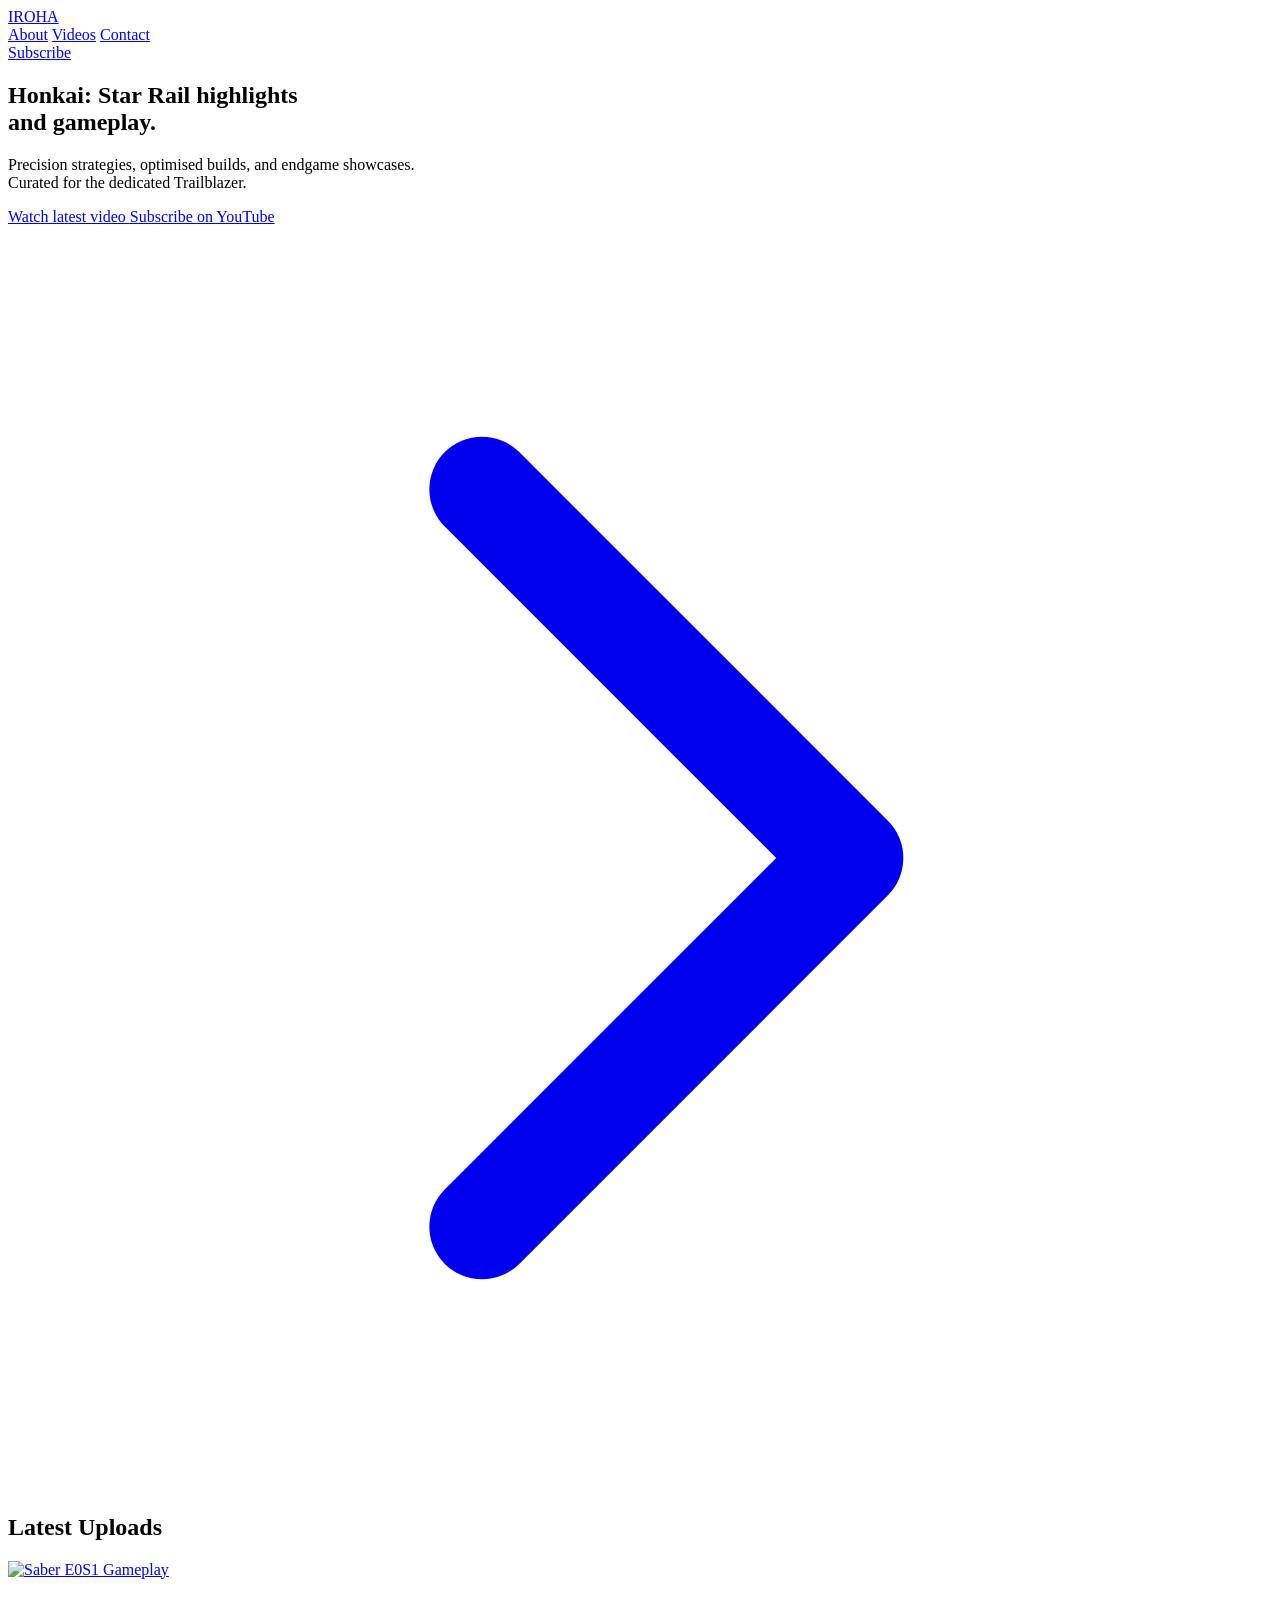
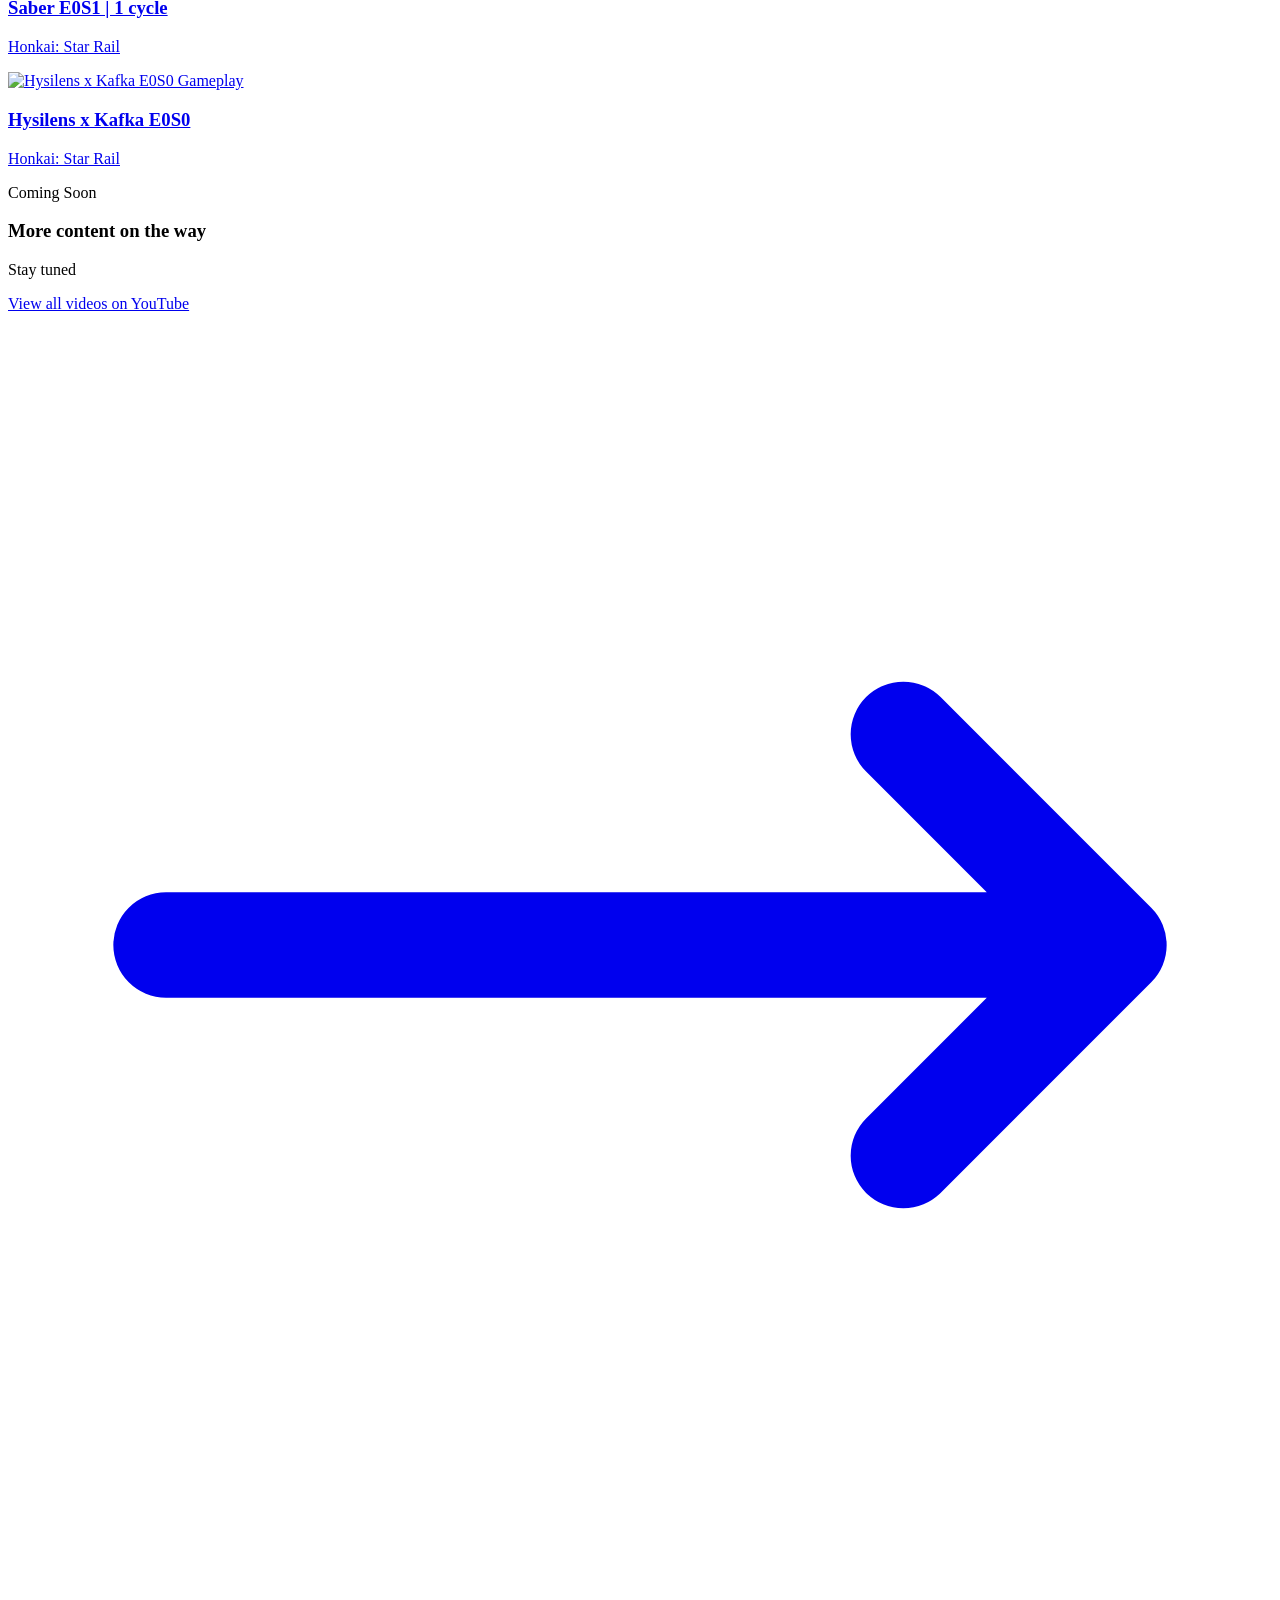
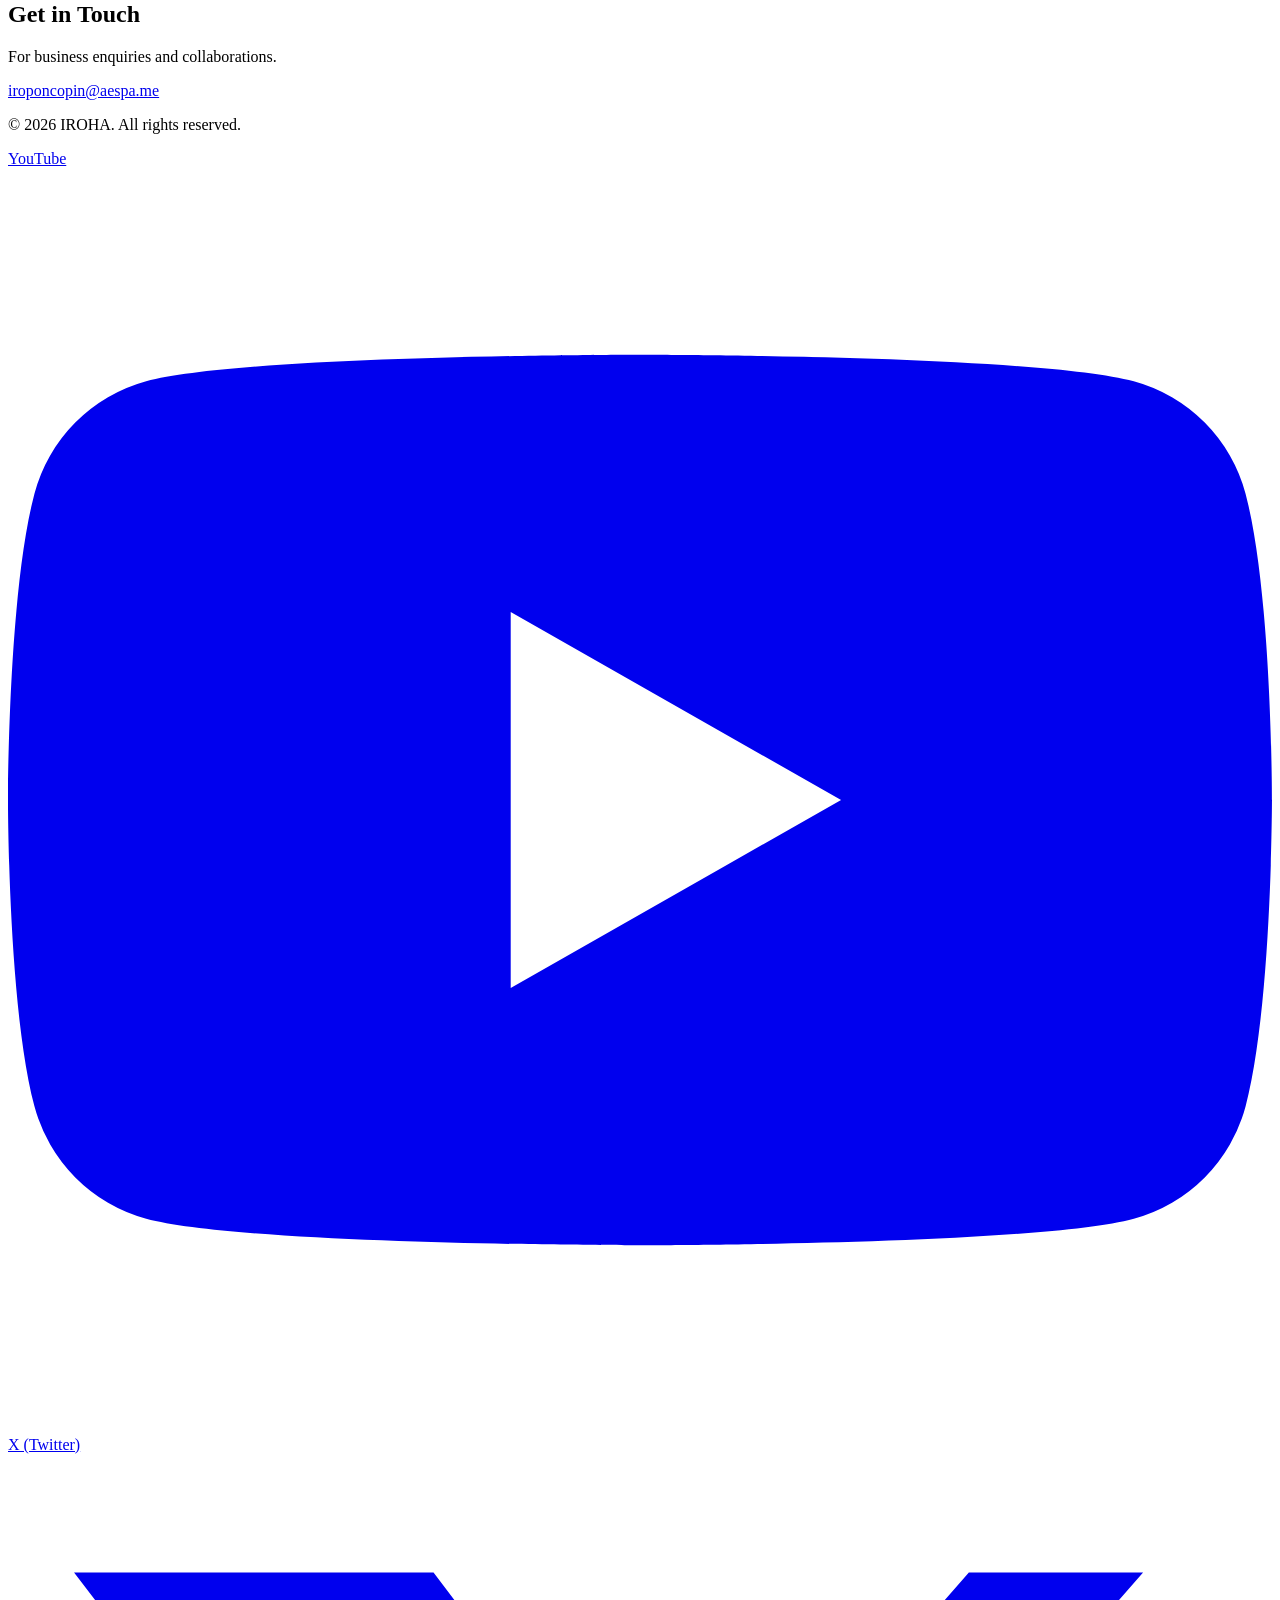
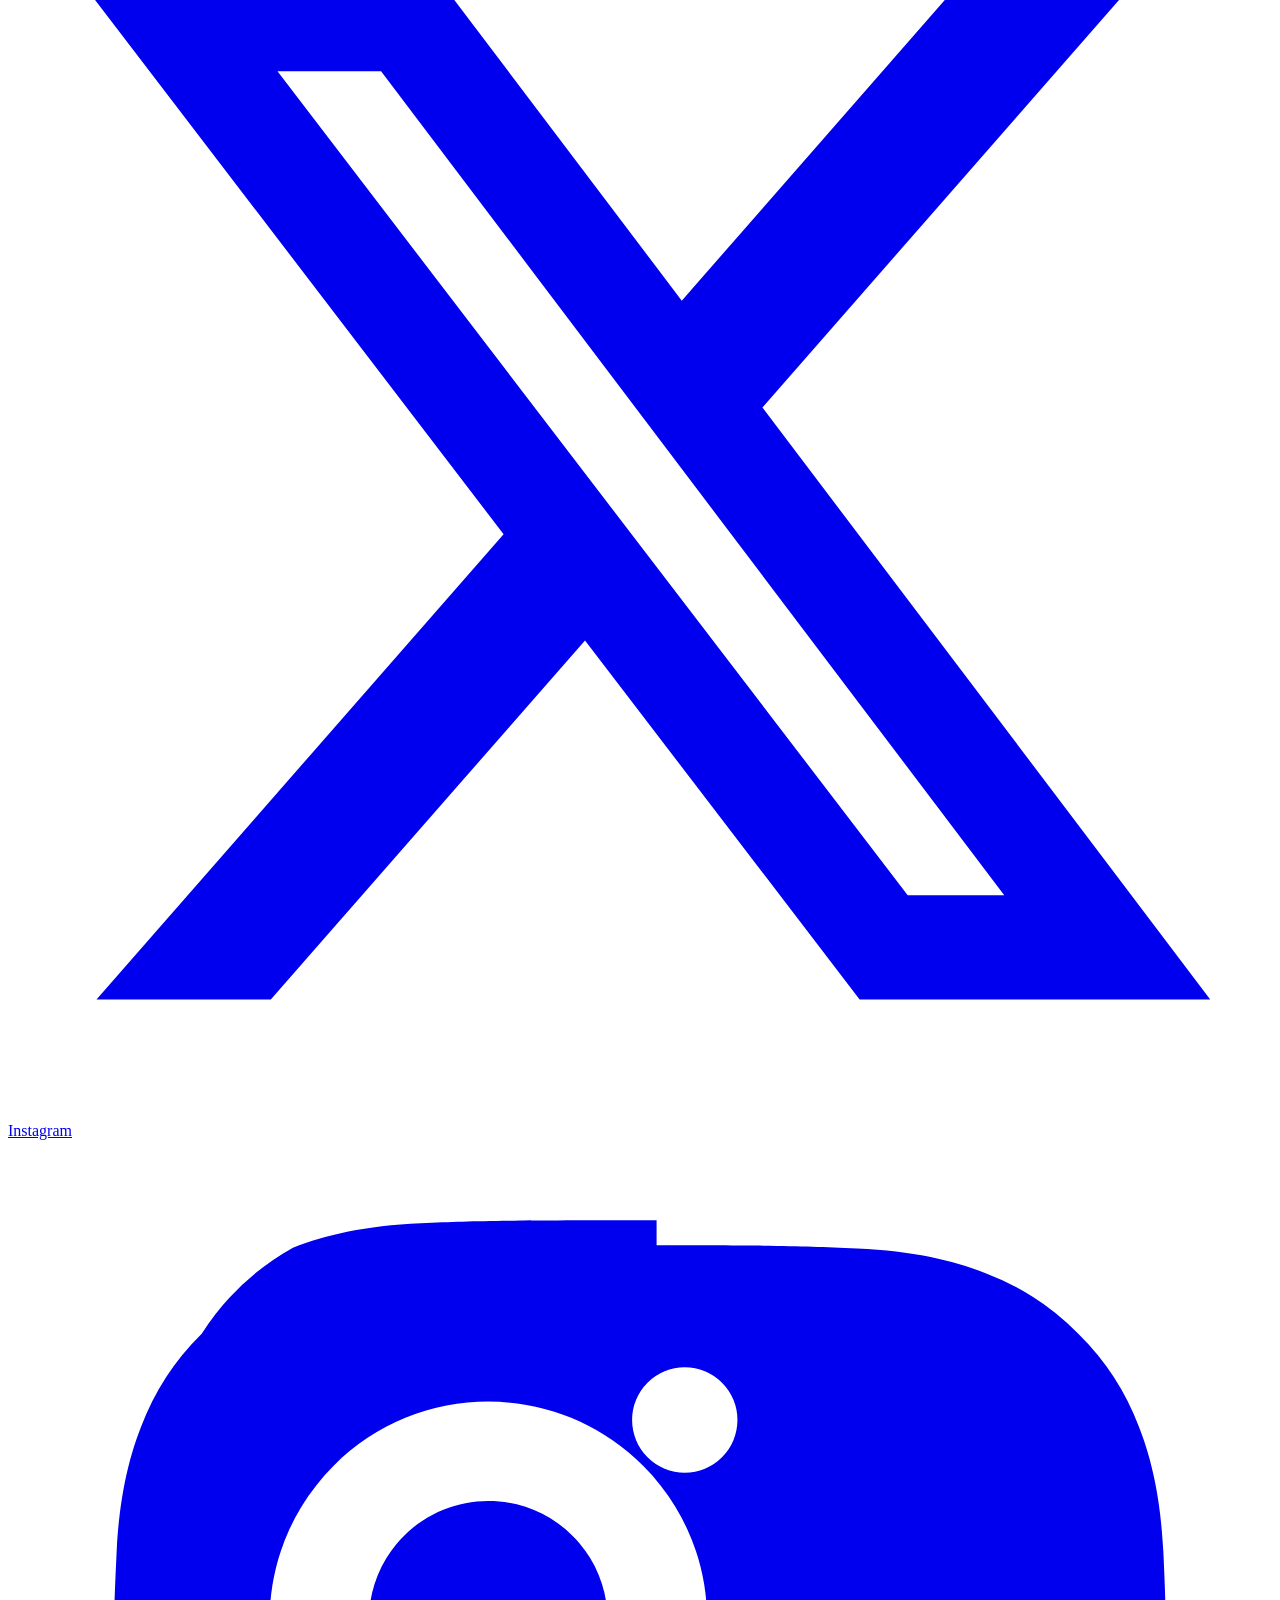
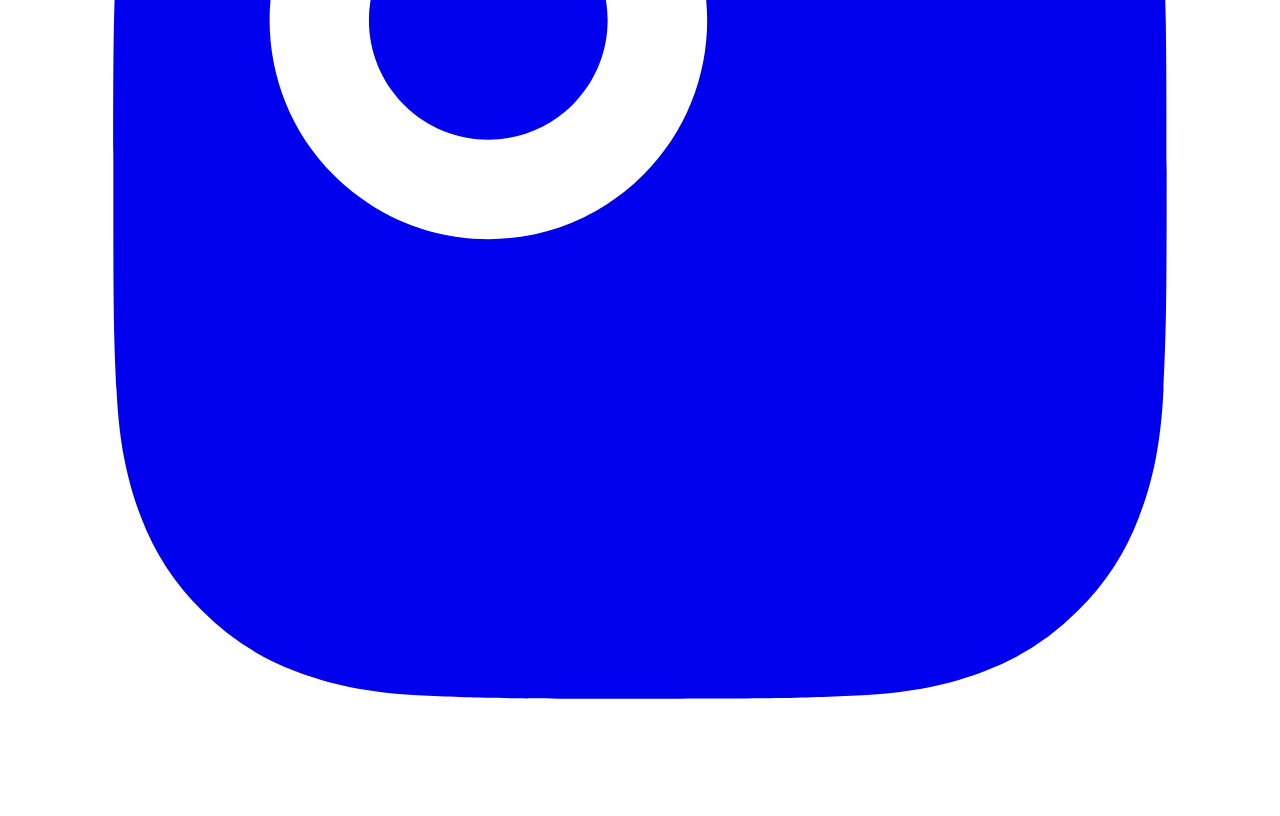
==== index.html @ 8f9efbd9 "Update index.html" ====
<!DOCTYPE html>
<html lang="en-GB">

<head>
    <meta charset="UTF-8">
    <meta name="viewport" content="width=device-width, initial-scale=1.0">
    <title>IROHA | Honkai: Star Rail Highlights</title>
    <meta name="description" content="Strategic Honkai: Star Rail gameplay, highlights, and build showcases by IROHA.">

    <!-- Google Fonts: Inter -->
    <link rel="preconnect" href="https://fonts.googleapis.com">
    <link rel="preconnect" href="https://fonts.gstatic.com" crossorigin>
    <link href="https://fonts.googleapis.com/css2?family=Inter:wght@400;500;600;700&display=swap" rel="stylesheet">

    <!-- Tailwind CSS -->
    <script src="https://cdn.tailwindcss.com"></script>
    <script>
        tailwind.config = {
            theme: {
                extend: {
                    fontFamily: {
                        sans: ['Inter', 'sans-serif'],
                    },
                    colors: {
                        gray: {
                            50: '#F9FAFB',
                            100: '#F3F4F6',
                            200: '#E5E7EB',
                            300: '#D1D5DB',
                            400: '#9CA3AF',
                            500: '#6B7280',
                            600: '#4B5563',
                            700: '#374151',
                            800: '#1F2937',
                            900: '#111827',
                        }
                    }
                }
            }
        }
    </script>

    <style>
        /* Custom tweaks for browser-standard font rendering specifically for the "Apple" feel */
        body {
            -webkit-font-smoothing: antialiased;
            -moz-osx-font-smoothing: grayscale;
        }

        .fade-in-up {
            animation: fadeInUp 0.8s cubic-bezier(0.16, 1, 0.3, 1) forwards;
            opacity: 0;
            transform: translateY(20px);
        }

        .delay-100 {
            animation-delay: 0.1s;
        }

        .delay-200 {
            animation-delay: 0.2s;
        }

        .delay-300 {
            animation-delay: 0.3s;
        }

        @keyframes fadeInUp {
            from {
                opacity: 0;
                transform: translateY(20px);
            }

            to {
                opacity: 1;
                transform: translateY(0);
            }
        }
    </style>
</head>

<body class="bg-white text-gray-900 font-sans selection:bg-gray-900 selection:text-white">

    <!-- Header -->
    <header
        class="fixed w-full top-0 z-50 bg-white/90 backdrop-blur-md border-b border-gray-100 transition-all duration-300">
        <div class="max-w-7xl mx-auto px-6 h-16 flex items-center justify-between">
            <!-- Logo -->
            <a href="#" class="text-xl font-bold tracking-tight text-gray-900 hover:opacity-80 transition-opacity">
                IROHA
            </a>

            <!-- Desktop Nav -->
            <nav class="hidden md:flex items-center space-x-8">
                <a href="#about"
                    class="text-sm font-medium text-gray-500 hover:text-gray-900 transition-colors">About</a>
                <a href="#videos"
                    class="text-sm font-medium text-gray-500 hover:text-gray-900 transition-colors">Videos</a>
                <a href="#contact"
                    class="text-sm font-medium text-gray-500 hover:text-gray-900 transition-colors">Contact</a>
            </nav>

            <!-- CTA -->
            <div class="flex items-center gap-4">
                <a href="https://www.youtube.com/@irooo0975?sub_confirmation=1" target="_blank"
                    class="px-4 py-1.5 text-xs font-semibold bg-gray-900 text-white rounded-full hover:bg-gray-800 transition-colors">
                    Subscribe
                </a>
            </div>
        </div>
    </header>

    <!-- Main Content -->
    <main>
        <!-- Hero Section -->
        <section id="about"
            class="pt-40 pb-24 md:pt-48 md:pb-32 px-6 flex flex-col items-center text-center fade-in-up">
            <h1
                class="text-4xl md:text-6xl lg:text-7xl font-bold tracking-tight text-gray-900 max-w-4xl mb-6 leading-[1.1]">
                Honkai: Star Rail highlights<br class="hidden md:block" /> and gameplay.
            </h1>
            <p
                class="text-lg md:text-xl text-gray-500 max-w-2xl mb-10 leading-relaxed font-normal delay-100 fade-in-up">
                Precision strategies, optimised builds, and endgame showcases.<br class="hidden md:block" /> Curated for
                the dedicated Trailblazer.
            </p>
            <div class="flex flex-col sm:flex-row items-center gap-4 delay-200 fade-in-up">
                <a href="https://www.youtube.com/watch?v=slLQrdFYjb0" target="_blank"
                    class="px-8 py-3.5 text-sm font-semibold bg-gray-900 text-white rounded-full hover:bg-gray-800 transition-all hover:scale-[1.02] active:scale-[0.98]">
                    Watch latest video
                </a>
                <a href="https://www.youtube.com/@irooo0975" target="_blank"
                    class="px-8 py-3.5 text-sm font-semibold text-gray-900 hover:text-red-600 transition-colors flex items-center gap-2 group">
                    Subscribe on YouTube
                    <svg class="w-4 h-4 group-hover:translate-x-0.5 transition-transform" fill="none"
                        stroke="currentColor" viewBox="0 0 24 24">
                        <path stroke-linecap="round" stroke-linejoin="round" stroke-width="2" d="M9 5l7 7-7 7" />
                    </svg>
                </a>
            </div>
        </section>

        <!-- Videos Section -->
        <section id="videos" class="py-24 px-6 max-w-7xl mx-auto delay-300 fade-in-up">
            <h2 class="text-2xl font-bold tracking-tight text-gray-900 mb-12 border-b border-gray-100 pb-4">Latest
                Uploads</h2>

            <div class="grid grid-cols-1 md:grid-cols-2 lg:grid-cols-3 gap-x-8 gap-y-12">
                <!-- Video 1 -->
                <a href="https://www.youtube.com/watch?v=slLQrdFYjb0" target="_blank"
                    class="group block cursor-pointer">
                    <div
                        class="relative aspect-video rounded-xl overflow-hidden bg-gray-100 mb-4 transition-transform duration-300 ease-out group-hover:scale-[1.01]">
                        <img src="https://img.youtube.com/vi/slLQrdFYjb0/maxresdefault.jpg" alt="Saber E0S1 Gameplay"
                            class="w-full h-full object-cover">
                        <div class="absolute inset-0 bg-black/5 opacity-0 group-hover:opacity-100 transition-opacity">
                        </div>
                    </div>
                    <h3
                        class="text-base font-semibold text-gray-900 leading-snug mb-1 group-hover:text-red-600 transition-colors">
                        Saber E0S1 | 1 cycle
                    </h3>
                    <p class="text-sm text-gray-500">Honkai: Star Rail</p>
                </a>

                <!-- Video 2 -->
                <a href="https://www.youtube.com/watch?v=pbeRzWsSVyY" target="_blank"
                    class="group block cursor-pointer">
                    <div
                        class="relative aspect-video rounded-xl overflow-hidden bg-gray-100 mb-4 transition-transform duration-300 ease-out group-hover:scale-[1.01]">
                        <img src="https://img.youtube.com/vi/pbeRzWsSVyY/maxresdefault.jpg"
                            alt="Hysilens x Kafka E0S0 Gameplay" class="w-full h-full object-cover">
                        <div class="absolute inset-0 bg-black/5 opacity-0 group-hover:opacity-100 transition-opacity">
                        </div>
                    </div>
                    <h3
                        class="text-base font-semibold text-gray-900 leading-snug mb-1 group-hover:text-red-600 transition-colors">
                        Hysilens x Kafka E0S0
                    </h3>
                    <p class="text-sm text-gray-500">Honkai: Star Rail</p>
                </a>

                <!-- Video 3 (Placeholder) -->
                <div class="group block cursor-default opacity-60">
                    <div
                        class="relative aspect-video rounded-xl overflow-hidden bg-gray-50 border border-gray-100 mb-4 flex items-center justify-center">
                        <span class="text-gray-400 text-sm font-medium">Coming Soon</span>
                    </div>
                    <h3 class="text-base font-semibold text-gray-400 leading-snug mb-1">
                        More content on the way
                    </h3>
                    <p class="text-sm text-gray-300">Stay tuned</p>
                </div>
            </div>

            <div class="mt-16 text-center">
                <a href="https://www.youtube.com/@irooo0975/videos" target="_blank"
                    class="inline-flex items-center text-sm font-medium text-gray-500 hover:text-gray-900 transition-colors">
                    View all videos on YouTube
                    <svg class="w-4 h-4 ml-1" fill="none" stroke="currentColor" viewBox="0 0 24 24">
                        <path stroke-linecap="round" stroke-linejoin="round" stroke-width="2"
                            d="M17 8l4 4m0 0l-4 4m4-4H3" />
                    </svg>
                </a>
            </div>
        </section>

        <!-- Contact Section -->
        <section id="contact" class="py-24 bg-gray-50 border-t border-gray-100">
            <div class="max-w-2xl mx-auto px-6 text-center">
                <h2 class="text-3xl font-bold tracking-tight text-gray-900 mb-4">Get in Touch</h2>
                <p class="text-lg text-gray-500 mb-8 font-light">
                    For business enquiries and collaborations.
                </p>
                <a href="mailto:iroponcopin@aespa.me"
                    class="text-2xl md:text-3xl font-semibold text-gray-900 hover:text-red-600 transition-colors border-b-2 border-gray-200 hover:border-red-600 pb-1 inline-block">
                    iroponcopin@aespa.me
                </a>
            </div>
        </section>
    </main>

    <!-- Footer -->
    <footer class="bg-white py-12 border-t border-gray-100">
        <div class="max-w-7xl mx-auto px-6 flex flex-col md:flex-row items-center justify-between gap-6">
            <p class="text-sm text-gray-400">
                &copy; 2026 IROHA. All rights reserved.
            </p>

            <div class="flex items-center gap-6">
                <!-- YouTube -->
                <a href="https://www.youtube.com/@irooo0975" target="_blank"
                    class="text-gray-400 hover:text-gray-900 transition-colors">
                    <span class="sr-only">YouTube</span>
                    <svg class="w-5 h-5" fill="currentColor" viewBox="0 0 24 24">
                        <path
                            d="M23.498 6.186a3.016 3.016 0 0 0-2.122-2.136C19.505 3.545 12 3.545 12 3.545s-7.505 0-9.377.505A3.017 3.017 0 0 0 .502 6.186C0 8.07 0 12 0 12s0 3.93.502 5.814a3.016 3.016 0 0 0 2.122 2.136c1.871.505 9.376.505 9.376.505s7.505 0 9.377-.505a3.015 3.015 0 0 0 2.122-2.136C24 15.93 24 12 24 12s0-3.93-.502-5.814zM9.545 15.568V8.432L15.818 12l-6.273 3.568z" />
                    </svg>
                </a>

                <!-- X / Twitter -->
                <a href="https://x.com/irohamai__ru" target="_blank"
                    class="text-gray-400 hover:text-gray-900 transition-colors">
                    <span class="sr-only">X (Twitter)</span>
                    <svg class="w-5 h-5" fill="currentColor" viewBox="0 0 24 24">
                        <path
                            d="M18.244 2.25h3.308l-7.227 8.26 8.502 11.24H16.17l-5.214-6.817L4.99 21.75H1.68l7.73-8.835L1.254 2.25H8.08l4.713 6.231zm-1.161 17.52h1.833L7.084 4.126H5.117z" />
                    </svg>
                </a>

                <!-- Instagram -->
                <a href="https://www.instagram.com/genouiroha/" target="_blank"
                    class="text-gray-400 hover:text-gray-900 transition-colors">
                    <span class="sr-only">Instagram</span>
                    <svg class="w-5 h-5" fill="currentColor" viewBox="0 0 24 24">
                        <path fill-rule="evenodd"
                            d="M12.315 2c2.43 0 2.784.013 3.808.06 1.064.049 1.791.218 2.427.465a4.902 4.902 0 011.772 1.153 4.902 4.902 0 011.153 1.772c.247.636.416 1.363.465 2.427.048 1.067.06 1.407.06 4.123v.08c0 2.643-.012 2.987-.06 4.043-.049 1.064-.218 1.791-.465 2.427a4.902 4.902 0 01-1.153 1.772 4.902 4.902 0 01-1.772 1.153c-.636.247-1.363.416-2.427.465-1.067.048-1.407.06-4.123.06h-.08c-2.643 0-2.987-.012-4.043-.06-1.064-.049-1.791-.218-2.427-.465a4.902 4.902 0 01-1.772-1.153 4.902 4.902 0 01-1.153-1.772c-.247-.636-.416-1.363-.465-2.427-.047-1.024-.06-1.379-.06-3.808v-.63c0-2.43.013-2.784.06-3.808.049-1.064.218-1.791.465-2.427a4.902 4.902 0 011.153-1.772A4.902 4.902 0 015.41 2.045c.636-.247 1.363-.416 2.427-.465C8.901 1.534 9.256 1.524 12.315 1.524V2zM6.184 6.184c-1.622 1.622-1.622 4.253 0 5.875 1.622 1.622 4.253 1.622 5.875 0 1.622-1.622 1.622-4.253 0-5.875-1.622-1.622-4.253-1.622-5.875 0zm1.333 1.333c.885-.885 2.32-.885 3.205 0 .885.885.885 2.32 0 3.205-.885.885-2.32.885-3.205 0-.885-.885-.885-2.32 0-3.205zm5.333-3.2a1 1 0 110 2 1 1 0 010-2z"
                            clip-rule="evenodd" />
                    </svg>
                </a>
            </div>
        </div>
    </footer>
</body>

</html>
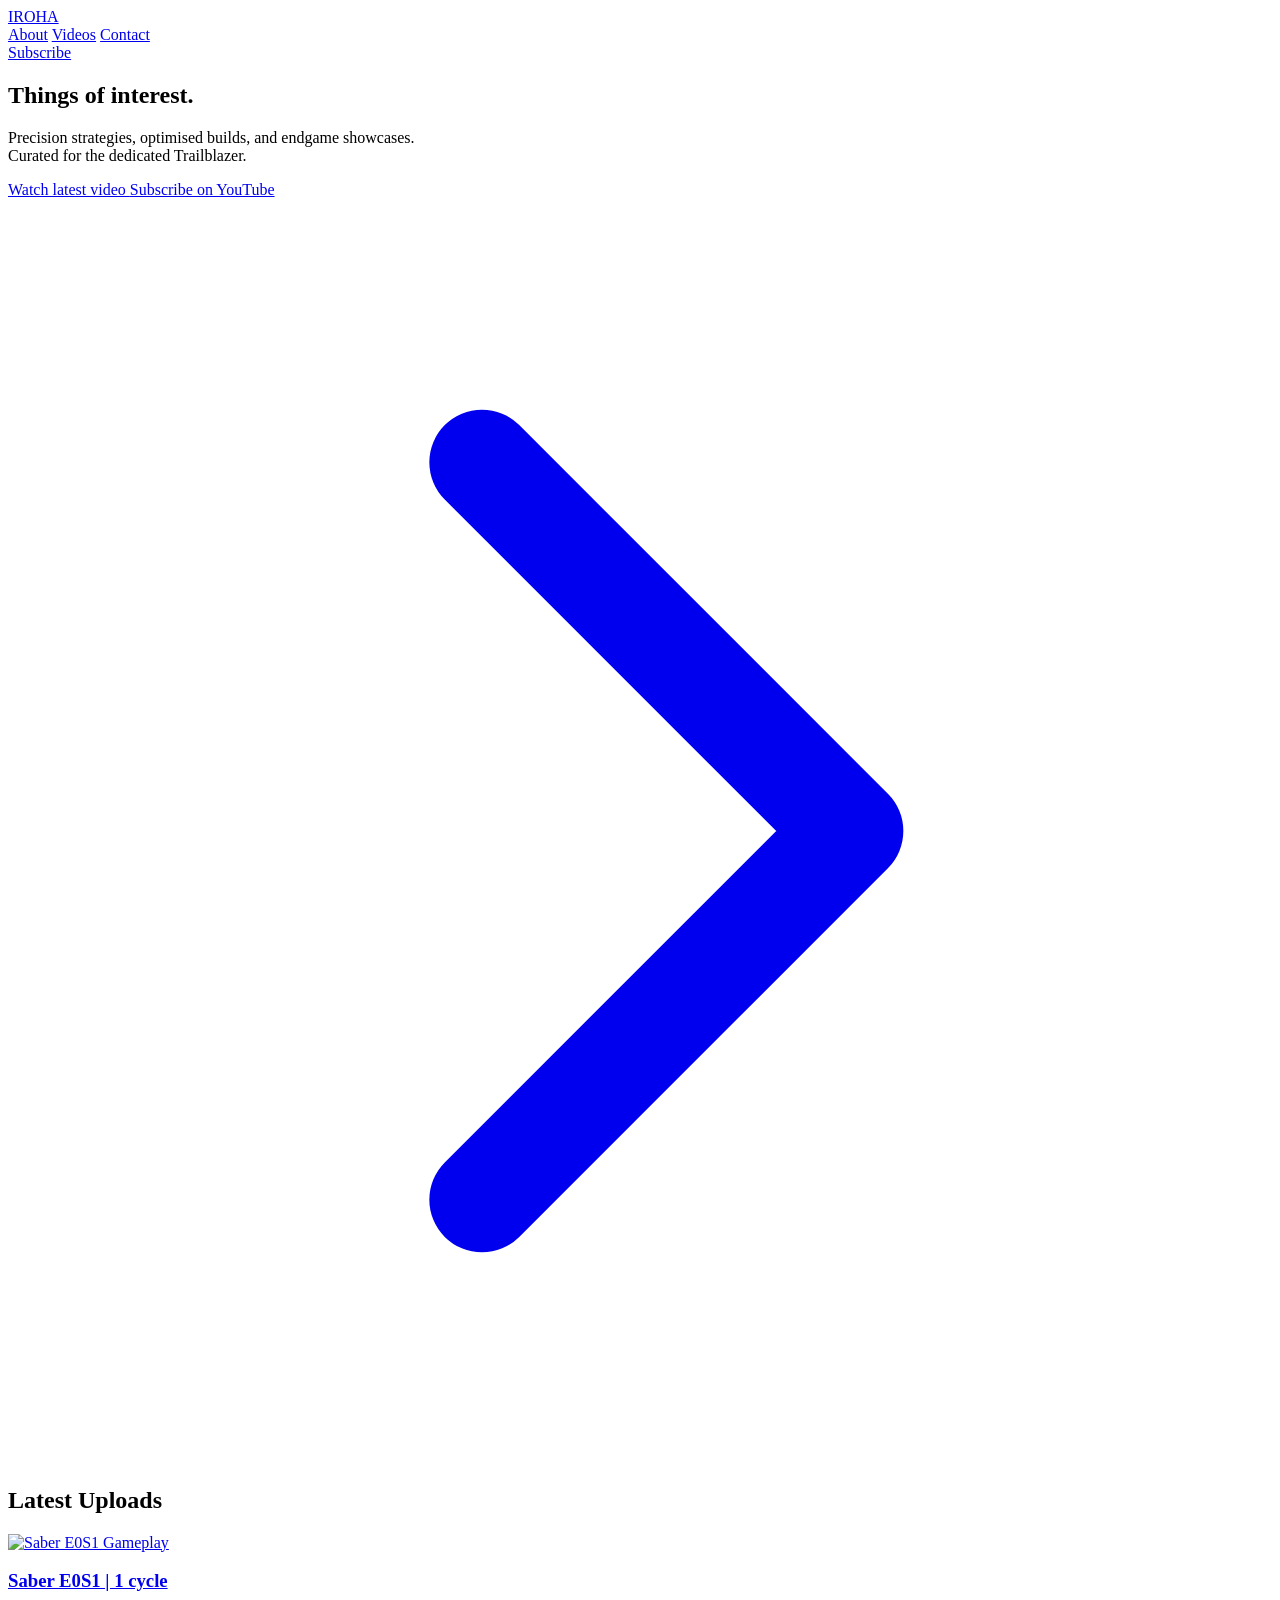
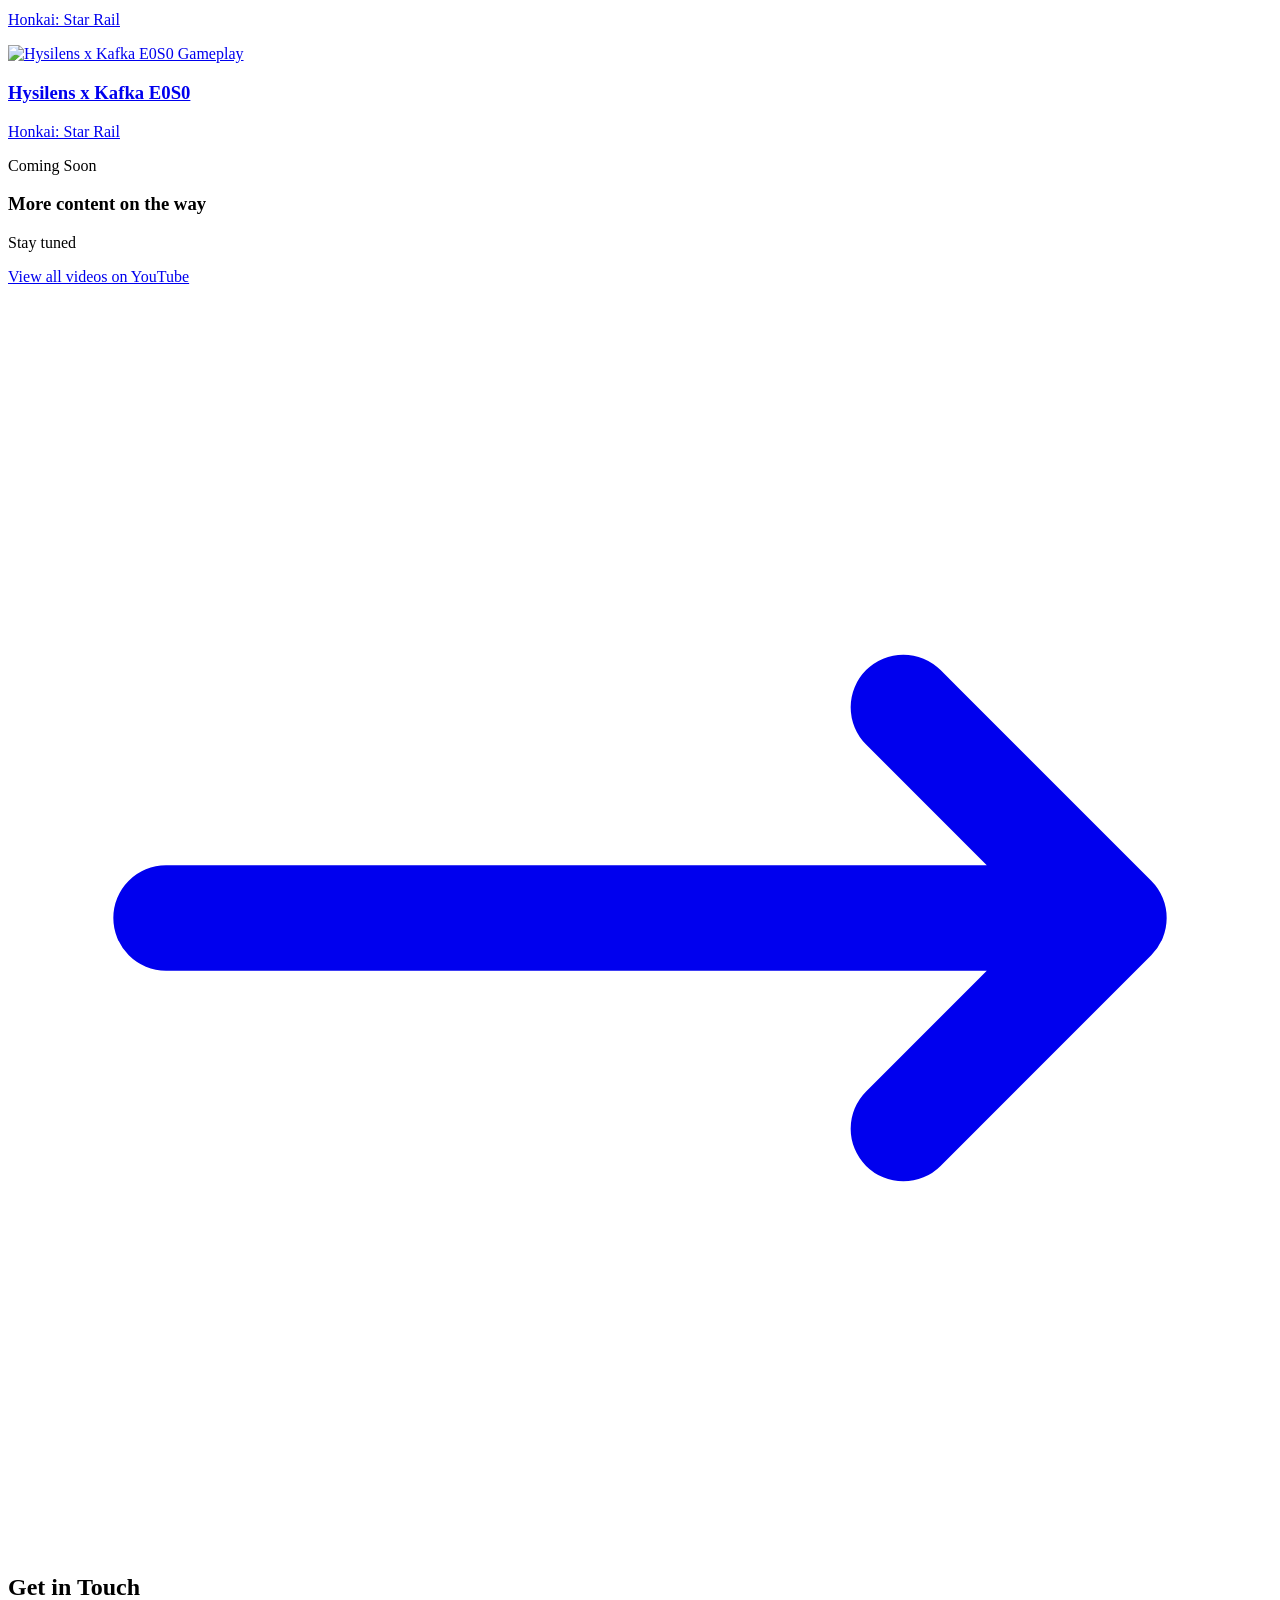
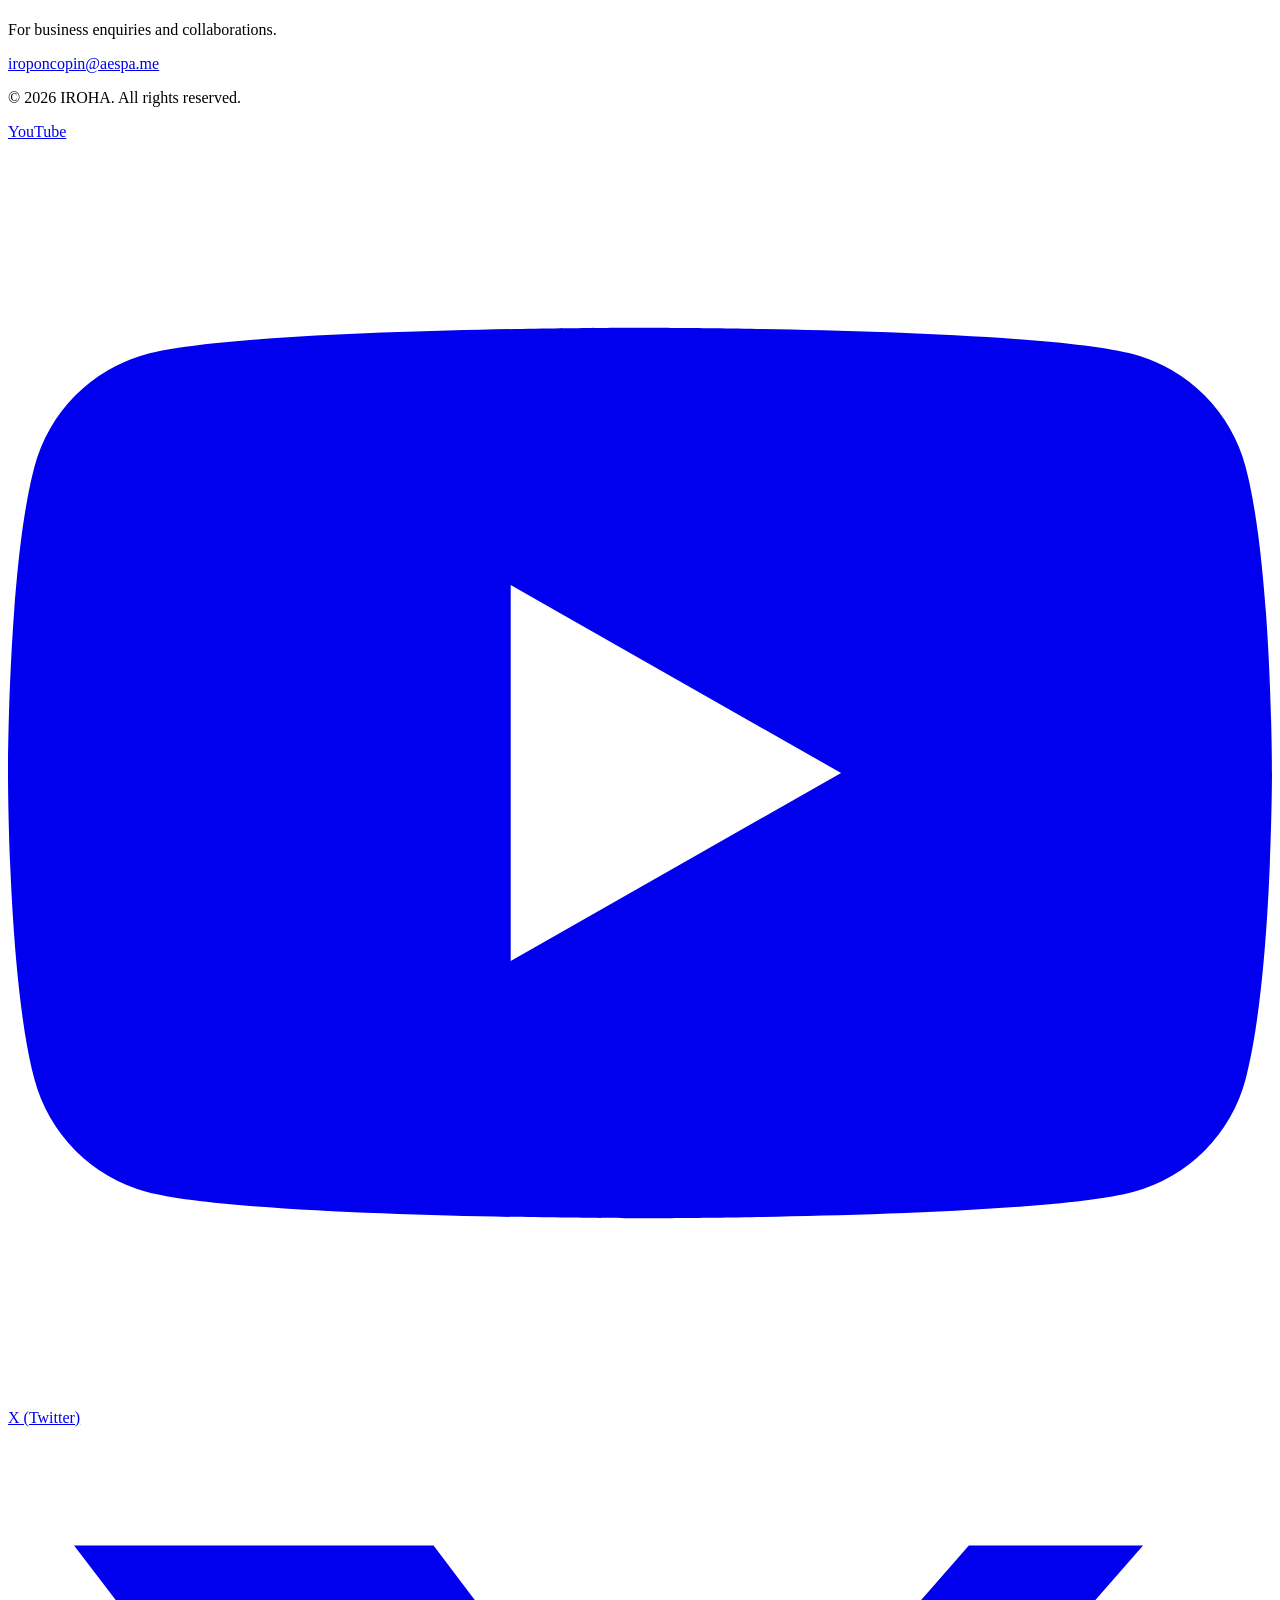
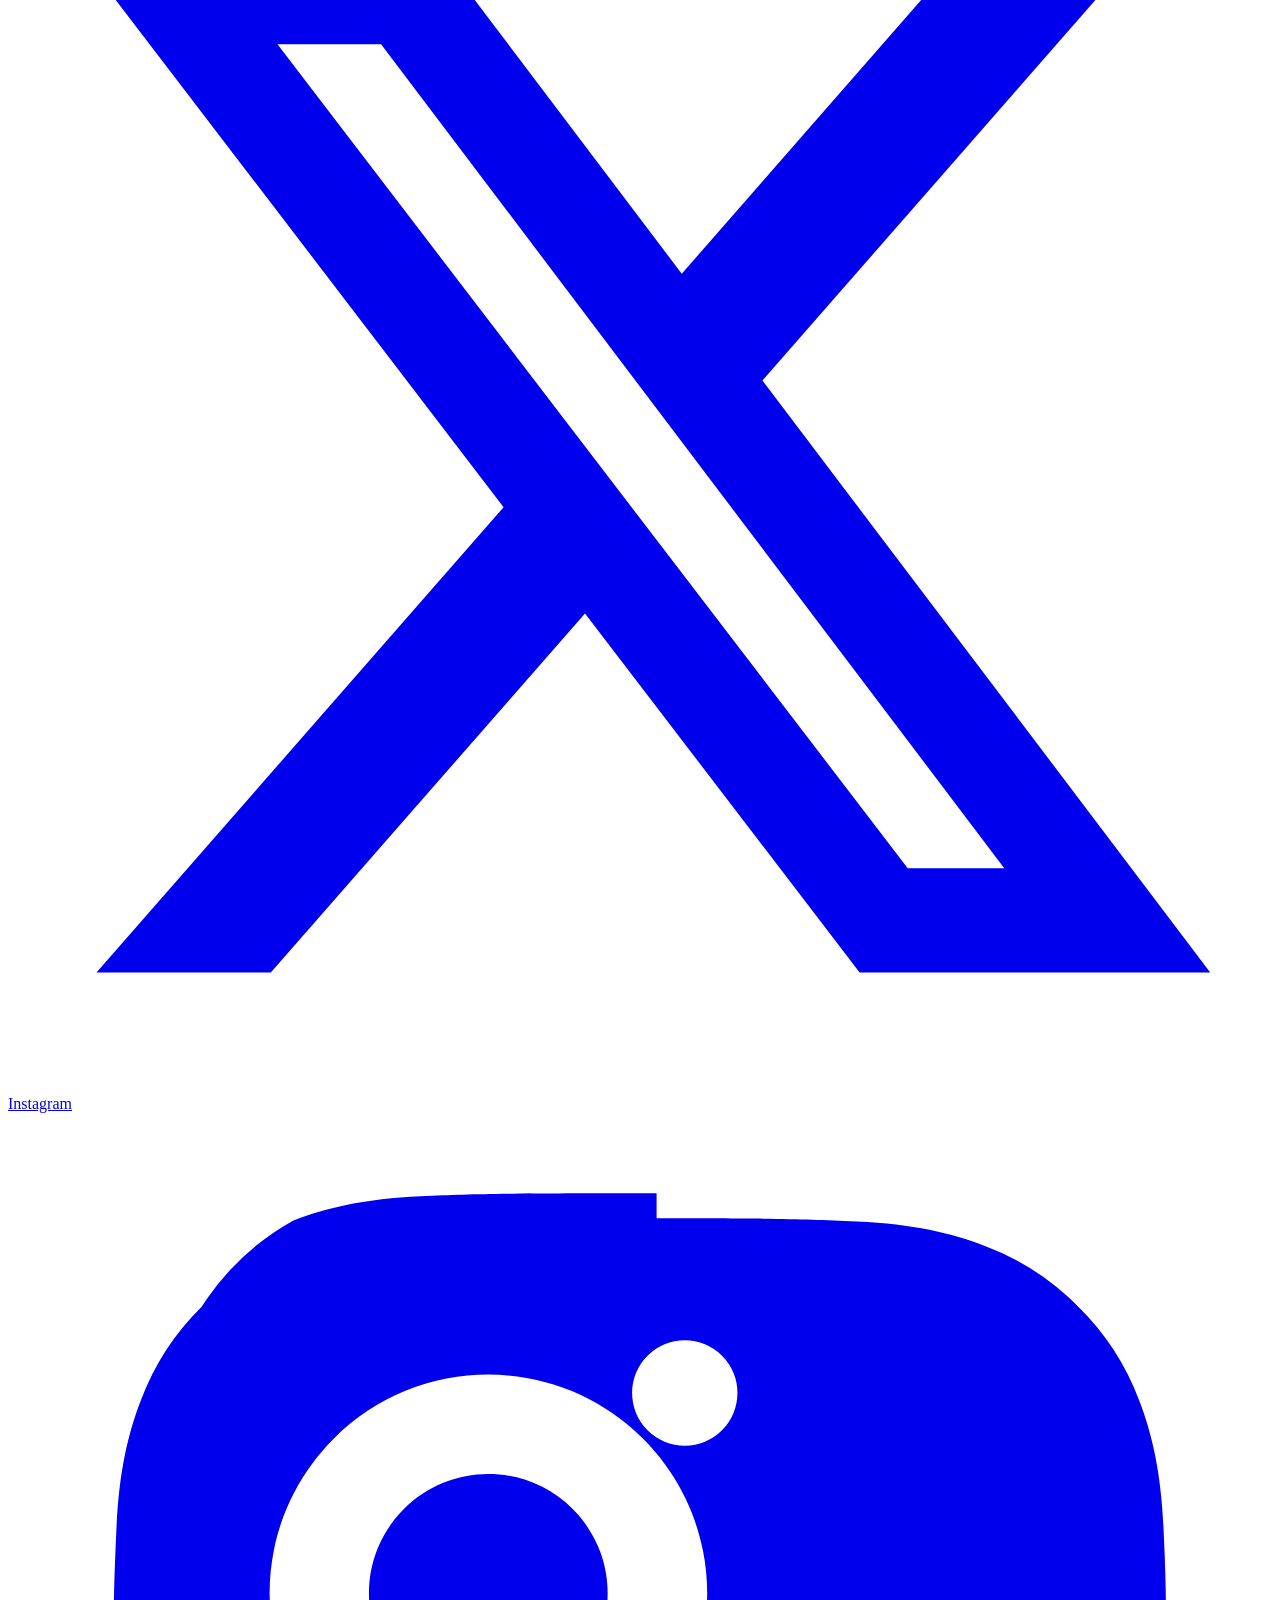
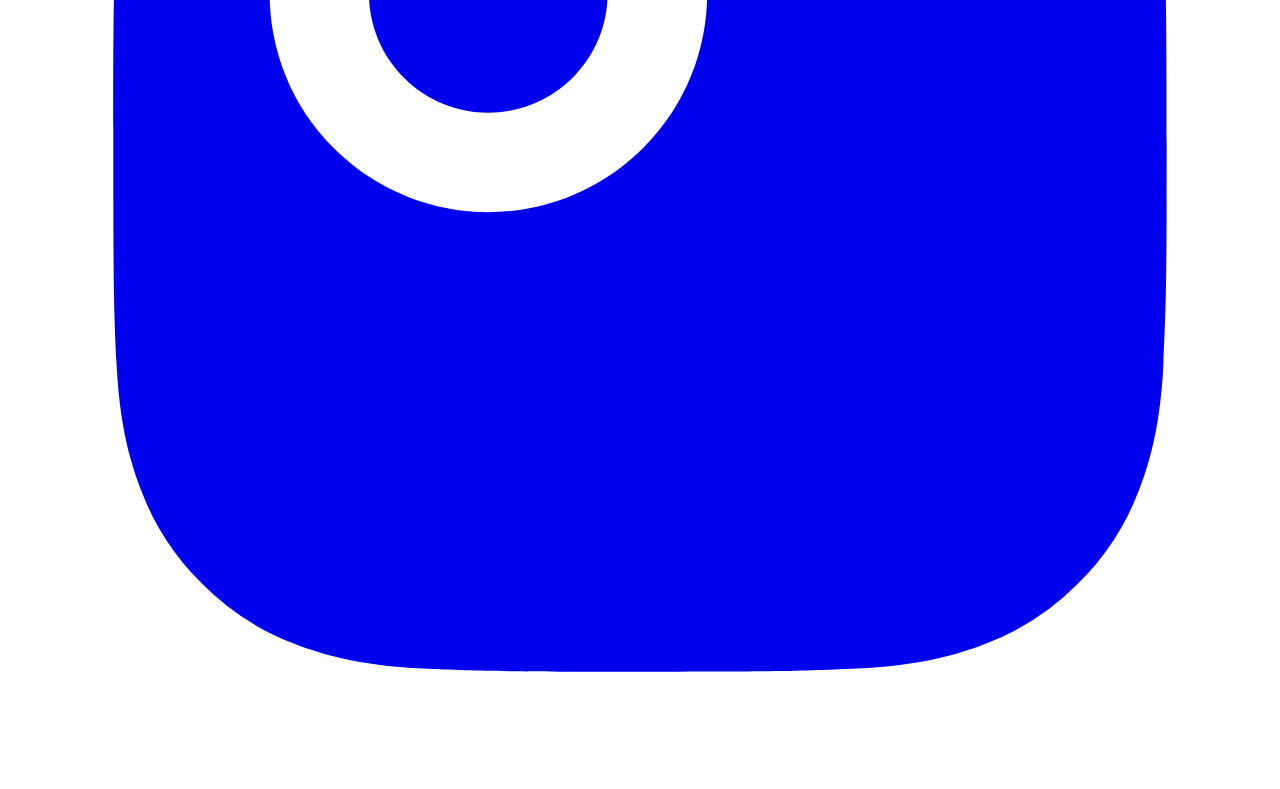
==== commit 1129e407: "Update index.html" ====
--- a/index.html
+++ b/index.html
@@ -4,8 +4,8 @@
 <head>
     <meta charset="UTF-8">
     <meta name="viewport" content="width=device-width, initial-scale=1.0">
-    <title>IROHA | Honkai: Star Rail Highlights</title>
-    <meta name="description" content="Strategic Honkai: Star Rail gameplay, highlights, and build showcases by IROHA.">
+    <title>IROHA | Official Page</title>
+    <meta name="description" content="Things of interest.">
 
     <!-- Google Fonts: Inter -->
     <link rel="preconnect" href="https://fonts.googleapis.com">
@@ -117,7 +117,7 @@
             class="pt-40 pb-24 md:pt-48 md:pb-32 px-6 flex flex-col items-center text-center fade-in-up">
             <h1
                 class="text-4xl md:text-6xl lg:text-7xl font-bold tracking-tight text-gray-900 max-w-4xl mb-6 leading-[1.1]">
-                Honkai: Star Rail highlights<br class="hidden md:block" /> and gameplay.
+                Things of interest.<br class="hidden md:block" /> 
             </h1>
             <p
                 class="text-lg md:text-xl text-gray-500 max-w-2xl mb-10 leading-relaxed font-normal delay-100 fade-in-up">
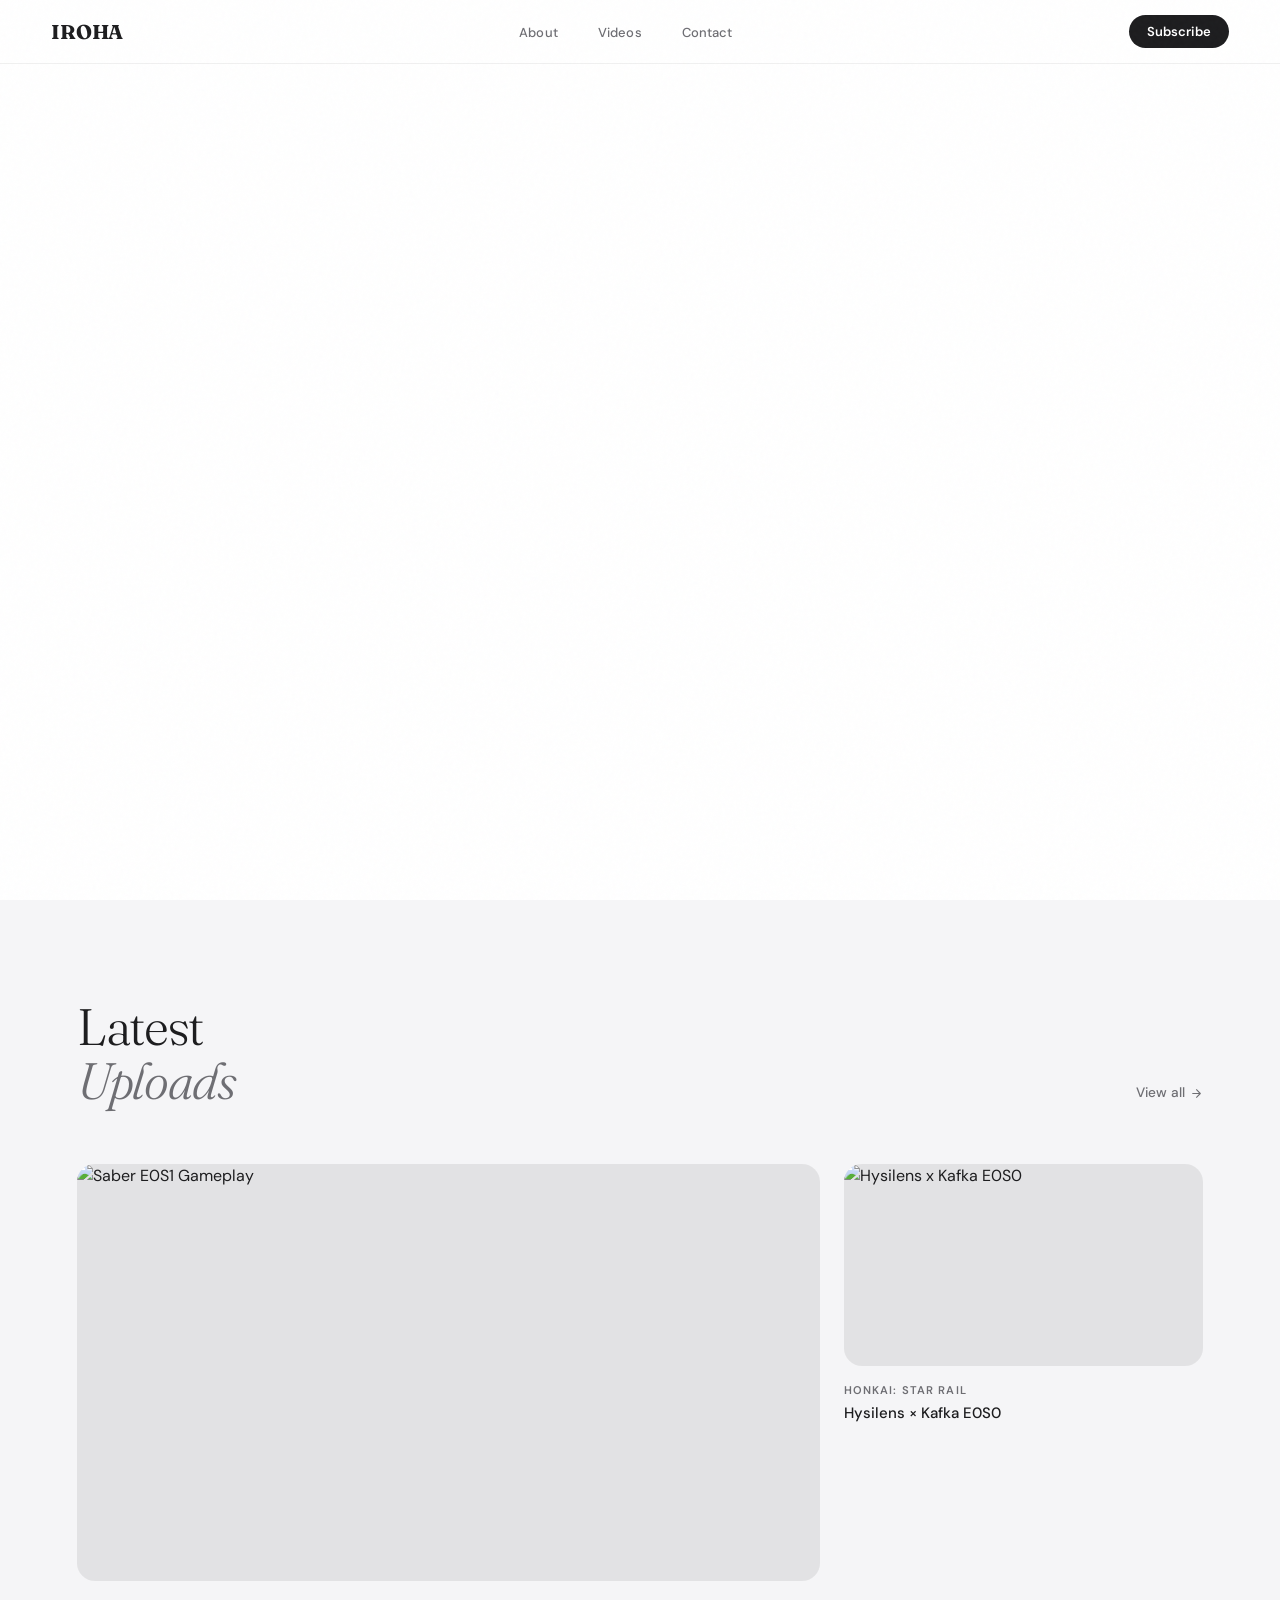
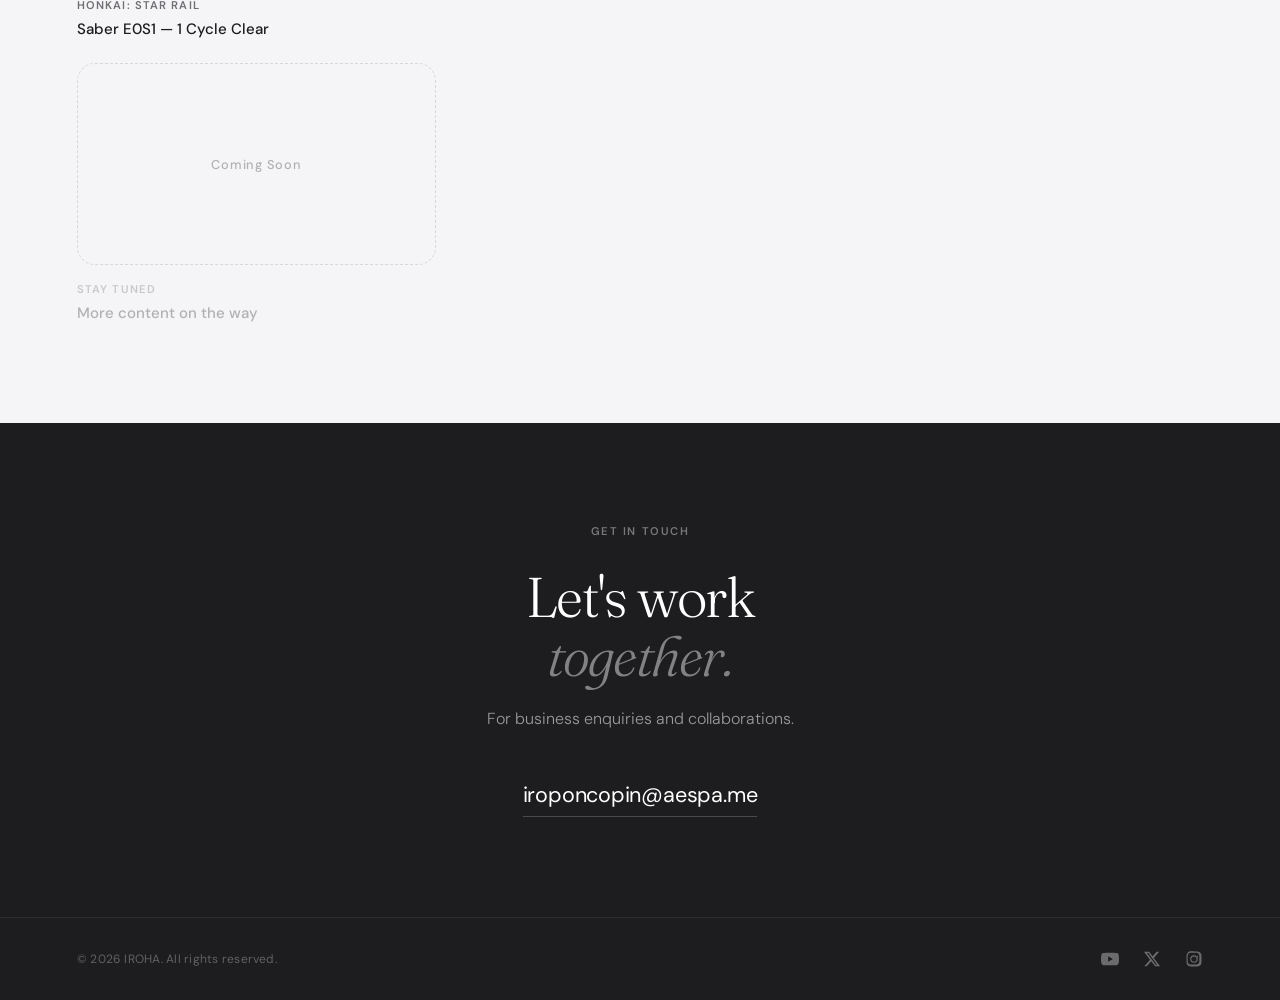
==== commit 1cb9854d: "Update index.html" ====
--- a/index.html
+++ b/index.html
@@ -1,266 +1,692 @@
 <!DOCTYPE html>
 <html lang="en-GB">
-
 <head>
     <meta charset="UTF-8">
     <meta name="viewport" content="width=device-width, initial-scale=1.0">
-    <title>IROHA | Official Page</title>
-    <meta name="description" content="Things of interest.">
-
-    <!-- Google Fonts: Inter -->
+    <title>IROHA</title>
+    <meta name="description" content="Endgame, optimised. Precision strategies, builds, and showcases for the dedicated Trailblazer.">
+
+    <!-- Fonts: Fraunces (display) + DM Sans (body) -->
     <link rel="preconnect" href="https://fonts.googleapis.com">
     <link rel="preconnect" href="https://fonts.gstatic.com" crossorigin>
-    <link href="https://fonts.googleapis.com/css2?family=Inter:wght@400;500;600;700&display=swap" rel="stylesheet">
-
-    <!-- Tailwind CSS -->
-    <script src="https://cdn.tailwindcss.com"></script>
-    <script>
-        tailwind.config = {
-            theme: {
-                extend: {
-                    fontFamily: {
-                        sans: ['Inter', 'sans-serif'],
-                    },
-                    colors: {
-                        gray: {
-                            50: '#F9FAFB',
-                            100: '#F3F4F6',
-                            200: '#E5E7EB',
-                            300: '#D1D5DB',
-                            400: '#9CA3AF',
-                            500: '#6B7280',
-                            600: '#4B5563',
-                            700: '#374151',
-                            800: '#1F2937',
-                            900: '#111827',
-                        }
-                    }
-                }
-            }
-        }
-    </script>
+    <link href="https://fonts.googleapis.com/css2?family=Fraunces:ital,opsz,wght@0,9..144,300;0,9..144,400;0,9..144,700;1,9..144,300&family=DM+Sans:wght@300;400;500;600&display=swap" rel="stylesheet">
 
     <style>
-        /* Custom tweaks for browser-standard font rendering specifically for the "Apple" feel */
+        /* ─── Reset & Base ─── */
+        *, *::before, *::after { box-sizing: border-box; margin: 0; padding: 0; }
+
+        :root {
+            --white:   #FFFFFF;
+            --off:     #F5F5F7;
+            --border:  rgba(0,0,0,0.08);
+            --text:    #1D1D1F;
+            --muted:   #6E6E73;
+            --accent:  #FF3B30;
+
+            --nav-h:   64px;
+            --radius:  18px;
+            --transition: 0.4s cubic-bezier(0.25, 1, 0.5, 1);
+        }
+
+        html { scroll-behavior: smooth; }
+
         body {
+            background: var(--white);
+            color: var(--text);
+            font-family: 'DM Sans', system-ui, sans-serif;
+            font-weight: 400;
+            line-height: 1.5;
             -webkit-font-smoothing: antialiased;
-            -moz-osx-font-smoothing: grayscale;
-        }
-
-        .fade-in-up {
-            animation: fadeInUp 0.8s cubic-bezier(0.16, 1, 0.3, 1) forwards;
+            overflow-x: hidden;
+        }
+
+        ::selection { background: var(--text); color: var(--white); }
+
+        /* ─── Grain Overlay ─── */
+        body::before {
+            content: '';
+            position: fixed;
+            inset: 0;
+            background-image: url("data:image/svg+xml,%3Csvg viewBox='0 0 256 256' xmlns='http://www.w3.org/2000/svg'%3E%3Cfilter id='noise'%3E%3CfeTurbulence type='fractalNoise' baseFrequency='0.9' numOctaves='4' stitchTiles='stitch'/%3E%3C/filter%3E%3Crect width='100%25' height='100%25' filter='url(%23noise)' opacity='1'/%3E%3C/svg%3E");
+            opacity: 0.022;
+            pointer-events: none;
+            z-index: 9999;
+        }
+
+        /* ─── Nav ─── */
+        nav {
+            position: fixed;
+            top: 0; left: 0; right: 0;
+            height: var(--nav-h);
+            display: flex;
+            align-items: center;
+            justify-content: space-between;
+            padding: 0 max(24px, 4vw);
+            background: rgba(255,255,255,0.82);
+            backdrop-filter: saturate(180%) blur(24px);
+            -webkit-backdrop-filter: saturate(180%) blur(24px);
+            border-bottom: 1px solid var(--border);
+            z-index: 100;
+        }
+
+        .nav-logo {
+            font-family: 'Fraunces', serif;
+            font-size: 1.25rem;
+            font-weight: 700;
+            letter-spacing: -0.01em;
+            color: var(--text);
+            text-decoration: none;
+        }
+
+        .nav-links {
+            display: flex;
+            gap: 2.5rem;
+            list-style: none;
+        }
+
+        .nav-links a {
+            font-size: 0.8125rem;
+            font-weight: 500;
+            color: var(--muted);
+            text-decoration: none;
+            letter-spacing: 0.01em;
+            transition: color 0.2s;
+        }
+
+        .nav-links a:hover { color: var(--text); }
+
+        .nav-cta {
+            display: inline-flex;
+            align-items: center;
+            gap: 0.4rem;
+            padding: 7px 18px;
+            background: var(--text);
+            color: var(--white) !important;
+            border-radius: 100px;
+            font-size: 0.8125rem;
+            font-weight: 600;
+            text-decoration: none;
+            letter-spacing: 0.01em;
+            transition: opacity 0.2s, transform 0.2s;
+        }
+
+        .nav-cta:hover { opacity: 0.82; transform: scale(0.98); }
+
+        /* ─── Hero ─── */
+        .hero {
+            min-height: 100svh;
+            display: flex;
+            flex-direction: column;
+            align-items: center;
+            justify-content: center;
+            text-align: center;
+            padding: calc(var(--nav-h) + 48px) max(24px, 6vw) 80px;
+        }
+
+        .hero-eyebrow {
+            font-size: 0.75rem;
+            font-weight: 600;
+            letter-spacing: 0.14em;
+            text-transform: uppercase;
+            color: var(--muted);
+            margin-bottom: 1.75rem;
             opacity: 0;
-            transform: translateY(20px);
-        }
-
-        .delay-100 {
-            animation-delay: 0.1s;
-        }
-
-        .delay-200 {
-            animation-delay: 0.2s;
-        }
-
-        .delay-300 {
-            animation-delay: 0.3s;
-        }
-
-        @keyframes fadeInUp {
-            from {
-                opacity: 0;
-                transform: translateY(20px);
-            }
-
-            to {
-                opacity: 1;
-                transform: translateY(0);
-            }
+            animation: rise 0.9s 0.1s var(--transition) forwards;
+        }
+
+        .hero-title {
+            font-family: 'Fraunces', serif;
+            font-size: clamp(3rem, 8vw, 7rem);
+            font-weight: 300;
+            line-height: 1.0;
+            letter-spacing: -0.03em;
+            color: var(--text);
+            max-width: 14ch;
+            margin-bottom: 0.15em;
+            opacity: 0;
+            animation: rise 1s 0.2s var(--transition) forwards;
+        }
+
+        .hero-title em {
+            font-style: italic;
+            font-weight: 300;
+            color: var(--muted);
+        }
+
+        .hero-sub {
+            font-size: clamp(0.95rem, 1.8vw, 1.125rem);
+            font-weight: 300;
+            color: var(--muted);
+            max-width: 40ch;
+            line-height: 1.65;
+            margin-top: 2rem;
+            opacity: 0;
+            animation: rise 1s 0.35s var(--transition) forwards;
+        }
+
+        .hero-actions {
+            display: flex;
+            flex-wrap: wrap;
+            gap: 0.75rem;
+            justify-content: center;
+            margin-top: 3rem;
+            opacity: 0;
+            animation: rise 1s 0.5s var(--transition) forwards;
+        }
+
+        .btn-primary {
+            padding: 14px 32px;
+            background: var(--text);
+            color: var(--white);
+            border-radius: 100px;
+            font-size: 0.9rem;
+            font-weight: 500;
+            text-decoration: none;
+            transition: var(--transition);
+            transition-property: opacity, transform;
+        }
+
+        .btn-primary:hover { opacity: 0.85; transform: scale(0.985); }
+
+        .btn-ghost {
+            padding: 14px 28px;
+            color: var(--text);
+            border-radius: 100px;
+            font-size: 0.9rem;
+            font-weight: 500;
+            text-decoration: none;
+            display: inline-flex;
+            align-items: center;
+            gap: 0.35rem;
+            transition: color 0.2s;
+        }
+
+        .btn-ghost:hover { color: var(--accent); }
+
+        .btn-ghost svg { transition: transform 0.2s; }
+        .btn-ghost:hover svg { transform: translateX(3px); }
+
+        /* ─── Scroll cue ─── */
+        .scroll-cue {
+            position: absolute;
+            bottom: 2.5rem;
+            left: 50%;
+            transform: translateX(-50%);
+            display: flex;
+            flex-direction: column;
+            align-items: center;
+            gap: 6px;
+            opacity: 0;
+            animation: rise 1s 1s var(--transition) forwards;
+        }
+
+        .scroll-cue span {
+            font-size: 0.7rem;
+            letter-spacing: 0.12em;
+            text-transform: uppercase;
+            color: var(--muted);
+            font-weight: 500;
+        }
+
+        .scroll-line {
+            width: 1px;
+            height: 40px;
+            background: linear-gradient(to bottom, var(--muted) 0%, transparent 100%);
+            animation: scrollPulse 2s 1.5s ease-in-out infinite;
+        }
+
+        @keyframes scrollPulse {
+            0%, 100% { opacity: 0.3; transform: scaleY(1); }
+            50%       { opacity: 1;   transform: scaleY(1.2); transform-origin: top; }
+        }
+
+        /* ─── Section Shared ─── */
+        section {
+            padding: 100px max(24px, 6vw);
+        }
+
+        .section-label {
+            font-size: 0.7rem;
+            font-weight: 600;
+            letter-spacing: 0.14em;
+            text-transform: uppercase;
+            color: var(--muted);
+            margin-bottom: 3.5rem;
+            display: flex;
+            align-items: center;
+            gap: 1rem;
+        }
+
+        .section-label::after {
+            content: '';
+            flex: 1;
+            height: 1px;
+            background: var(--border);
+        }
+
+        /* ─── Videos Section ─── */
+        #videos {
+            background: var(--off);
+        }
+
+        .videos-inner {
+            max-width: 1280px;
+            margin: 0 auto;
+        }
+
+        .videos-header {
+            display: flex;
+            align-items: flex-end;
+            justify-content: space-between;
+            margin-bottom: 3.5rem;
+            gap: 1rem;
+        }
+
+        .videos-heading {
+            font-family: 'Fraunces', serif;
+            font-size: clamp(2rem, 4vw, 3.25rem);
+            font-weight: 300;
+            letter-spacing: -0.025em;
+            line-height: 1.05;
+        }
+
+        .view-all {
+            font-size: 0.85rem;
+            font-weight: 500;
+            color: var(--muted);
+            text-decoration: none;
+            white-space: nowrap;
+            display: inline-flex;
+            align-items: center;
+            gap: 0.3rem;
+            transition: color 0.2s;
+            flex-shrink: 0;
+            padding-bottom: 4px;
+        }
+
+        .view-all:hover { color: var(--accent); }
+        .view-all svg { transition: transform 0.2s; }
+        .view-all:hover svg { transform: translateX(3px); }
+
+        .video-grid {
+            display: grid;
+            grid-template-columns: repeat(3, 1fr);
+            gap: 1.5rem;
+        }
+
+        /* First card spans 2 cols */
+        .video-card:first-child {
+            grid-column: span 2;
+        }
+
+        .video-card {
+            text-decoration: none;
+            color: inherit;
+            display: block;
+        }
+
+        .video-thumb {
+            position: relative;
+            width: 100%;
+            aspect-ratio: 16 / 9;
+            border-radius: var(--radius);
+            overflow: hidden;
+            background: var(--border);
+            margin-bottom: 1rem;
+        }
+
+        .video-thumb img {
+            width: 100%; height: 100%;
+            object-fit: cover;
+            display: block;
+            transition: transform 0.65s cubic-bezier(0.25, 1, 0.5, 1);
+        }
+
+        .video-card:hover .video-thumb img { transform: scale(1.035); }
+
+        /* Play overlay */
+        .play-btn {
+            position: absolute;
+            inset: 0;
+            display: flex;
+            align-items: center;
+            justify-content: center;
+            opacity: 0;
+            transition: opacity 0.3s;
+        }
+
+        .video-card:hover .play-btn { opacity: 1; }
+
+        .play-btn-inner {
+            width: 52px; height: 52px;
+            border-radius: 50%;
+            background: rgba(255,255,255,0.9);
+            backdrop-filter: blur(8px);
+            display: flex;
+            align-items: center;
+            justify-content: center;
+            box-shadow: 0 4px 24px rgba(0,0,0,0.18);
+        }
+
+        .play-btn-inner svg {
+            width: 18px; height: 18px;
+            fill: var(--text);
+            margin-left: 2px;
+        }
+
+        .video-tag {
+            font-size: 0.7rem;
+            font-weight: 600;
+            letter-spacing: 0.1em;
+            text-transform: uppercase;
+            color: var(--muted);
+            margin-bottom: 0.3rem;
+        }
+
+        .video-title {
+            font-size: 0.9375rem;
+            font-weight: 500;
+            line-height: 1.35;
+            color: var(--text);
+            transition: color 0.2s;
+        }
+
+        .video-card:hover .video-title { color: var(--accent); }
+
+        /* Placeholder card */
+        .video-placeholder {
+            display: flex;
+            flex-direction: column;
+        }
+
+        .video-placeholder .video-thumb {
+            background: transparent;
+            border: 1.5px dashed rgba(0,0,0,0.12);
+            display: flex;
+            align-items: center;
+            justify-content: center;
+        }
+
+        .coming-soon-label {
+            font-size: 0.8rem;
+            font-weight: 500;
+            letter-spacing: 0.06em;
+            color: rgba(0,0,0,0.28);
+        }
+
+        .video-placeholder .video-title { color: rgba(0,0,0,0.28); }
+
+        /* ─── Contact Section ─── */
+        #contact {
+            background: var(--text);
+            color: var(--white);
+            text-align: center;
+        }
+
+        .contact-inner {
+            max-width: 640px;
+            margin: 0 auto;
+        }
+
+        .contact-eyebrow {
+            font-size: 0.7rem;
+            font-weight: 600;
+            letter-spacing: 0.14em;
+            text-transform: uppercase;
+            color: rgba(255,255,255,0.4);
+            margin-bottom: 1.75rem;
+        }
+
+        .contact-heading {
+            font-family: 'Fraunces', serif;
+            font-size: clamp(2rem, 5vw, 3.5rem);
+            font-weight: 300;
+            letter-spacing: -0.025em;
+            line-height: 1.05;
+            margin-bottom: 1.25rem;
+        }
+
+        .contact-sub {
+            font-size: 1rem;
+            font-weight: 300;
+            color: rgba(255,255,255,0.55);
+            margin-bottom: 3rem;
+            line-height: 1.6;
+        }
+
+        .contact-email {
+            display: inline-block;
+            font-size: clamp(1rem, 2.5vw, 1.35rem);
+            font-weight: 400;
+            color: var(--white);
+            text-decoration: none;
+            border-bottom: 1px solid rgba(255,255,255,0.2);
+            padding-bottom: 4px;
+            transition: border-color 0.2s, color 0.2s;
+            letter-spacing: -0.01em;
+        }
+
+        .contact-email:hover {
+            color: var(--accent);
+            border-color: var(--accent);
+        }
+
+        /* ─── Footer ─── */
+        footer {
+            background: var(--text);
+            padding: 32px max(24px, 6vw);
+            border-top: 1px solid rgba(255,255,255,0.07);
+            display: flex;
+            align-items: center;
+            justify-content: space-between;
+            flex-wrap: wrap;
+            gap: 1rem;
+        }
+
+        .footer-copy {
+            font-size: 0.75rem;
+            color: rgba(255,255,255,0.3);
+            letter-spacing: 0.02em;
+        }
+
+        .footer-socials {
+            display: flex;
+            align-items: center;
+            gap: 1.5rem;
+        }
+
+        .footer-socials a {
+            color: rgba(255,255,255,0.35);
+            text-decoration: none;
+            transition: color 0.2s;
+            display: flex;
+        }
+
+        .footer-socials a:hover { color: var(--white); }
+        .footer-socials svg { width: 18px; height: 18px; }
+
+        /* ─── Animations ─── */
+        @keyframes rise {
+            from { opacity: 0; transform: translateY(22px); }
+            to   { opacity: 1; transform: translateY(0);    }
+        }
+
+        /* Scroll-reveal utility */
+        .reveal {
+            opacity: 0;
+            transform: translateY(28px);
+            transition: opacity 0.85s var(--transition), transform 0.85s var(--transition);
+        }
+
+        .reveal.in-view {
+            opacity: 1;
+            transform: translateY(0);
+        }
+
+        /* ─── Responsive ─── */
+        @media (max-width: 900px) {
+            .video-grid { grid-template-columns: 1fr 1fr; }
+            .video-card:first-child { grid-column: span 2; }
+        }
+
+        @media (max-width: 600px) {
+            .nav-links { display: none; }
+
+            .video-grid { grid-template-columns: 1fr; }
+            .video-card:first-child { grid-column: span 1; }
+
+            .videos-header { flex-direction: column; align-items: flex-start; }
+
+            .hero-title { letter-spacing: -0.025em; }
+
+            footer { justify-content: center; text-align: center; flex-direction: column-reverse; }
         }
     </style>
 </head>
 
-<body class="bg-white text-gray-900 font-sans selection:bg-gray-900 selection:text-white">
-
-    <!-- Header -->
-    <header
-        class="fixed w-full top-0 z-50 bg-white/90 backdrop-blur-md border-b border-gray-100 transition-all duration-300">
-        <div class="max-w-7xl mx-auto px-6 h-16 flex items-center justify-between">
-            <!-- Logo -->
-            <a href="#" class="text-xl font-bold tracking-tight text-gray-900 hover:opacity-80 transition-opacity">
-                IROHA
+<body>
+
+    <!-- Nav -->
+    <nav>
+        <a href="#" class="nav-logo">IROHA</a>
+        <ul class="nav-links">
+            <li><a href="#about">About</a></li>
+            <li><a href="#videos">Videos</a></li>
+            <li><a href="#contact">Contact</a></li>
+        </ul>
+        <a href="https://www.youtube.com/@irooo0975?sub_confirmation=1" target="_blank" class="nav-cta">
+            Subscribe
+        </a>
+    </nav>
+
+    <!-- Hero -->
+    <section id="about" class="hero" style="position:relative;">
+        <p class="hero-eyebrow">Honkai: Star Rail · Content Creator</p>
+        <h1 class="hero-title">
+            Endgame,<br><em>optimised.</em>
+        </h1>
+        <p class="hero-sub">
+            Precision strategies, optimised builds,<br>and endgame showcases.<br>Curated for the dedicated Trailblazer.
+        </p>
+        <div class="hero-actions">
+            <a href="https://www.youtube.com/watch?v=slLQrdFYjb0" target="_blank" class="btn-primary">
+                Watch Latest
             </a>
-
-            <!-- Desktop Nav -->
-            <nav class="hidden md:flex items-center space-x-8">
-                <a href="#about"
-                    class="text-sm font-medium text-gray-500 hover:text-gray-900 transition-colors">About</a>
-                <a href="#videos"
-                    class="text-sm font-medium text-gray-500 hover:text-gray-900 transition-colors">Videos</a>
-                <a href="#contact"
-                    class="text-sm font-medium text-gray-500 hover:text-gray-900 transition-colors">Contact</a>
-            </nav>
-
-            <!-- CTA -->
-            <div class="flex items-center gap-4">
-                <a href="https://www.youtube.com/@irooo0975?sub_confirmation=1" target="_blank"
-                    class="px-4 py-1.5 text-xs font-semibold bg-gray-900 text-white rounded-full hover:bg-gray-800 transition-colors">
-                    Subscribe
+            <a href="https://www.youtube.com/@irooo0975" target="_blank" class="btn-ghost">
+                YouTube Channel
+                <svg width="14" height="14" viewBox="0 0 24 24" fill="none" stroke="currentColor" stroke-width="2" stroke-linecap="round" stroke-linejoin="round"><path d="M9 18l6-6-6-6"/></svg>
+            </a>
+        </div>
+
+        <!-- Scroll cue -->
+        <div class="scroll-cue">
+            <span>Scroll</span>
+            <div class="scroll-line"></div>
+        </div>
+    </section>
+
+    <!-- Videos -->
+    <section id="videos">
+        <div class="videos-inner">
+            <div class="videos-header reveal">
+                <h2 class="videos-heading">Latest<br><em style="font-family:'Fraunces',serif; font-style:italic; font-weight:300; color:var(--muted);">Uploads</em></h2>
+                <a href="https://www.youtube.com/@irooo0975/videos" target="_blank" class="view-all">
+                    View all
+                    <svg width="13" height="13" viewBox="0 0 24 24" fill="none" stroke="currentColor" stroke-width="2" stroke-linecap="round" stroke-linejoin="round"><path d="M5 12h14M12 5l7 7-7 7"/></svg>
                 </a>
             </div>
-        </div>
-    </header>
-
-    <!-- Main Content -->
-    <main>
-        <!-- Hero Section -->
-        <section id="about"
-            class="pt-40 pb-24 md:pt-48 md:pb-32 px-6 flex flex-col items-center text-center fade-in-up">
-            <h1
-                class="text-4xl md:text-6xl lg:text-7xl font-bold tracking-tight text-gray-900 max-w-4xl mb-6 leading-[1.1]">
-                Things of interest.<br class="hidden md:block" /> 
-            </h1>
-            <p
-                class="text-lg md:text-xl text-gray-500 max-w-2xl mb-10 leading-relaxed font-normal delay-100 fade-in-up">
-                Precision strategies, optimised builds, and endgame showcases.<br class="hidden md:block" /> Curated for
-                the dedicated Trailblazer.
-            </p>
-            <div class="flex flex-col sm:flex-row items-center gap-4 delay-200 fade-in-up">
-                <a href="https://www.youtube.com/watch?v=slLQrdFYjb0" target="_blank"
-                    class="px-8 py-3.5 text-sm font-semibold bg-gray-900 text-white rounded-full hover:bg-gray-800 transition-all hover:scale-[1.02] active:scale-[0.98]">
-                    Watch latest video
-                </a>
-                <a href="https://www.youtube.com/@irooo0975" target="_blank"
-                    class="px-8 py-3.5 text-sm font-semibold text-gray-900 hover:text-red-600 transition-colors flex items-center gap-2 group">
-                    Subscribe on YouTube
-                    <svg class="w-4 h-4 group-hover:translate-x-0.5 transition-transform" fill="none"
-                        stroke="currentColor" viewBox="0 0 24 24">
-                        <path stroke-linecap="round" stroke-linejoin="round" stroke-width="2" d="M9 5l7 7-7 7" />
-                    </svg>
-                </a>
-            </div>
-        </section>
-
-        <!-- Videos Section -->
-        <section id="videos" class="py-24 px-6 max-w-7xl mx-auto delay-300 fade-in-up">
-            <h2 class="text-2xl font-bold tracking-tight text-gray-900 mb-12 border-b border-gray-100 pb-4">Latest
-                Uploads</h2>
-
-            <div class="grid grid-cols-1 md:grid-cols-2 lg:grid-cols-3 gap-x-8 gap-y-12">
-                <!-- Video 1 -->
-                <a href="https://www.youtube.com/watch?v=slLQrdFYjb0" target="_blank"
-                    class="group block cursor-pointer">
-                    <div
-                        class="relative aspect-video rounded-xl overflow-hidden bg-gray-100 mb-4 transition-transform duration-300 ease-out group-hover:scale-[1.01]">
-                        <img src="https://img.youtube.com/vi/slLQrdFYjb0/maxresdefault.jpg" alt="Saber E0S1 Gameplay"
-                            class="w-full h-full object-cover">
-                        <div class="absolute inset-0 bg-black/5 opacity-0 group-hover:opacity-100 transition-opacity">
+
+            <div class="video-grid">
+
+                <!-- Card 1 (featured) -->
+                <a href="https://www.youtube.com/watch?v=slLQrdFYjb0" target="_blank" class="video-card reveal">
+                    <div class="video-thumb">
+                        <img src="https://img.youtube.com/vi/slLQrdFYjb0/maxresdefault.jpg" alt="Saber E0S1 Gameplay" loading="lazy">
+                        <div class="play-btn">
+                            <div class="play-btn-inner">
+                                <svg viewBox="0 0 24 24"><path d="M8 5v14l11-7z"/></svg>
+                            </div>
                         </div>
                     </div>
-                    <h3
-                        class="text-base font-semibold text-gray-900 leading-snug mb-1 group-hover:text-red-600 transition-colors">
-                        Saber E0S1 | 1 cycle
-                    </h3>
-                    <p class="text-sm text-gray-500">Honkai: Star Rail</p>
+                    <p class="video-tag">Honkai: Star Rail</p>
+                    <h3 class="video-title">Saber E0S1 — 1 Cycle Clear</h3>
                 </a>
 
-                <!-- Video 2 -->
-                <a href="https://www.youtube.com/watch?v=pbeRzWsSVyY" target="_blank"
-                    class="group block cursor-pointer">
-                    <div
-                        class="relative aspect-video rounded-xl overflow-hidden bg-gray-100 mb-4 transition-transform duration-300 ease-out group-hover:scale-[1.01]">
-                        <img src="https://img.youtube.com/vi/pbeRzWsSVyY/maxresdefault.jpg"
-                            alt="Hysilens x Kafka E0S0 Gameplay" class="w-full h-full object-cover">
-                        <div class="absolute inset-0 bg-black/5 opacity-0 group-hover:opacity-100 transition-opacity">
+                <!-- Card 2 -->
+                <a href="https://www.youtube.com/watch?v=pbeRzWsSVyY" target="_blank" class="video-card reveal" style="transition-delay:0.1s">
+                    <div class="video-thumb">
+                        <img src="https://img.youtube.com/vi/pbeRzWsSVyY/maxresdefault.jpg" alt="Hysilens x Kafka E0S0" loading="lazy">
+                        <div class="play-btn">
+                            <div class="play-btn-inner">
+                                <svg viewBox="0 0 24 24"><path d="M8 5v14l11-7z"/></svg>
+                            </div>
                         </div>
                     </div>
-                    <h3
-                        class="text-base font-semibold text-gray-900 leading-snug mb-1 group-hover:text-red-600 transition-colors">
-                        Hysilens x Kafka E0S0
-                    </h3>
-                    <p class="text-sm text-gray-500">Honkai: Star Rail</p>
+                    <p class="video-tag">Honkai: Star Rail</p>
+                    <h3 class="video-title">Hysilens × Kafka E0S0</h3>
                 </a>
 
-                <!-- Video 3 (Placeholder) -->
-                <div class="group block cursor-default opacity-60">
-                    <div
-                        class="relative aspect-video rounded-xl overflow-hidden bg-gray-50 border border-gray-100 mb-4 flex items-center justify-center">
-                        <span class="text-gray-400 text-sm font-medium">Coming Soon</span>
+                <!-- Placeholder -->
+                <div class="video-card video-placeholder reveal" style="transition-delay:0.2s">
+                    <div class="video-thumb">
+                        <span class="coming-soon-label">Coming Soon</span>
                     </div>
-                    <h3 class="text-base font-semibold text-gray-400 leading-snug mb-1">
-                        More content on the way
-                    </h3>
-                    <p class="text-sm text-gray-300">Stay tuned</p>
+                    <p class="video-tag" style="color:rgba(0,0,0,0.18);">Stay tuned</p>
+                    <h3 class="video-title">More content on the way</h3>
                 </div>
-            </div>
-
-            <div class="mt-16 text-center">
-                <a href="https://www.youtube.com/@irooo0975/videos" target="_blank"
-                    class="inline-flex items-center text-sm font-medium text-gray-500 hover:text-gray-900 transition-colors">
-                    View all videos on YouTube
-                    <svg class="w-4 h-4 ml-1" fill="none" stroke="currentColor" viewBox="0 0 24 24">
-                        <path stroke-linecap="round" stroke-linejoin="round" stroke-width="2"
-                            d="M17 8l4 4m0 0l-4 4m4-4H3" />
-                    </svg>
-                </a>
-            </div>
-        </section>
-
-        <!-- Contact Section -->
-        <section id="contact" class="py-24 bg-gray-50 border-t border-gray-100">
-            <div class="max-w-2xl mx-auto px-6 text-center">
-                <h2 class="text-3xl font-bold tracking-tight text-gray-900 mb-4">Get in Touch</h2>
-                <p class="text-lg text-gray-500 mb-8 font-light">
-                    For business enquiries and collaborations.
-                </p>
-                <a href="mailto:iroponcopin@aespa.me"
-                    class="text-2xl md:text-3xl font-semibold text-gray-900 hover:text-red-600 transition-colors border-b-2 border-gray-200 hover:border-red-600 pb-1 inline-block">
-                    iroponcopin@aespa.me
-                </a>
-            </div>
-        </section>
-    </main>
-
-    <!-- Footer -->
-    <footer class="bg-white py-12 border-t border-gray-100">
-        <div class="max-w-7xl mx-auto px-6 flex flex-col md:flex-row items-center justify-between gap-6">
-            <p class="text-sm text-gray-400">
-                &copy; 2026 IROHA. All rights reserved.
-            </p>
-
-            <div class="flex items-center gap-6">
-                <!-- YouTube -->
-                <a href="https://www.youtube.com/@irooo0975" target="_blank"
-                    class="text-gray-400 hover:text-gray-900 transition-colors">
-                    <span class="sr-only">YouTube</span>
-                    <svg class="w-5 h-5" fill="currentColor" viewBox="0 0 24 24">
-                        <path
-                            d="M23.498 6.186a3.016 3.016 0 0 0-2.122-2.136C19.505 3.545 12 3.545 12 3.545s-7.505 0-9.377.505A3.017 3.017 0 0 0 .502 6.186C0 8.07 0 12 0 12s0 3.93.502 5.814a3.016 3.016 0 0 0 2.122 2.136c1.871.505 9.376.505 9.376.505s7.505 0 9.377-.505a3.015 3.015 0 0 0 2.122-2.136C24 15.93 24 12 24 12s0-3.93-.502-5.814zM9.545 15.568V8.432L15.818 12l-6.273 3.568z" />
-                    </svg>
-                </a>
-
-                <!-- X / Twitter -->
-                <a href="https://x.com/irohamai__ru" target="_blank"
-                    class="text-gray-400 hover:text-gray-900 transition-colors">
-                    <span class="sr-only">X (Twitter)</span>
-                    <svg class="w-5 h-5" fill="currentColor" viewBox="0 0 24 24">
-                        <path
-                            d="M18.244 2.25h3.308l-7.227 8.26 8.502 11.24H16.17l-5.214-6.817L4.99 21.75H1.68l7.73-8.835L1.254 2.25H8.08l4.713 6.231zm-1.161 17.52h1.833L7.084 4.126H5.117z" />
-                    </svg>
-                </a>
-
-                <!-- Instagram -->
-                <a href="https://www.instagram.com/genouiroha/" target="_blank"
-                    class="text-gray-400 hover:text-gray-900 transition-colors">
-                    <span class="sr-only">Instagram</span>
-                    <svg class="w-5 h-5" fill="currentColor" viewBox="0 0 24 24">
-                        <path fill-rule="evenodd"
-                            d="M12.315 2c2.43 0 2.784.013 3.808.06 1.064.049 1.791.218 2.427.465a4.902 4.902 0 011.772 1.153 4.902 4.902 0 011.153 1.772c.247.636.416 1.363.465 2.427.048 1.067.06 1.407.06 4.123v.08c0 2.643-.012 2.987-.06 4.043-.049 1.064-.218 1.791-.465 2.427a4.902 4.902 0 01-1.153 1.772 4.902 4.902 0 01-1.772 1.153c-.636.247-1.363.416-2.427.465-1.067.048-1.407.06-4.123.06h-.08c-2.643 0-2.987-.012-4.043-.06-1.064-.049-1.791-.218-2.427-.465a4.902 4.902 0 01-1.772-1.153 4.902 4.902 0 01-1.153-1.772c-.247-.636-.416-1.363-.465-2.427-.047-1.024-.06-1.379-.06-3.808v-.63c0-2.43.013-2.784.06-3.808.049-1.064.218-1.791.465-2.427a4.902 4.902 0 011.153-1.772A4.902 4.902 0 015.41 2.045c.636-.247 1.363-.416 2.427-.465C8.901 1.534 9.256 1.524 12.315 1.524V2zM6.184 6.184c-1.622 1.622-1.622 4.253 0 5.875 1.622 1.622 4.253 1.622 5.875 0 1.622-1.622 1.622-4.253 0-5.875-1.622-1.622-4.253-1.622-5.875 0zm1.333 1.333c.885-.885 2.32-.885 3.205 0 .885.885.885 2.32 0 3.205-.885.885-2.32.885-3.205 0-.885-.885-.885-2.32 0-3.205zm5.333-3.2a1 1 0 110 2 1 1 0 010-2z"
-                            clip-rule="evenodd" />
-                    </svg>
-                </a>
+
             </div>
         </div>
+    </section>
+
+    <!-- Contact -->
+    <section id="contact">
+        <div class="contact-inner reveal">
+            <p class="contact-eyebrow">Get in Touch</p>
+            <h2 class="contact-heading">Let's work<br><em style="font-style:italic; font-weight:300; color:rgba(255,255,255,0.45);">together.</em></h2>
+            <p class="contact-sub">For business enquiries and collaborations.</p>
+            <a href="mailto:iroponcopin@aespa.me" class="contact-email">iroponcopin@aespa.me</a>
+        </div>
+    </section>
+
+    <!-- Footer -->
+    <footer>
+        <p class="footer-copy">© 2026 IROHA. All rights reserved.</p>
+        <div class="footer-socials">
+            <!-- YouTube -->
+            <a href="https://www.youtube.com/@irooo0975" target="_blank" aria-label="YouTube">
+                <svg fill="currentColor" viewBox="0 0 24 24"><path d="M23.498 6.186a3.016 3.016 0 0 0-2.122-2.136C19.505 3.545 12 3.545 12 3.545s-7.505 0-9.377.505A3.017 3.017 0 0 0 .502 6.186C0 8.07 0 12 0 12s0 3.93.502 5.814a3.016 3.016 0 0 0 2.122 2.136c1.871.505 9.376.505 9.376.505s7.505 0 9.377-.505a3.015 3.015 0 0 0 2.122-2.136C24 15.93 24 12 24 12s0-3.93-.502-5.814zM9.545 15.568V8.432L15.818 12l-6.273 3.568z"/></svg>
+            </a>
+            <!-- X -->
+            <a href="https://x.com/irohamai__ru" target="_blank" aria-label="X (Twitter)">
+                <svg fill="currentColor" viewBox="0 0 24 24"><path d="M18.244 2.25h3.308l-7.227 8.26 8.502 11.24H16.17l-5.214-6.817L4.99 21.75H1.68l7.73-8.835L1.254 2.25H8.08l4.713 6.231zm-1.161 17.52h1.833L7.084 4.126H5.117z"/></svg>
+            </a>
+            <!-- Instagram -->
+            <a href="https://www.instagram.com/genouiroha/" target="_blank" aria-label="Instagram">
+                <svg fill="currentColor" viewBox="0 0 24 24"><path fill-rule="evenodd" d="M12.315 2c2.43 0 2.784.013 3.808.06 1.064.049 1.791.218 2.427.465a4.902 4.902 0 011.772 1.153 4.902 4.902 0 011.153 1.772c.247.636.416 1.363.465 2.427.048 1.067.06 1.407.06 4.123v.08c0 2.643-.012 2.987-.06 4.043-.049 1.064-.218 1.791-.465 2.427a4.902 4.902 0 01-1.153 1.772 4.902 4.902 0 01-1.772 1.153c-.636.247-1.363.416-2.427.465-1.067.048-1.407.06-4.123.06h-.08c-2.643 0-2.987-.012-4.043-.06-1.064-.049-1.791-.218-2.427-.465a4.902 4.902 0 01-1.772-1.153 4.902 4.902 0 01-1.153-1.772c-.247-.636-.416-1.363-.465-2.427-.047-1.024-.06-1.379-.06-3.808v-.63c0-2.43.013-2.784.06-3.808.049-1.064.218-1.791.465-2.427a4.902 4.902 0 011.153-1.772A4.902 4.902 0 015.41 2.045c.636-.247 1.363-.416 2.427-.465C8.901 1.534 9.256 1.524 12.315 1.524V2zm-1.083 1.5h-.08C9.31 3.5 8.98 3.512 7.97 3.558c-.966.044-1.49.206-1.84.343a3.4 3.4 0 00-1.257.818 3.4 3.4 0 00-.818 1.257c-.137.35-.299.874-.343 1.84C3.512 8.98 3.5 9.31 3.5 11.232v.536c0 1.922.012 2.252.058 3.242.044.966.206 1.49.343 1.84.18.46.395.786.818 1.257.47.423.797.638 1.257.818.35.137.874.299 1.84.343.99.046 1.32.058 3.242.058h.536c1.922 0 2.252-.012 3.242-.058.966-.044 1.49-.206 1.84-.343a3.4 3.4 0 001.257-.818 3.4 3.4 0 00.818-1.257c.137-.35.299-.874.343-1.84.046-.99.058-1.32.058-3.242v-.536c0-1.922-.012-2.252-.058-3.242-.044-.966-.206-1.49-.343-1.84a3.4 3.4 0 00-.818-1.257 3.4 3.4 0 00-1.257-.818c-.35-.137-.874-.299-1.84-.343C14.768 3.512 14.438 3.5 12.516 3.5h-.284zM12 7a5 5 0 110 10A5 5 0 0112 7zm0 1.5a3.5 3.5 0 100 7 3.5 3.5 0 000-7zm4.5-.75a1 1 0 110 2 1 1 0 010-2z" clip-rule="evenodd"/></svg>
+            </a>
+        </div>
     </footer>
+
+    <script>
+        // Scroll-reveal
+        const reveals = document.querySelectorAll('.reveal');
+        const io = new IntersectionObserver((entries) => {
+            entries.forEach(e => {
+                if (e.isIntersecting) {
+                    e.target.classList.add('in-view');
+                    io.unobserve(e.target);
+                }
+            });
+        }, { threshold: 0.12 });
+        reveals.forEach(el => io.observe(el));
+
+        // Nav shrink on scroll
+        const navEl = document.querySelector('nav');
+        window.addEventListener('scroll', () => {
+            navEl.style.borderBottomColor = window.scrollY > 10 ? 'rgba(0,0,0,0.1)' : 'rgba(0,0,0,0.06)';
+        }, { passive: true });
+    </script>
+
 </body>
-
 </html>
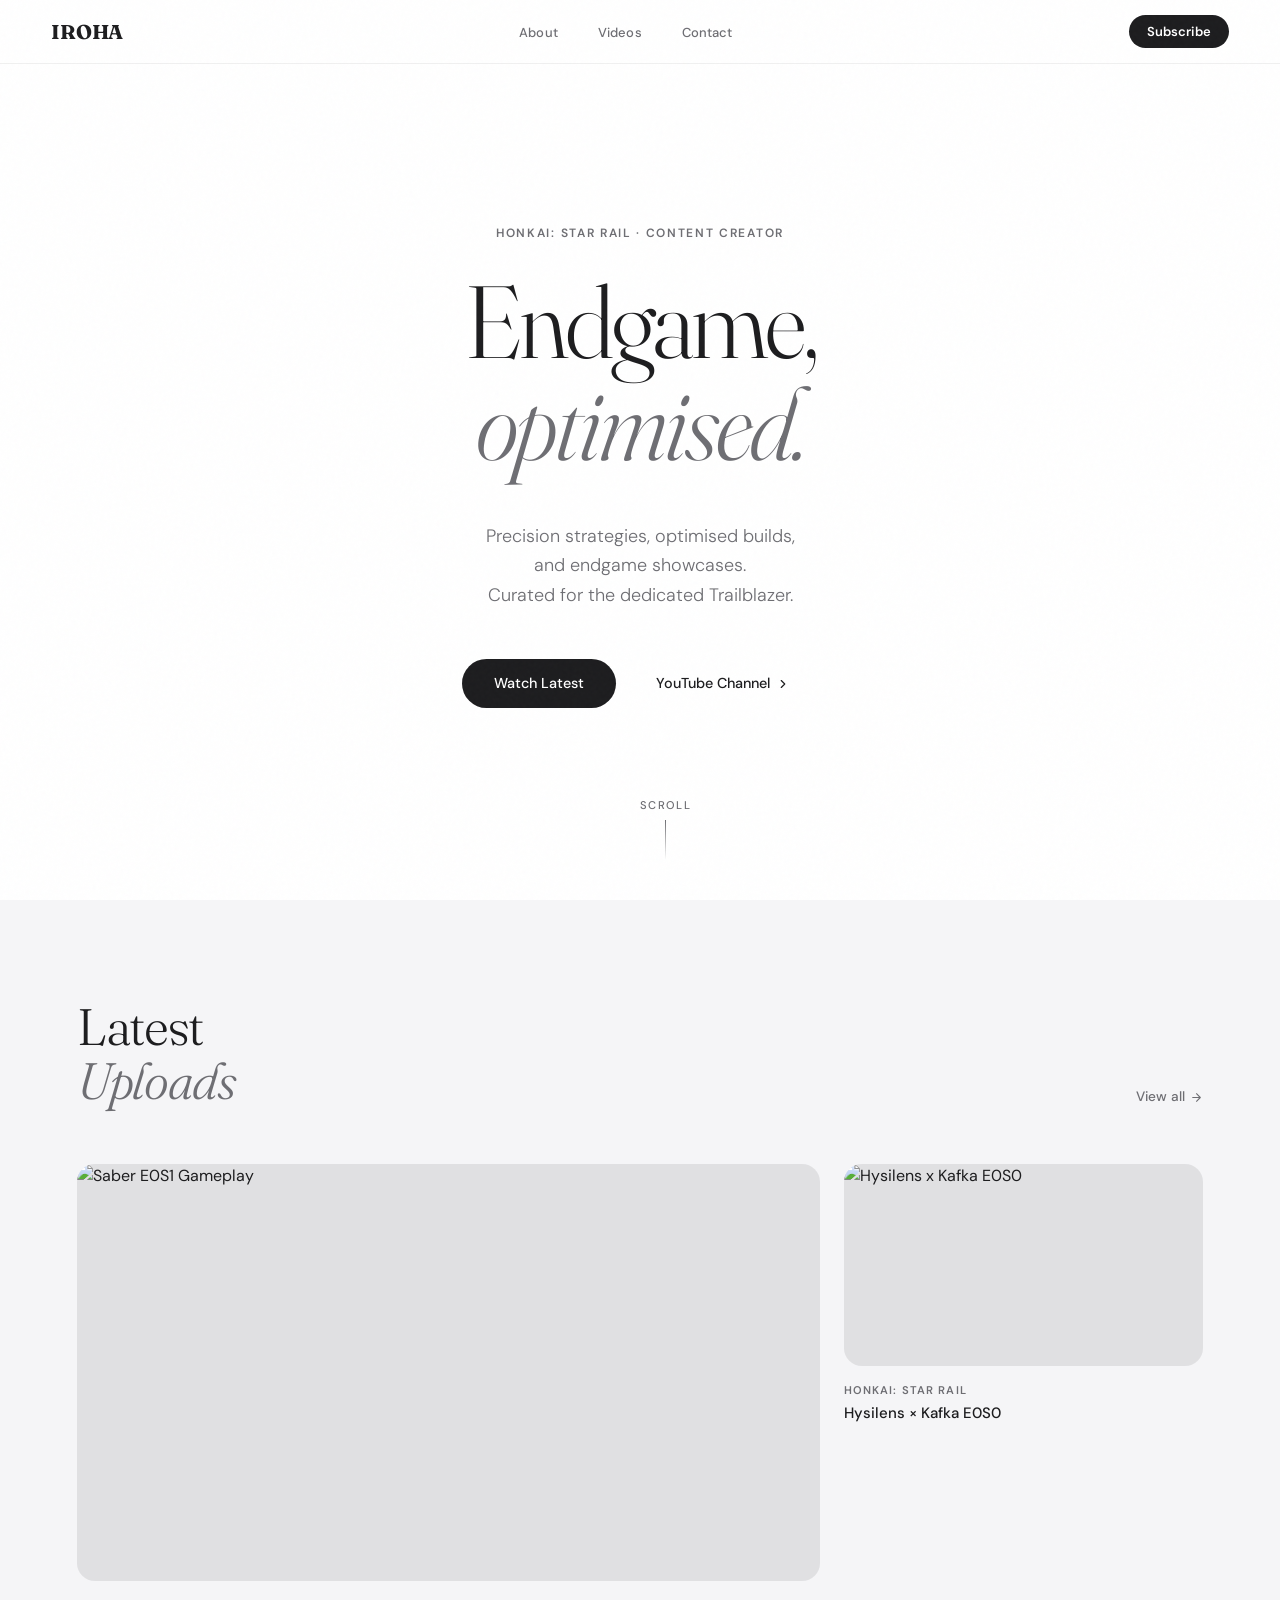
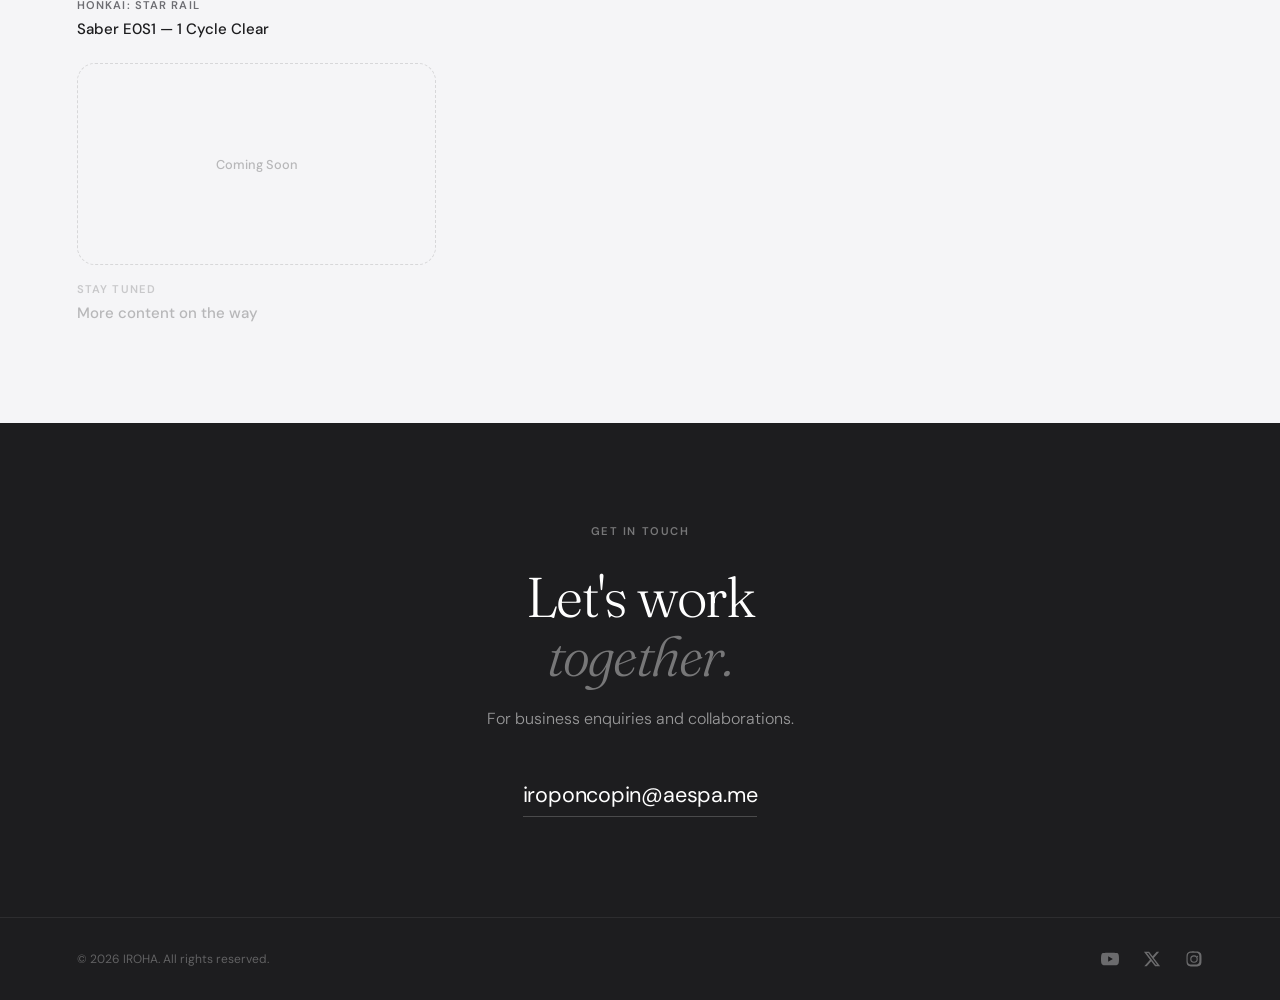
==== commit 0636e3bb: "Update index.html" ====
--- a/index.html
+++ b/index.html
@@ -6,26 +6,23 @@
     <title>IROHA</title>
     <meta name="description" content="Endgame, optimised. Precision strategies, builds, and showcases for the dedicated Trailblazer.">
 
-    <!-- Fonts: Fraunces (display) + DM Sans (body) -->
     <link rel="preconnect" href="https://fonts.googleapis.com">
     <link rel="preconnect" href="https://fonts.gstatic.com" crossorigin>
     <link href="https://fonts.googleapis.com/css2?family=Fraunces:ital,opsz,wght@0,9..144,300;0,9..144,400;0,9..144,700;1,9..144,300&family=DM+Sans:wght@300;400;500;600&display=swap" rel="stylesheet">
 
     <style>
-        /* ─── Reset & Base ─── */
         *, *::before, *::after { box-sizing: border-box; margin: 0; padding: 0; }
 
         :root {
-            --white:   #FFFFFF;
-            --off:     #F5F5F7;
-            --border:  rgba(0,0,0,0.08);
-            --text:    #1D1D1F;
-            --muted:   #6E6E73;
-            --accent:  #FF3B30;
-
-            --nav-h:   64px;
-            --radius:  18px;
-            --transition: 0.4s cubic-bezier(0.25, 1, 0.5, 1);
+            --white:  #FFFFFF;
+            --off:    #F5F5F7;
+            --border: rgba(0,0,0,0.08);
+            --text:   #1D1D1F;
+            --muted:  #6E6E73;
+            --accent: #FF3B30;
+            --nav-h:  64px;
+            --radius: 18px;
+            --ease:   cubic-bezier(0.25, 1, 0.5, 1);
         }
 
         html { scroll-behavior: smooth; }
@@ -42,18 +39,16 @@
 
         ::selection { background: var(--text); color: var(--white); }
 
-        /* ─── Grain Overlay ─── */
         body::before {
             content: '';
             position: fixed;
             inset: 0;
-            background-image: url("data:image/svg+xml,%3Csvg viewBox='0 0 256 256' xmlns='http://www.w3.org/2000/svg'%3E%3Cfilter id='noise'%3E%3CfeTurbulence type='fractalNoise' baseFrequency='0.9' numOctaves='4' stitchTiles='stitch'/%3E%3C/filter%3E%3Crect width='100%25' height='100%25' filter='url(%23noise)' opacity='1'/%3E%3C/svg%3E");
+            background-image: url("data:image/svg+xml,%3Csvg viewBox='0 0 256 256' xmlns='http://www.w3.org/2000/svg'%3E%3Cfilter id='n'%3E%3CfeTurbulence type='fractalNoise' baseFrequency='0.9' numOctaves='4' stitchTiles='stitch'/%3E%3C/filter%3E%3Crect width='100%25' height='100%25' filter='url(%23n)'/%3E%3C/svg%3E");
             opacity: 0.022;
             pointer-events: none;
             z-index: 9999;
         }
 
-        /* ─── Nav ─── */
         nav {
             position: fixed;
             top: 0; left: 0; right: 0;
@@ -67,6 +62,7 @@
             -webkit-backdrop-filter: saturate(180%) blur(24px);
             border-bottom: 1px solid var(--border);
             z-index: 100;
+            transition: border-color 0.3s;
         }
 
         .nav-logo {
@@ -78,11 +74,7 @@
             text-decoration: none;
         }
 
-        .nav-links {
-            display: flex;
-            gap: 2.5rem;
-            list-style: none;
-        }
+        .nav-links { display: flex; gap: 2.5rem; list-style: none; }
 
         .nav-links a {
             font-size: 0.8125rem;
@@ -92,16 +84,12 @@
             letter-spacing: 0.01em;
             transition: color 0.2s;
         }
-
         .nav-links a:hover { color: var(--text); }
 
         .nav-cta {
-            display: inline-flex;
-            align-items: center;
-            gap: 0.4rem;
             padding: 7px 18px;
             background: var(--text);
-            color: var(--white) !important;
+            color: var(--white);
             border-radius: 100px;
             font-size: 0.8125rem;
             font-weight: 600;
@@ -109,10 +97,8 @@
             letter-spacing: 0.01em;
             transition: opacity 0.2s, transform 0.2s;
         }
-
         .nav-cta:hover { opacity: 0.82; transform: scale(0.98); }
 
-        /* ─── Hero ─── */
         .hero {
             min-height: 100svh;
             display: flex;
@@ -121,6 +107,7 @@
             justify-content: center;
             text-align: center;
             padding: calc(var(--nav-h) + 48px) max(24px, 6vw) 80px;
+            position: relative;
         }
 
         .hero-eyebrow {
@@ -131,7 +118,7 @@
             color: var(--muted);
             margin-bottom: 1.75rem;
             opacity: 0;
-            animation: rise 0.9s 0.1s var(--transition) forwards;
+            animation: rise 0.9s 0.1s var(--ease) forwards;
         }
 
         .hero-title {
@@ -144,14 +131,10 @@
             max-width: 14ch;
             margin-bottom: 0.15em;
             opacity: 0;
-            animation: rise 1s 0.2s var(--transition) forwards;
-        }
-
-        .hero-title em {
-            font-style: italic;
-            font-weight: 300;
-            color: var(--muted);
-        }
+            animation: rise 1s 0.2s var(--ease) forwards;
+        }
+
+        .hero-title em { font-style: italic; font-weight: 300; color: var(--muted); }
 
         .hero-sub {
             font-size: clamp(0.95rem, 1.8vw, 1.125rem);
@@ -161,7 +144,7 @@
             line-height: 1.65;
             margin-top: 2rem;
             opacity: 0;
-            animation: rise 1s 0.35s var(--transition) forwards;
+            animation: rise 1s 0.35s var(--ease) forwards;
         }
 
         .hero-actions {
@@ -171,7 +154,7 @@
             justify-content: center;
             margin-top: 3rem;
             opacity: 0;
-            animation: rise 1s 0.5s var(--transition) forwards;
+            animation: rise 1s 0.5s var(--ease) forwards;
         }
 
         .btn-primary {
@@ -182,10 +165,8 @@
             font-size: 0.9rem;
             font-weight: 500;
             text-decoration: none;
-            transition: var(--transition);
-            transition-property: opacity, transform;
-        }
-
+            transition: opacity 0.2s, transform 0.2s;
+        }
         .btn-primary:hover { opacity: 0.85; transform: scale(0.985); }
 
         .btn-ghost {
@@ -200,13 +181,10 @@
             gap: 0.35rem;
             transition: color 0.2s;
         }
-
         .btn-ghost:hover { color: var(--accent); }
-
         .btn-ghost svg { transition: transform 0.2s; }
         .btn-ghost:hover svg { transform: translateX(3px); }
 
-        /* ─── Scroll cue ─── */
         .scroll-cue {
             position: absolute;
             bottom: 2.5rem;
@@ -217,7 +195,7 @@
             align-items: center;
             gap: 6px;
             opacity: 0;
-            animation: rise 1s 1s var(--transition) forwards;
+            animation: rise 1s 1s var(--ease) forwards;
         }
 
         .scroll-cue span {
@@ -231,48 +209,21 @@
         .scroll-line {
             width: 1px;
             height: 40px;
-            background: linear-gradient(to bottom, var(--muted) 0%, transparent 100%);
+            background: linear-gradient(to bottom, var(--muted), transparent);
             animation: scrollPulse 2s 1.5s ease-in-out infinite;
         }
 
         @keyframes scrollPulse {
-            0%, 100% { opacity: 0.3; transform: scaleY(1); }
-            50%       { opacity: 1;   transform: scaleY(1.2); transform-origin: top; }
-        }
-
-        /* ─── Section Shared ─── */
-        section {
-            padding: 100px max(24px, 6vw);
-        }
-
-        .section-label {
-            font-size: 0.7rem;
-            font-weight: 600;
-            letter-spacing: 0.14em;
-            text-transform: uppercase;
-            color: var(--muted);
-            margin-bottom: 3.5rem;
-            display: flex;
-            align-items: center;
-            gap: 1rem;
-        }
-
-        .section-label::after {
-            content: '';
-            flex: 1;
-            height: 1px;
-            background: var(--border);
-        }
-
-        /* ─── Videos Section ─── */
+            0%, 100% { opacity: 0.3; }
+            50%       { opacity: 1; }
+        }
+
         #videos {
             background: var(--off);
-        }
-
-        .videos-inner {
-            max-width: 1280px;
-            margin: 0 auto;
-        }
+            padding: 100px max(24px, 6vw);
+        }
+
+        .videos-inner { max-width: 1280px; margin: 0 auto; }
 
         .videos-header {
             display: flex;
@@ -289,6 +240,7 @@
             letter-spacing: -0.025em;
             line-height: 1.05;
         }
+        .videos-heading em { font-style: italic; color: var(--muted); }
 
         .view-all {
             font-size: 0.85rem;
@@ -301,9 +253,7 @@
             gap: 0.3rem;
             transition: color 0.2s;
             flex-shrink: 0;
-            padding-bottom: 4px;
-        }
-
+        }
         .view-all:hover { color: var(--accent); }
         .view-all svg { transition: transform 0.2s; }
         .view-all:hover svg { transform: translateX(3px); }
@@ -314,16 +264,8 @@
             gap: 1.5rem;
         }
 
-        /* First card spans 2 cols */
-        .video-card:first-child {
-            grid-column: span 2;
-        }
-
-        .video-card {
-            text-decoration: none;
-            color: inherit;
-            display: block;
-        }
+        .video-card { text-decoration: none; color: inherit; display: block; }
+        .video-card:first-child { grid-column: span 2; }
 
         .video-thumb {
             position: relative;
@@ -331,7 +273,7 @@
             aspect-ratio: 16 / 9;
             border-radius: var(--radius);
             overflow: hidden;
-            background: var(--border);
+            background: #E0E0E2;
             margin-bottom: 1rem;
         }
 
@@ -339,12 +281,10 @@
             width: 100%; height: 100%;
             object-fit: cover;
             display: block;
-            transition: transform 0.65s cubic-bezier(0.25, 1, 0.5, 1);
-        }
-
+            transition: transform 0.65s var(--ease);
+        }
         .video-card:hover .video-thumb img { transform: scale(1.035); }
 
-        /* Play overlay */
         .play-btn {
             position: absolute;
             inset: 0;
@@ -354,7 +294,6 @@
             opacity: 0;
             transition: opacity 0.3s;
         }
-
         .video-card:hover .play-btn { opacity: 1; }
 
         .play-btn-inner {
@@ -367,12 +306,7 @@
             justify-content: center;
             box-shadow: 0 4px 24px rgba(0,0,0,0.18);
         }
-
-        .play-btn-inner svg {
-            width: 18px; height: 18px;
-            fill: var(--text);
-            margin-left: 2px;
-        }
+        .play-btn-inner svg { width: 18px; height: 18px; fill: var(--text); margin-left: 2px; }
 
         .video-tag {
             font-size: 0.7rem;
@@ -390,14 +324,7 @@
             color: var(--text);
             transition: color 0.2s;
         }
-
         .video-card:hover .video-title { color: var(--accent); }
-
-        /* Placeholder card */
-        .video-placeholder {
-            display: flex;
-            flex-direction: column;
-        }
 
         .video-placeholder .video-thumb {
             background: transparent;
@@ -406,27 +333,18 @@
             align-items: center;
             justify-content: center;
         }
-
-        .coming-soon-label {
-            font-size: 0.8rem;
-            font-weight: 500;
-            letter-spacing: 0.06em;
-            color: rgba(0,0,0,0.28);
-        }
-
-        .video-placeholder .video-title { color: rgba(0,0,0,0.28); }
-
-        /* ─── Contact Section ─── */
+        .coming-soon-label { font-size: 0.8rem; font-weight: 500; color: rgba(0,0,0,0.25); }
+        .video-placeholder .video-title { color: rgba(0,0,0,0.25); }
+        .video-placeholder .video-tag   { color: rgba(0,0,0,0.18); }
+
         #contact {
             background: var(--text);
             color: var(--white);
             text-align: center;
-        }
-
-        .contact-inner {
-            max-width: 640px;
-            margin: 0 auto;
-        }
+            padding: 100px max(24px, 6vw);
+        }
+
+        .contact-inner { max-width: 640px; margin: 0 auto; }
 
         .contact-eyebrow {
             font-size: 0.7rem;
@@ -445,6 +363,7 @@
             line-height: 1.05;
             margin-bottom: 1.25rem;
         }
+        .contact-heading em { font-style: italic; color: rgba(255,255,255,0.4); }
 
         .contact-sub {
             font-size: 1rem;
@@ -465,13 +384,8 @@
             transition: border-color 0.2s, color 0.2s;
             letter-spacing: -0.01em;
         }
-
-        .contact-email:hover {
-            color: var(--accent);
-            border-color: var(--accent);
-        }
-
-        /* ─── Footer ─── */
+        .contact-email:hover { color: var(--accent); border-color: var(--accent); }
+
         footer {
             background: var(--text);
             padding: 32px max(24px, 6vw);
@@ -483,47 +397,25 @@
             gap: 1rem;
         }
 
-        .footer-copy {
-            font-size: 0.75rem;
-            color: rgba(255,255,255,0.3);
-            letter-spacing: 0.02em;
-        }
-
-        .footer-socials {
-            display: flex;
-            align-items: center;
-            gap: 1.5rem;
-        }
-
-        .footer-socials a {
-            color: rgba(255,255,255,0.35);
-            text-decoration: none;
-            transition: color 0.2s;
-            display: flex;
-        }
-
+        .footer-copy { font-size: 0.75rem; color: rgba(255,255,255,0.3); }
+
+        .footer-socials { display: flex; align-items: center; gap: 1.5rem; }
+        .footer-socials a { color: rgba(255,255,255,0.35); text-decoration: none; transition: color 0.2s; display: flex; }
         .footer-socials a:hover { color: var(--white); }
         .footer-socials svg { width: 18px; height: 18px; }
 
-        /* ─── Animations ─── */
         @keyframes rise {
             from { opacity: 0; transform: translateY(22px); }
-            to   { opacity: 1; transform: translateY(0);    }
-        }
-
-        /* Scroll-reveal utility */
+            to   { opacity: 1; transform: translateY(0); }
+        }
+
         .reveal {
             opacity: 0;
             transform: translateY(28px);
-            transition: opacity 0.85s var(--transition), transform 0.85s var(--transition);
-        }
-
-        .reveal.in-view {
-            opacity: 1;
-            transform: translateY(0);
-        }
-
-        /* ─── Responsive ─── */
+            transition: opacity 0.85s var(--ease), transform 0.85s var(--ease);
+        }
+        .reveal.in-view { opacity: 1; transform: translateY(0); }
+
         @media (max-width: 900px) {
             .video-grid { grid-template-columns: 1fr 1fr; }
             .video-card:first-child { grid-column: span 2; }
@@ -531,14 +423,9 @@
 
         @media (max-width: 600px) {
             .nav-links { display: none; }
-
             .video-grid { grid-template-columns: 1fr; }
             .video-card:first-child { grid-column: span 1; }
-
             .videos-header { flex-direction: column; align-items: flex-start; }
-
-            .hero-title { letter-spacing: -0.025em; }
-
             footer { justify-content: center; text-align: center; flex-direction: column-reverse; }
         }
     </style>
@@ -546,50 +433,41 @@
 
 <body>
 
-    <!-- Nav -->
-    <nav>
+    <nav id="site-nav">
         <a href="#" class="nav-logo">IROHA</a>
         <ul class="nav-links">
             <li><a href="#about">About</a></li>
             <li><a href="#videos">Videos</a></li>
             <li><a href="#contact">Contact</a></li>
         </ul>
-        <a href="https://www.youtube.com/@irooo0975?sub_confirmation=1" target="_blank" class="nav-cta">
-            Subscribe
-        </a>
+        <a href="https://www.youtube.com/@irooo0975?sub_confirmation=1" target="_blank" class="nav-cta">Subscribe</a>
     </nav>
 
-    <!-- Hero -->
-    <section id="about" class="hero" style="position:relative;">
-        <p class="hero-eyebrow">Honkai: Star Rail · Content Creator</p>
-        <h1 class="hero-title">
-            Endgame,<br><em>optimised.</em>
-        </h1>
+    <section id="about" class="hero">
+        <p class="hero-eyebrow">Honkai: Star Rail &middot; Content Creator</p>
+        <h1 class="hero-title">Endgame,<br><em>optimised.</em></h1>
         <p class="hero-sub">
-            Precision strategies, optimised builds,<br>and endgame showcases.<br>Curated for the dedicated Trailblazer.
+            Precision strategies, optimised builds,<br>
+            and endgame showcases.<br>
+            Curated for the dedicated Trailblazer.
         </p>
         <div class="hero-actions">
-            <a href="https://www.youtube.com/watch?v=slLQrdFYjb0" target="_blank" class="btn-primary">
-                Watch Latest
-            </a>
+            <a href="https://www.youtube.com/watch?v=slLQrdFYjb0" target="_blank" class="btn-primary">Watch Latest</a>
             <a href="https://www.youtube.com/@irooo0975" target="_blank" class="btn-ghost">
                 YouTube Channel
                 <svg width="14" height="14" viewBox="0 0 24 24" fill="none" stroke="currentColor" stroke-width="2" stroke-linecap="round" stroke-linejoin="round"><path d="M9 18l6-6-6-6"/></svg>
             </a>
         </div>
-
-        <!-- Scroll cue -->
         <div class="scroll-cue">
             <span>Scroll</span>
             <div class="scroll-line"></div>
         </div>
     </section>
 
-    <!-- Videos -->
     <section id="videos">
         <div class="videos-inner">
             <div class="videos-header reveal">
-                <h2 class="videos-heading">Latest<br><em style="font-family:'Fraunces',serif; font-style:italic; font-weight:300; color:var(--muted);">Uploads</em></h2>
+                <h2 class="videos-heading">Latest<br><em>Uploads</em></h2>
                 <a href="https://www.youtube.com/@irooo0975/videos" target="_blank" class="view-all">
                     View all
                     <svg width="13" height="13" viewBox="0 0 24 24" fill="none" stroke="currentColor" stroke-width="2" stroke-linecap="round" stroke-linejoin="round"><path d="M5 12h14M12 5l7 7-7 7"/></svg>
@@ -598,40 +476,27 @@
 
             <div class="video-grid">
 
-                <!-- Card 1 (featured) -->
                 <a href="https://www.youtube.com/watch?v=slLQrdFYjb0" target="_blank" class="video-card reveal">
                     <div class="video-thumb">
                         <img src="https://img.youtube.com/vi/slLQrdFYjb0/maxresdefault.jpg" alt="Saber E0S1 Gameplay" loading="lazy">
-                        <div class="play-btn">
-                            <div class="play-btn-inner">
-                                <svg viewBox="0 0 24 24"><path d="M8 5v14l11-7z"/></svg>
-                            </div>
-                        </div>
+                        <div class="play-btn"><div class="play-btn-inner"><svg viewBox="0 0 24 24"><path d="M8 5v14l11-7z"/></svg></div></div>
                     </div>
                     <p class="video-tag">Honkai: Star Rail</p>
-                    <h3 class="video-title">Saber E0S1 — 1 Cycle Clear</h3>
+                    <h3 class="video-title">Saber E0S1 &mdash; 1 Cycle Clear</h3>
                 </a>
 
-                <!-- Card 2 -->
                 <a href="https://www.youtube.com/watch?v=pbeRzWsSVyY" target="_blank" class="video-card reveal" style="transition-delay:0.1s">
                     <div class="video-thumb">
                         <img src="https://img.youtube.com/vi/pbeRzWsSVyY/maxresdefault.jpg" alt="Hysilens x Kafka E0S0" loading="lazy">
-                        <div class="play-btn">
-                            <div class="play-btn-inner">
-                                <svg viewBox="0 0 24 24"><path d="M8 5v14l11-7z"/></svg>
-                            </div>
-                        </div>
+                        <div class="play-btn"><div class="play-btn-inner"><svg viewBox="0 0 24 24"><path d="M8 5v14l11-7z"/></svg></div></div>
                     </div>
                     <p class="video-tag">Honkai: Star Rail</p>
-                    <h3 class="video-title">Hysilens × Kafka E0S0</h3>
+                    <h3 class="video-title">Hysilens &times; Kafka E0S0</h3>
                 </a>
 
-                <!-- Placeholder -->
                 <div class="video-card video-placeholder reveal" style="transition-delay:0.2s">
-                    <div class="video-thumb">
-                        <span class="coming-soon-label">Coming Soon</span>
-                    </div>
-                    <p class="video-tag" style="color:rgba(0,0,0,0.18);">Stay tuned</p>
+                    <div class="video-thumb"><span class="coming-soon-label">Coming Soon</span></div>
+                    <p class="video-tag">Stay tuned</p>
                     <h3 class="video-title">More content on the way</h3>
                 </div>
 
@@ -639,51 +504,63 @@
         </div>
     </section>
 
-    <!-- Contact -->
     <section id="contact">
         <div class="contact-inner reveal">
             <p class="contact-eyebrow">Get in Touch</p>
-            <h2 class="contact-heading">Let's work<br><em style="font-style:italic; font-weight:300; color:rgba(255,255,255,0.45);">together.</em></h2>
+            <h2 class="contact-heading">Let's work<br><em>together.</em></h2>
             <p class="contact-sub">For business enquiries and collaborations.</p>
-            <a href="mailto:iroponcopin@aespa.me" class="contact-email">iroponcopin@aespa.me</a>
+            <a id="contact-link" class="contact-email" href="#"></a>
         </div>
     </section>
 
-    <!-- Footer -->
     <footer>
-        <p class="footer-copy">© 2026 IROHA. All rights reserved.</p>
+        <p class="footer-copy">&copy; 2026 IROHA. All rights reserved.</p>
         <div class="footer-socials">
-            <!-- YouTube -->
             <a href="https://www.youtube.com/@irooo0975" target="_blank" aria-label="YouTube">
                 <svg fill="currentColor" viewBox="0 0 24 24"><path d="M23.498 6.186a3.016 3.016 0 0 0-2.122-2.136C19.505 3.545 12 3.545 12 3.545s-7.505 0-9.377.505A3.017 3.017 0 0 0 .502 6.186C0 8.07 0 12 0 12s0 3.93.502 5.814a3.016 3.016 0 0 0 2.122 2.136c1.871.505 9.376.505 9.376.505s7.505 0 9.377-.505a3.015 3.015 0 0 0 2.122-2.136C24 15.93 24 12 24 12s0-3.93-.502-5.814zM9.545 15.568V8.432L15.818 12l-6.273 3.568z"/></svg>
             </a>
-            <!-- X -->
             <a href="https://x.com/irohamai__ru" target="_blank" aria-label="X (Twitter)">
                 <svg fill="currentColor" viewBox="0 0 24 24"><path d="M18.244 2.25h3.308l-7.227 8.26 8.502 11.24H16.17l-5.214-6.817L4.99 21.75H1.68l7.73-8.835L1.254 2.25H8.08l4.713 6.231zm-1.161 17.52h1.833L7.084 4.126H5.117z"/></svg>
             </a>
-            <!-- Instagram -->
             <a href="https://www.instagram.com/genouiroha/" target="_blank" aria-label="Instagram">
-                <svg fill="currentColor" viewBox="0 0 24 24"><path fill-rule="evenodd" d="M12.315 2c2.43 0 2.784.013 3.808.06 1.064.049 1.791.218 2.427.465a4.902 4.902 0 011.772 1.153 4.902 4.902 0 011.153 1.772c.247.636.416 1.363.465 2.427.048 1.067.06 1.407.06 4.123v.08c0 2.643-.012 2.987-.06 4.043-.049 1.064-.218 1.791-.465 2.427a4.902 4.902 0 01-1.153 1.772 4.902 4.902 0 01-1.772 1.153c-.636.247-1.363.416-2.427.465-1.067.048-1.407.06-4.123.06h-.08c-2.643 0-2.987-.012-4.043-.06-1.064-.049-1.791-.218-2.427-.465a4.902 4.902 0 01-1.772-1.153 4.902 4.902 0 01-1.153-1.772c-.247-.636-.416-1.363-.465-2.427-.047-1.024-.06-1.379-.06-3.808v-.63c0-2.43.013-2.784.06-3.808.049-1.064.218-1.791.465-2.427a4.902 4.902 0 011.153-1.772A4.902 4.902 0 015.41 2.045c.636-.247 1.363-.416 2.427-.465C8.901 1.534 9.256 1.524 12.315 1.524V2zm-1.083 1.5h-.08C9.31 3.5 8.98 3.512 7.97 3.558c-.966.044-1.49.206-1.84.343a3.4 3.4 0 00-1.257.818 3.4 3.4 0 00-.818 1.257c-.137.35-.299.874-.343 1.84C3.512 8.98 3.5 9.31 3.5 11.232v.536c0 1.922.012 2.252.058 3.242.044.966.206 1.49.343 1.84.18.46.395.786.818 1.257.47.423.797.638 1.257.818.35.137.874.299 1.84.343.99.046 1.32.058 3.242.058h.536c1.922 0 2.252-.012 3.242-.058.966-.044 1.49-.206 1.84-.343a3.4 3.4 0 001.257-.818 3.4 3.4 0 00.818-1.257c.137-.35.299-.874.343-1.84.046-.99.058-1.32.058-3.242v-.536c0-1.922-.012-2.252-.058-3.242-.044-.966-.206-1.49-.343-1.84a3.4 3.4 0 00-.818-1.257 3.4 3.4 0 00-1.257-.818c-.35-.137-.874-.299-1.84-.343C14.768 3.512 14.438 3.5 12.516 3.5h-.284zM12 7a5 5 0 110 10A5 5 0 0112 7zm0 1.5a3.5 3.5 0 100 7 3.5 3.5 0 000-7zm4.5-.75a1 1 0 110 2 1 1 0 010-2z" clip-rule="evenodd"/></svg>
+                <svg fill="currentColor" viewBox="0 0 24 24"><path fill-rule="evenodd" d="M12.315 2c2.43 0 2.784.013 3.808.06 1.064.049 1.791.218 2.427.465a4.902 4.902 0 011.772 1.153 4.902 4.902 0 011.153 1.772c.247.636.416 1.363.465 2.427.048 1.067.06 1.407.06 4.123v.08c0 2.643-.012 2.987-.06 4.043-.049 1.064-.218 1.791-.465 2.427a4.902 4.902 0 01-1.153 1.772 4.902 4.902 0 01-1.772 1.153c-.636.247-1.363.416-2.427.465-1.067.048-1.407.06-4.123.06h-.08c-2.643 0-2.987-.012-4.043-.06-1.064-.049-1.791-.218-2.427-.465a4.902 4.902 0 01-1.772-1.153 4.902 4.902 0 01-1.153-1.772c-.247-.636-.416-1.363-.465-2.427-.047-1.024-.06-1.379-.06-3.808v-.63c0-2.43.013-2.784.06-3.808.049-1.064.218-1.791.465-2.427a4.902 4.902 0 011.153-1.772A4.902 4.902 0 015.45 2.525c.636-.247 1.363-.416 2.427-.465C8.901 1.534 9.256 1.524 12.315 1.524V2zm-1.083 1.5h-.08C9.31 3.5 8.98 3.512 7.97 3.558c-.966.044-1.49.206-1.84.343a3.4 3.4 0 00-1.257.818 3.4 3.4 0 00-.818 1.257c-.137.35-.299.874-.343 1.84C3.512 8.98 3.5 9.31 3.5 11.232v.536c0 1.922.012 2.252.058 3.242.044.966.206 1.49.343 1.84.18.46.395.786.818 1.257.47.423.797.638 1.257.818.35.137.874.299 1.84.343.99.046 1.32.058 3.242.058h.536c1.922 0 2.252-.012 3.242-.058.966-.044 1.49-.206 1.84-.343a3.4 3.4 0 001.257-.818 3.4 3.4 0 00.818-1.257c.137-.35.299-.874.343-1.84.046-.99.058-1.32.058-3.242v-.536c0-1.922-.012-2.252-.058-3.242-.044-.966-.206-1.49-.343-1.84a3.4 3.4 0 00-.818-1.257 3.4 3.4 0 00-1.257-.818c-.35-.137-.874-.299-1.84-.343C14.768 3.512 14.438 3.5 12.516 3.5h-.284zM12 7a5 5 0 110 10A5 5 0 0112 7zm0 1.5a3.5 3.5 0 100 7 3.5 3.5 0 000-7zm4.5-.75a1 1 0 110 2 1 1 0 010-2z" clip-rule="evenodd"/></svg>
             </a>
         </div>
     </footer>
 
     <script>
-        // Scroll-reveal
-        const reveals = document.querySelectorAll('.reveal');
-        const io = new IntersectionObserver((entries) => {
-            entries.forEach(e => {
-                if (e.isIntersecting) {
-                    e.target.classList.add('in-view');
-                    io.unobserve(e.target);
-                }
-            });
-        }, { threshold: 0.12 });
-        reveals.forEach(el => io.observe(el));
-
-        // Nav shrink on scroll
-        const navEl = document.querySelector('nav');
-        window.addEventListener('scroll', () => {
+        // FIX 1 — Build email at runtime so CDN scanners cannot obfuscate it
+        (function () {
+            var u = 'iroponcopin';
+            var d = 'aespa' + '.' + 'me';
+            var addr = u + '\u0040' + d;
+            var el = document.getElementById('contact-link');
+            if (el) { el.href = 'mailto:' + addr; el.textContent = addr; }
+        })();
+
+        // FIX 2 — Scroll-reveal with threshold:0 + rootMargin, plus 1.2 s safety fallback
+        var reveals = document.querySelectorAll('.reveal');
+
+        function showAll() {
+            reveals.forEach(function (el) { el.classList.add('in-view'); });
+        }
+
+        if ('IntersectionObserver' in window) {
+            var io = new IntersectionObserver(function (entries) {
+                entries.forEach(function (e) {
+                    if (e.isIntersecting) { e.target.classList.add('in-view'); io.unobserve(e.target); }
+                });
+            }, { threshold: 0, rootMargin: '0px 0px -40px 0px' });
+            reveals.forEach(function (el) { io.observe(el); });
+        } else {
+            showAll();
+        }
+
+        setTimeout(showAll, 1200);
+
+        // Nav border on scroll
+        var navEl = document.getElementById('site-nav');
+        window.addEventListener('scroll', function () {
             navEl.style.borderBottomColor = window.scrollY > 10 ? 'rgba(0,0,0,0.1)' : 'rgba(0,0,0,0.06)';
         }, { passive: true });
     </script>
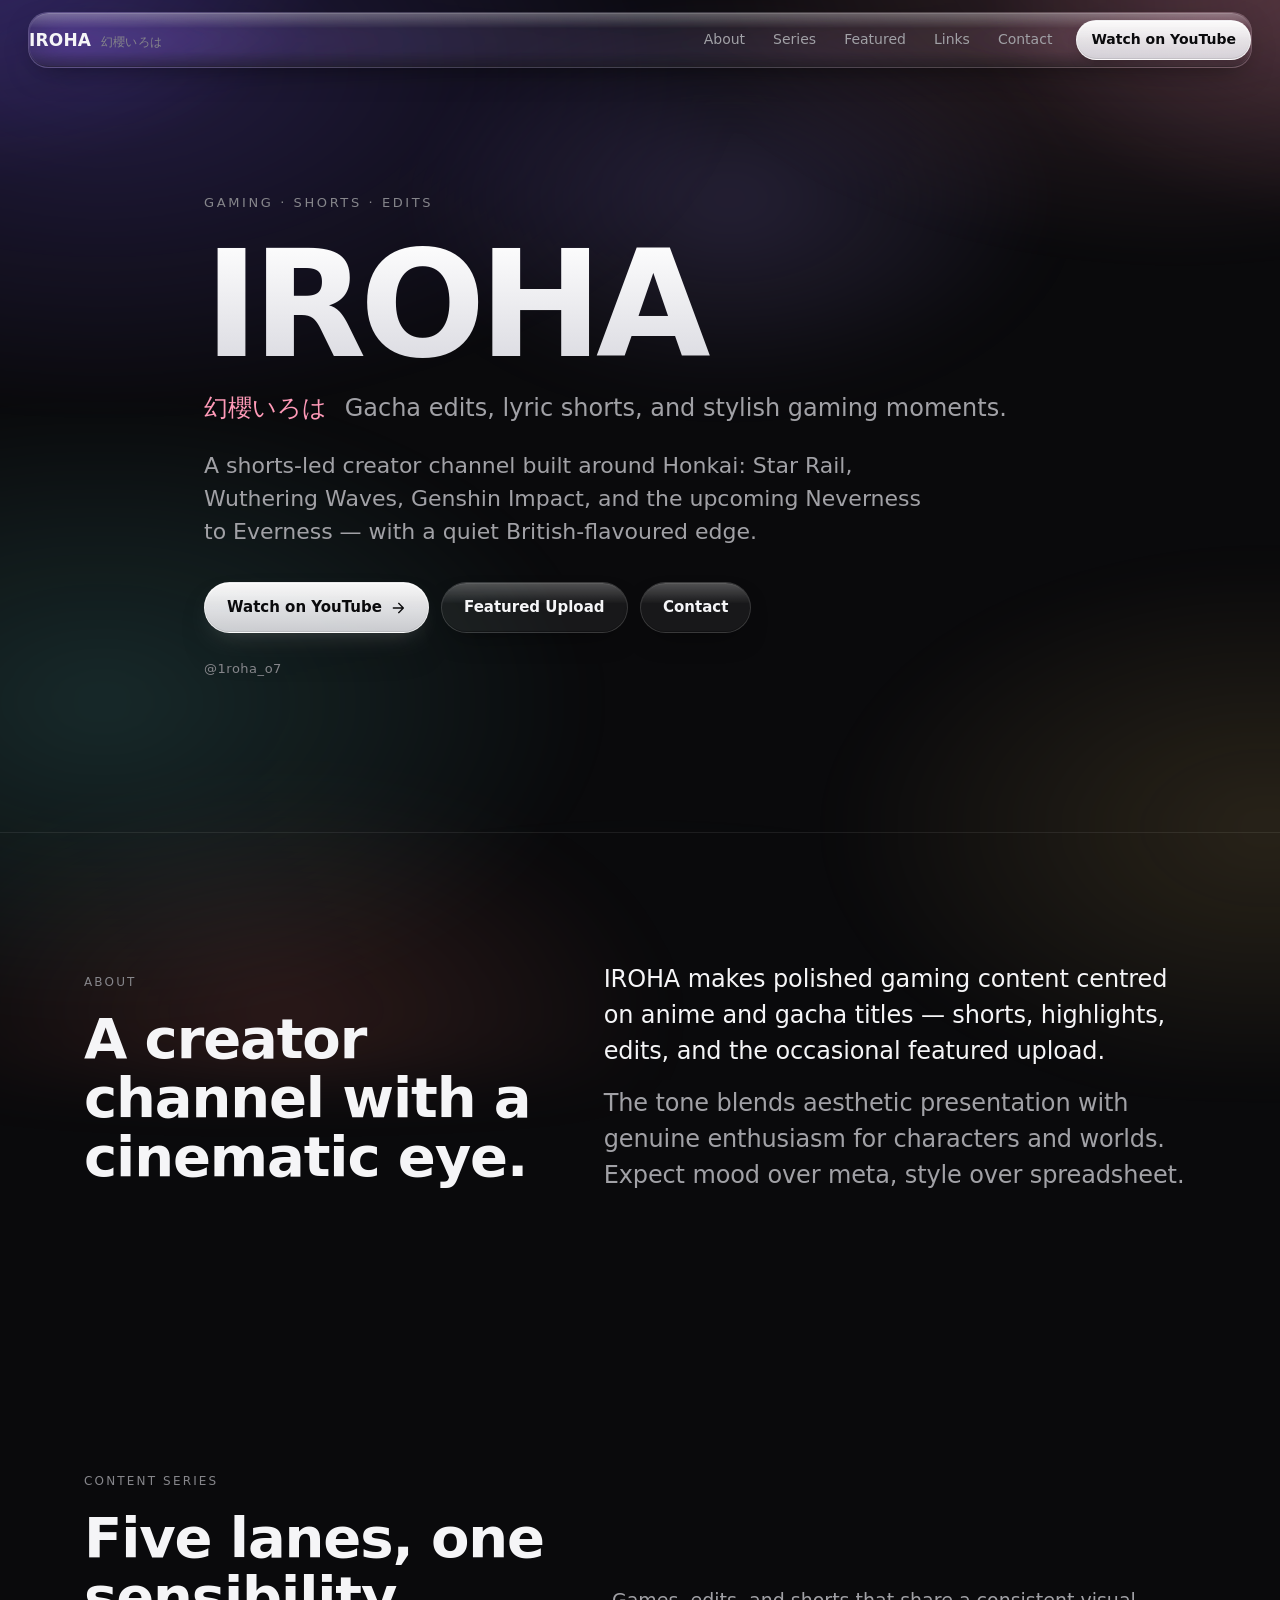
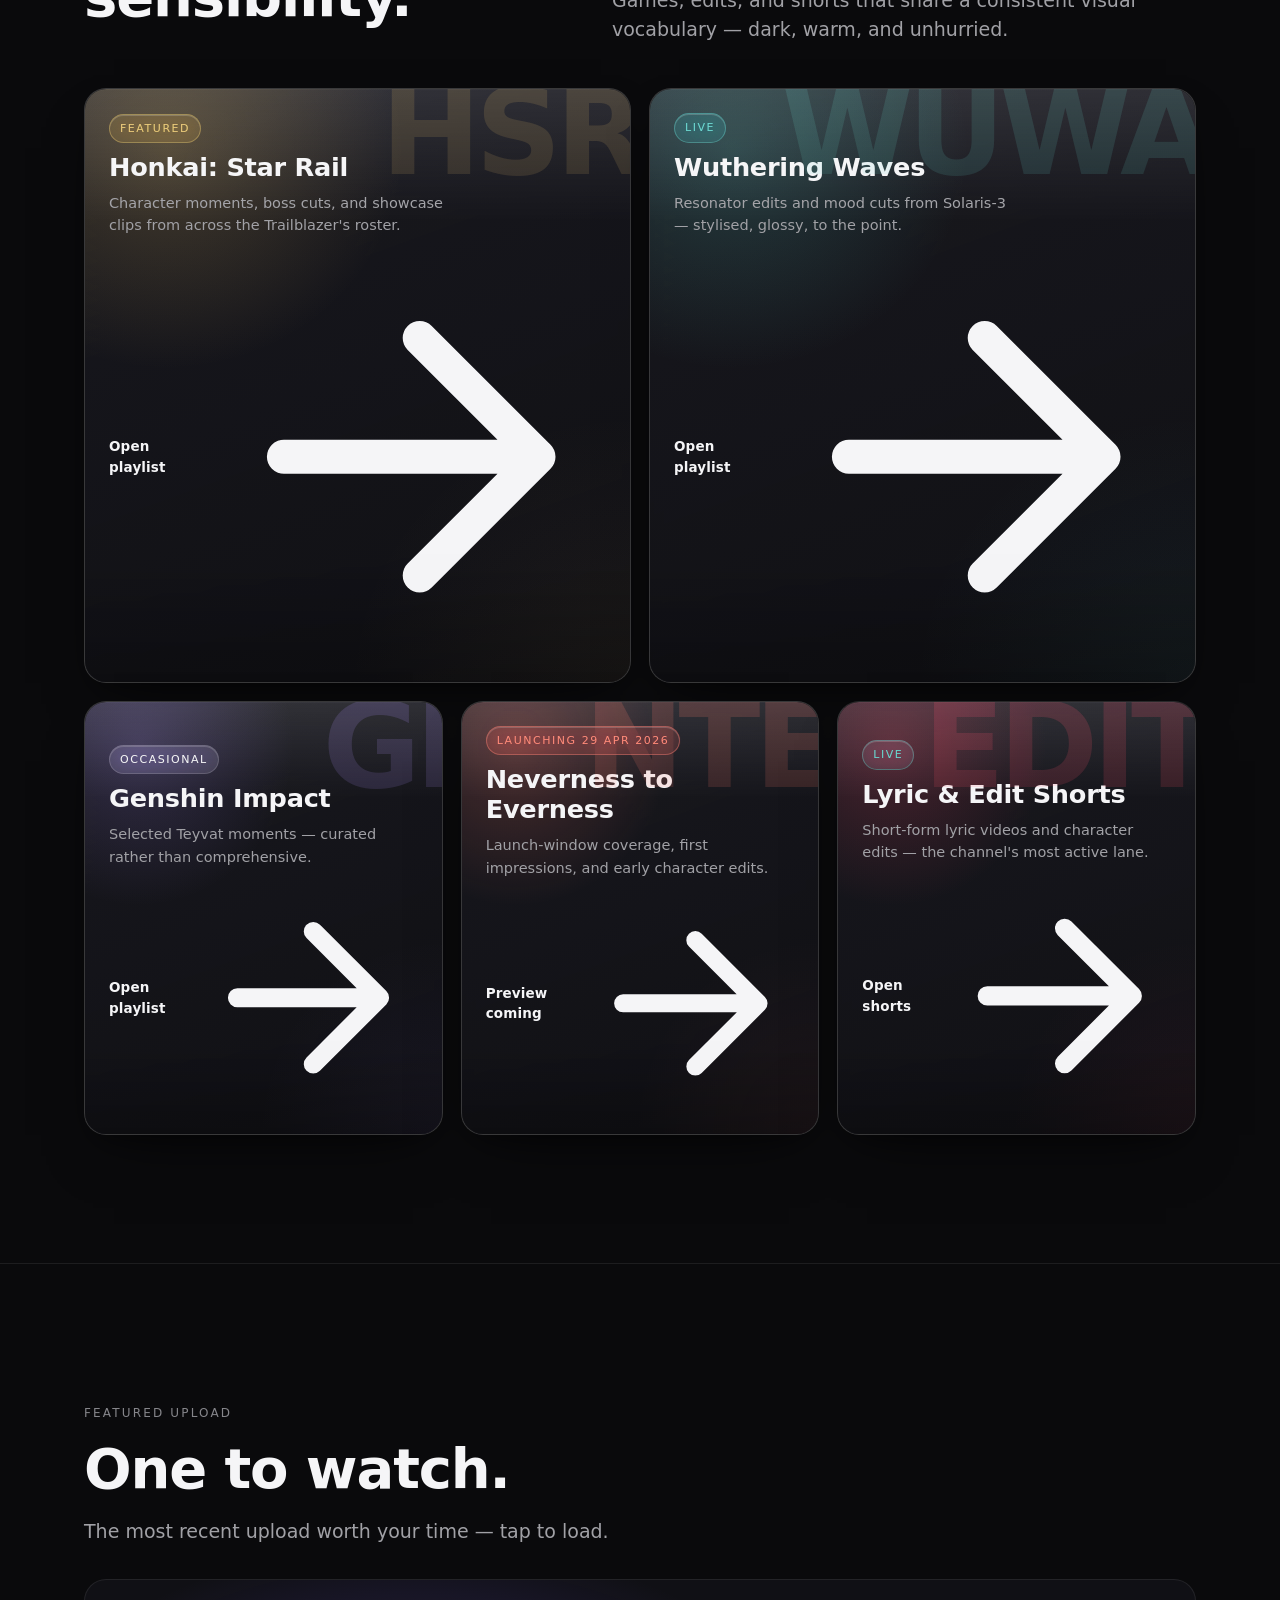
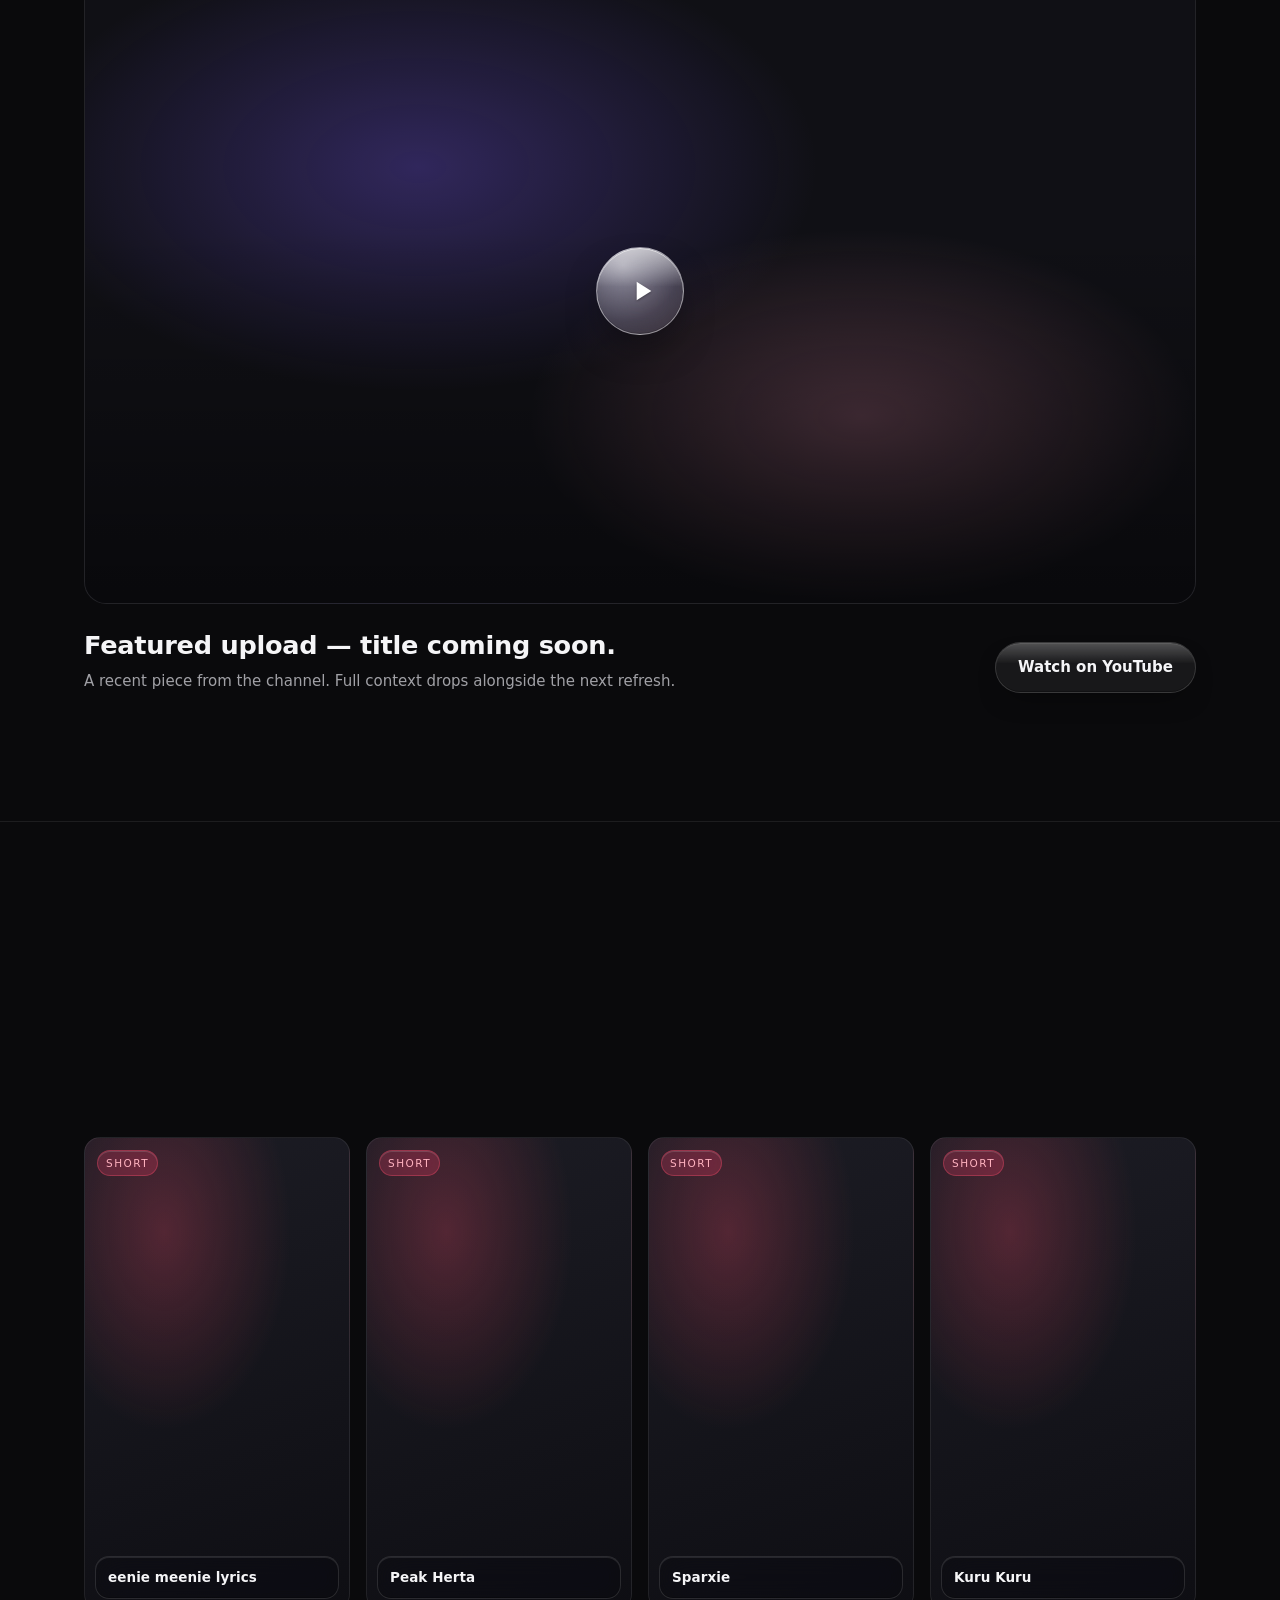
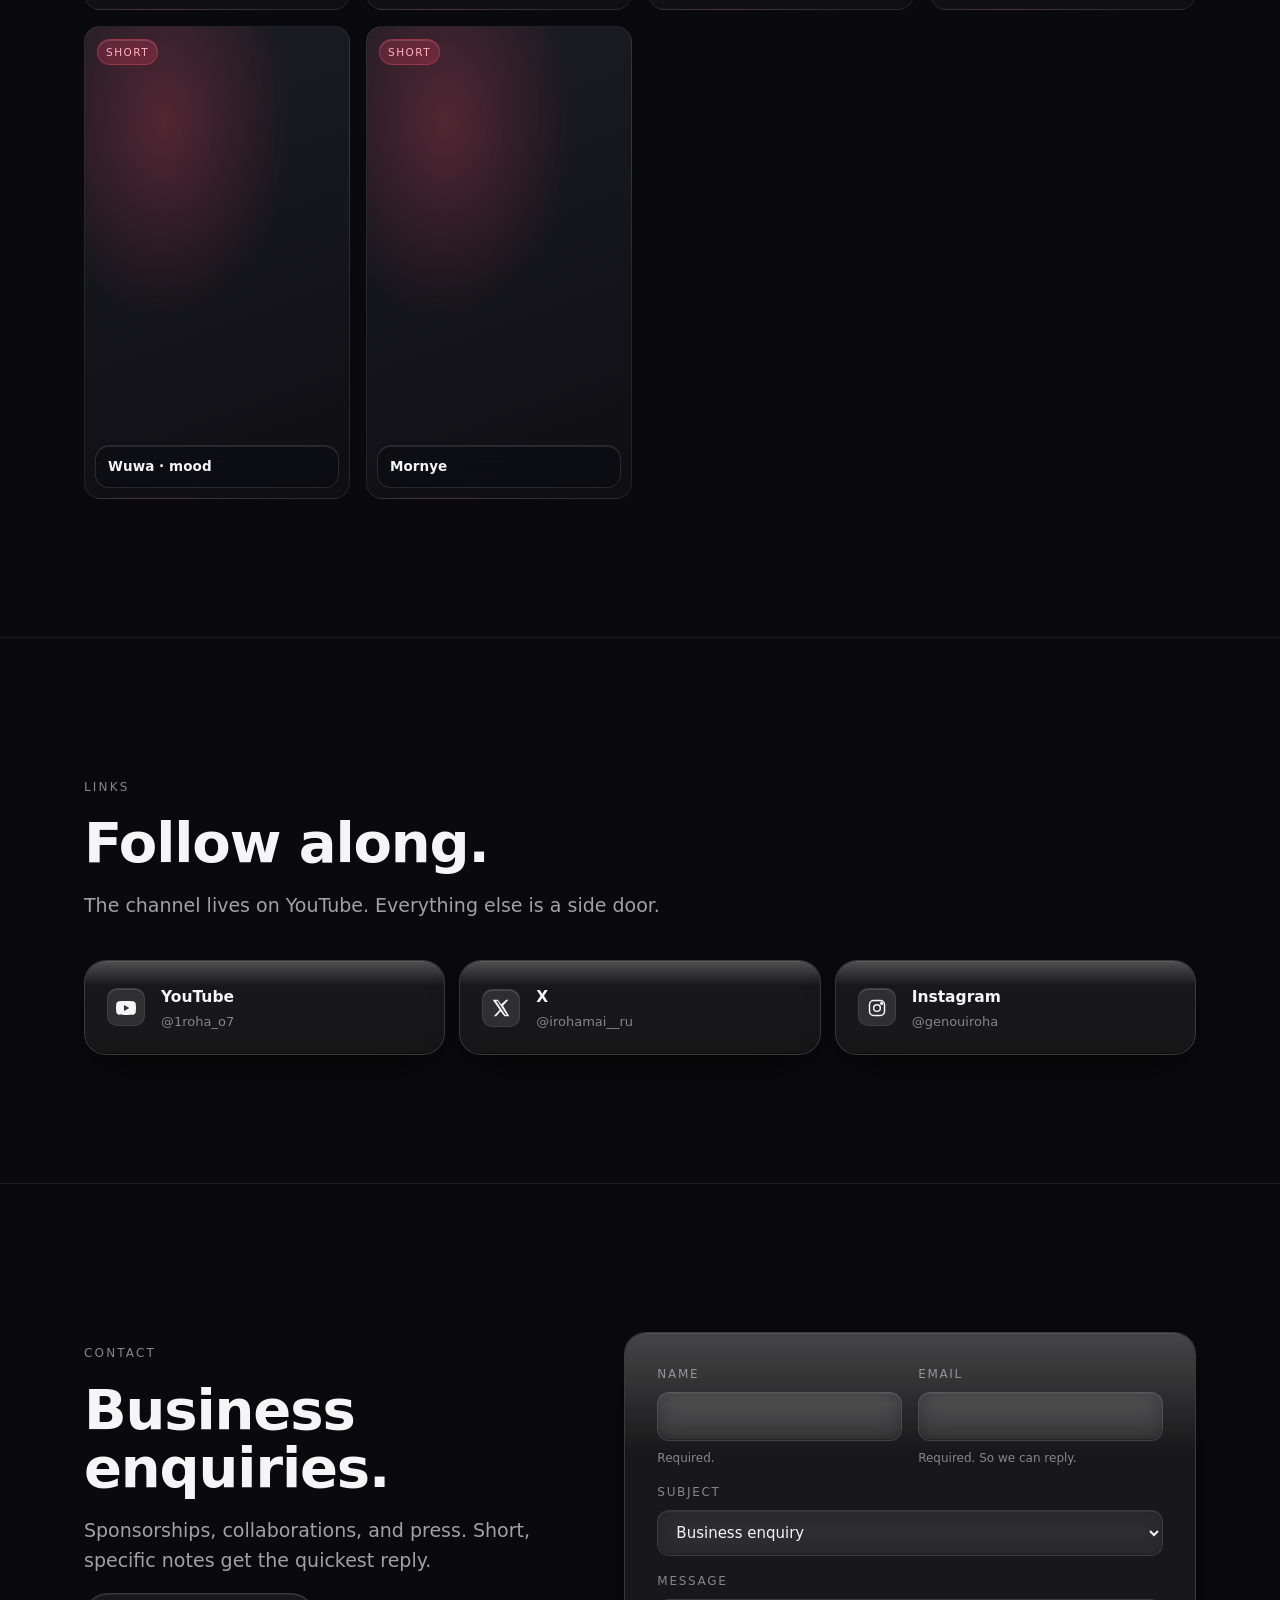
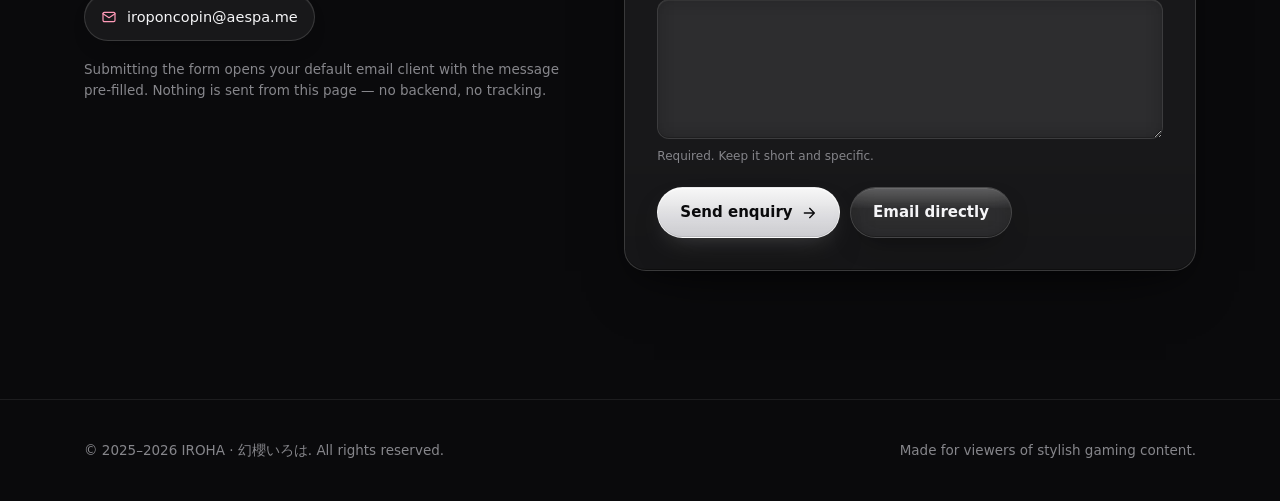
==== commit 54305ea0: "Rename iroha-site.html to index.html" ====
--- a/index.html
+++ b/index.html
@@ -1,569 +1,1514 @@
-<!DOCTYPE html>
-<html lang="en-GB">
+<!doctype html>
+<html lang="en">
 <head>
-    <meta charset="UTF-8">
-    <meta name="viewport" content="width=device-width, initial-scale=1.0">
-    <title>IROHA</title>
-    <meta name="description" content="Endgame, optimised. Precision strategies, builds, and showcases for the dedicated Trailblazer.">
-
-    <link rel="preconnect" href="https://fonts.googleapis.com">
-    <link rel="preconnect" href="https://fonts.gstatic.com" crossorigin>
-    <link href="https://fonts.googleapis.com/css2?family=Fraunces:ital,opsz,wght@0,9..144,300;0,9..144,400;0,9..144,700;1,9..144,300&family=DM+Sans:wght@300;400;500;600&display=swap" rel="stylesheet">
-
-    <style>
-        *, *::before, *::after { box-sizing: border-box; margin: 0; padding: 0; }
-
-        :root {
-            --white:  #FFFFFF;
-            --off:    #F5F5F7;
-            --border: rgba(0,0,0,0.08);
-            --text:   #1D1D1F;
-            --muted:  #6E6E73;
-            --accent: #FF3B30;
-            --nav-h:  64px;
-            --radius: 18px;
-            --ease:   cubic-bezier(0.25, 1, 0.5, 1);
+  <meta charset="utf-8" />
+  <meta name="viewport" content="width=device-width, initial-scale=1, viewport-fit=cover" />
+  <meta name="theme-color" content="#0a0a0c" />
+  <meta name="color-scheme" content="dark" />
+
+  <title>IROHA — 幻櫻いろは · Gaming Shorts, Edits &amp; Moments</title>
+  <meta name="description" content="Official landing page for IROHA (幻櫻いろは). Gacha edits, lyric shorts, and stylish gaming moments from Honkai: Star Rail, Wuthering Waves, Genshin Impact, and Neverness to Everness." />
+  <link rel="canonical" href="https://example.com/" />
+
+  <!-- Open Graph -->
+  <meta property="og:type" content="website" />
+  <meta property="og:title" content="IROHA — 幻櫻いろは" />
+  <meta property="og:description" content="Gacha edits, lyric shorts, and stylish gaming moments. Shorts-led creator channel." />
+  <meta property="og:image" content="https://example.com/og.jpg" />
+  <meta property="og:url" content="https://example.com/" />
+
+  <!-- Twitter -->
+  <meta name="twitter:card" content="summary_large_image" />
+  <meta name="twitter:title" content="IROHA — 幻櫻いろは" />
+  <meta name="twitter:description" content="Gacha edits, lyric shorts, and stylish gaming moments." />
+  <meta name="twitter:image" content="https://example.com/og.jpg" />
+
+  <!-- Favicon (inline SVG, no external request) -->
+  <link rel="icon" href="data:image/svg+xml;utf8,<svg xmlns='http://www.w3.org/2000/svg' viewBox='0 0 64 64'><defs><linearGradient id='g' x1='0' y1='0' x2='1' y2='1'><stop offset='0' stop-color='%23ff9ab8'/><stop offset='1' stop-color='%237c5cff'/></linearGradient></defs><rect width='64' height='64' rx='14' fill='%230a0a0c'/><text x='50%25' y='54%25' font-family='system-ui,-apple-system,sans-serif' font-weight='700' font-size='34' fill='url(%23g)' text-anchor='middle' dominant-baseline='middle'>I</text></svg>" />
+
+  <style>
+    /* ---------- Design tokens ---------- */
+    :root {
+      --bg:            #0a0a0c;
+      --bg-elev-1:     #111115;
+      --bg-elev-2:     #17171c;
+      --surface:       #1a1a20;
+      --border:        rgba(255, 255, 255, 0.08);
+      --border-strong: rgba(255, 255, 255, 0.14);
+      --text:          #f5f5f7;
+      --text-dim:      #a1a1a6;
+      --text-mute:     #86868b;
+
+      --accent:        #ff9ab8;   /* sakura nod to 幻櫻 */
+      --accent-2:      #7c5cff;
+
+      --hsr:     #e8c06a;
+      --wuwa:    #5fd0c8;
+      --genshin: #a78bfa;
+      --nte:     #ff7a6b;
+      --shorts:  #ff4d6d;
+
+      --radius-sm: 10px;
+      --radius:    16px;
+      --radius-lg: 22px;
+
+      --ease:       cubic-bezier(0.22, 1, 0.36, 1);
+      --ease-out:   cubic-bezier(0.16, 1, 0.3, 1);
+
+      --max:    1200px;
+      --gutter: clamp(20px, 4vw, 44px);
+
+      --font-sans: -apple-system, BlinkMacSystemFont, "SF Pro Display", "SF Pro Text",
+                   "Inter", "Hiragino Kaku Gothic ProN", "Yu Gothic", system-ui, sans-serif;
+
+      /* ---- Liquid Glass tokens ---- */
+      --glass-tint:        rgba(255, 255, 255, 0.06);
+      --glass-tint-strong: rgba(255, 255, 255, 0.10);
+      --glass-border:      rgba(255, 255, 255, 0.14);
+      --glass-edge:        rgba(255, 255, 255, 0.32);   /* top specular */
+      --glass-under:       rgba(0, 0, 0, 0.35);         /* bottom shade */
+      --glass-blur:        22px;
+      --glass-saturate:    180%;
+      --glass-radius:      22px;
+
+      /* Shadow stack used on floating glass surfaces */
+      --glass-shadow:
+        0 1px 0 0 rgba(255, 255, 255, 0.08) inset,
+        0 -1px 0 0 rgba(0, 0, 0, 0.28) inset,
+        0 10px 30px -12px rgba(0, 0, 0, 0.55),
+        0 30px 60px -30px rgba(0, 0, 0, 0.6);
+    }
+
+    /* ---------- Reset / base ---------- */
+    *, *::before, *::after { box-sizing: border-box; }
+    html { -webkit-text-size-adjust: 100%; scroll-behavior: smooth; }
+    @media (prefers-reduced-motion: reduce) {
+      html { scroll-behavior: auto; }
+      *, *::before, *::after { animation-duration: 0.001ms !important; transition-duration: 0.001ms !important; }
+    }
+    body {
+      margin: 0;
+      background: var(--bg);
+      color: var(--text);
+      font-family: var(--font-sans);
+      font-size: 17px;
+      line-height: 1.55;
+      -webkit-font-smoothing: antialiased;
+      -moz-osx-font-smoothing: grayscale;
+      text-rendering: optimizeLegibility;
+      overflow-x: hidden;
+      position: relative;
+      isolation: isolate;
+    }
+
+    /* ---------- Ambient aurora (gives glass something to refract) ---------- */
+    body::before,
+    body::after {
+      content: "";
+      position: fixed;
+      inset: -20%;
+      z-index: -2;
+      pointer-events: none;
+      will-change: transform;
+    }
+    body::before {
+      background:
+        radial-gradient(40% 35% at 10% 8%,  rgba(124, 92, 255, 0.28), transparent 60%),
+        radial-gradient(35% 30% at 90% 14%, rgba(255, 154, 184, 0.22), transparent 60%),
+        radial-gradient(45% 40% at 20% 70%, rgba(95, 208, 200, 0.16), transparent 62%),
+        radial-gradient(40% 35% at 85% 80%, rgba(232, 192, 106, 0.14), transparent 62%);
+      animation: aurora-a 28s ease-in-out infinite alternate;
+      filter: blur(20px);
+    }
+    body::after {
+      background:
+        radial-gradient(30% 25% at 55% 30%, rgba(167, 139, 250, 0.18), transparent 62%),
+        radial-gradient(35% 30% at 30% 95%, rgba(255, 122, 107, 0.14), transparent 62%);
+      animation: aurora-b 38s ease-in-out infinite alternate;
+      filter: blur(30px);
+      mix-blend-mode: screen;
+    }
+    @keyframes aurora-a {
+      0%   { transform: translate3d(0, 0, 0) scale(1); }
+      100% { transform: translate3d(-3%, 2%, 0) scale(1.06); }
+    }
+    @keyframes aurora-b {
+      0%   { transform: translate3d(0, 0, 0) scale(1.02); }
+      100% { transform: translate3d(4%, -2%, 0) scale(1); }
+    }
+    @media (prefers-reduced-motion: reduce) {
+      body::before, body::after { animation: none; }
+    }
+
+    /* ---------- Reduced transparency: drop glass, keep contrast ---------- */
+    @media (prefers-reduced-transparency: reduce) {
+      body::before, body::after { display: none; }
+      :root {
+        --glass-tint:        var(--bg-elev-1);
+        --glass-tint-strong: var(--bg-elev-2);
+        --glass-blur:        0px;
+        --glass-saturate:    100%;
+      }
+    }
+    img, svg { display: block; max-width: 100%; }
+    a { color: inherit; text-decoration: none; }
+    button { font: inherit; color: inherit; }
+
+    ::selection { background: var(--accent); color: #111; }
+
+    /* ---------- Layout helpers ---------- */
+    .wrap {
+      width: 100%;
+      max-width: var(--max);
+      margin-inline: auto;
+      padding-inline: var(--gutter);
+    }
+    .section { padding-block: clamp(72px, 10vw, 140px); position: relative; }
+    .eyebrow {
+      display: inline-block;
+      font-size: 12px;
+      letter-spacing: 0.18em;
+      text-transform: uppercase;
+      color: var(--text-mute);
+      margin-bottom: 18px;
+    }
+    .section-title {
+      font-size: clamp(32px, 5vw, 56px);
+      line-height: 1.05;
+      letter-spacing: -0.02em;
+      font-weight: 700;
+      margin: 0 0 18px;
+    }
+    .section-lede {
+      color: var(--text-dim);
+      max-width: 62ch;
+      font-size: clamp(17px, 1.6vw, 19px);
+      margin: 0;
+    }
+
+    /* ---------- Header (Liquid Glass) ---------- */
+    .header {
+      position: fixed;
+      top: 12px; left: 50%;
+      transform: translateX(-50%);
+      z-index: 50;
+      width: calc(100% - 24px);
+      max-width: calc(var(--max) + 24px);
+      transition: top 0.35s var(--ease), width 0.35s var(--ease);
+    }
+    .header-inner {
+      position: relative;
+      display: flex; align-items: center; justify-content: space-between;
+      gap: 16px;
+      height: 56px;
+      padding-inline: 16px;
+      border-radius: calc(var(--glass-radius) - 2px);
+      background: var(--glass-tint);
+      border: 1px solid var(--glass-border);
+      backdrop-filter: blur(var(--glass-blur)) saturate(var(--glass-saturate));
+      -webkit-backdrop-filter: blur(var(--glass-blur)) saturate(var(--glass-saturate));
+      box-shadow: var(--glass-shadow);
+      overflow: hidden;
+      isolation: isolate;
+      transition: background-color 0.3s var(--ease), box-shadow 0.3s var(--ease);
+    }
+    .header.is-scrolled .header-inner {
+      background: var(--glass-tint-strong);
+    }
+    /* Specular top-edge highlight */
+    .header-inner::before {
+      content: "";
+      position: absolute; inset: 0;
+      border-radius: inherit;
+      pointer-events: none;
+      background:
+        linear-gradient(180deg, var(--glass-edge) 0%, rgba(255,255,255,0) 28%, rgba(255,255,255,0) 72%, var(--glass-under) 100%);
+      mix-blend-mode: overlay;
+      opacity: 0.9;
+    }
+    /* Subtle inner ring */
+    .header-inner::after {
+      content: "";
+      position: absolute; inset: 0;
+      border-radius: inherit;
+      pointer-events: none;
+      box-shadow: inset 0 0 0 1px rgba(255,255,255,0.05);
+    }
+    .header > .wrap { max-width: none; padding: 0; }
+
+    @media (max-width: 720px) {
+      .header { top: 10px; width: calc(100% - 16px); }
+      .header-inner { padding-inline: 12px; }
+    }
+    .brand {
+      display: flex; align-items: baseline; gap: 10px;
+      font-weight: 600; letter-spacing: 0.01em;
+    }
+    .brand .brand-jp {
+      font-size: 12px; color: var(--text-mute); font-weight: 400;
+    }
+    .nav {
+      display: flex; align-items: center; gap: 4px;
+    }
+    .nav a {
+      padding: 8px 12px;
+      font-size: 14px;
+      color: var(--text-dim);
+      border-radius: 8px;
+      transition: color 0.2s var(--ease), background-color 0.2s var(--ease);
+    }
+    .nav a:hover, .nav a:focus-visible { color: var(--text); background: rgba(255,255,255,0.04); }
+    .nav-cta {
+      position: relative;
+      margin-left: 8px;
+      padding: 8px 14px !important;
+      color: #0a0a0c !important;
+      background: linear-gradient(180deg, rgba(255,255,255,0.95), rgba(235,235,240,0.85)) !important;
+      border: 1px solid rgba(255,255,255,0.6);
+      border-radius: 999px !important;
+      font-weight: 600;
+      box-shadow:
+        0 1px 0 0 rgba(255,255,255,0.55) inset,
+        0 -1px 0 0 rgba(0,0,0,0.08) inset,
+        0 6px 14px -6px rgba(0,0,0,0.4);
+      overflow: hidden;
+      isolation: isolate;
+    }
+    .nav-cta::before {
+      content: "";
+      position: absolute; inset: 0;
+      border-radius: inherit;
+      background: linear-gradient(180deg, rgba(255,255,255,0.45) 0%, rgba(255,255,255,0) 48%);
+      mix-blend-mode: overlay;
+      pointer-events: none;
+    }
+    .nav-cta:hover, .nav-cta:focus-visible {
+      background: linear-gradient(180deg, #ffffff, #eeeef2) !important;
+      color: #0a0a0c !important;
+    }
+    @media (max-width: 720px) {
+      .nav a:not(.nav-cta) { display: none; }
+    }
+
+    /* ---------- Buttons (Liquid Glass) ---------- */
+    .btn {
+      position: relative;
+      display: inline-flex; align-items: center; gap: 8px;
+      padding: 13px 22px;
+      border-radius: 999px;
+      font-size: 15px;
+      font-weight: 600;
+      border: 1px solid transparent;
+      cursor: pointer;
+      isolation: isolate;
+      overflow: hidden;
+      transition: transform 0.2s var(--ease), background-color 0.2s var(--ease), border-color 0.2s var(--ease), color 0.2s var(--ease), box-shadow 0.25s var(--ease);
+      white-space: nowrap;
+      -webkit-tap-highlight-color: transparent;
+    }
+    .btn:active { transform: translateY(1px) scale(0.99); }
+    .btn svg { width: 16px; height: 16px; }
+
+    /* Shared top-edge sheen for any glass-ish button */
+    .btn::before {
+      content: "";
+      position: absolute; inset: 0;
+      border-radius: inherit;
+      pointer-events: none;
+      background: linear-gradient(180deg, rgba(255,255,255,0.35) 0%, rgba(255,255,255,0) 42%);
+      mix-blend-mode: overlay;
+      opacity: 0.7;
+    }
+
+    /* Primary: "frosted white" glass pill with dark text */
+    .btn-primary {
+      color: #0a0a0c;
+      background: linear-gradient(180deg, rgba(255,255,255,0.96), rgba(235,235,240,0.85));
+      border-color: rgba(255,255,255,0.6);
+      box-shadow:
+        0 1px 0 0 rgba(255,255,255,0.6) inset,
+        0 -1px 0 0 rgba(0,0,0,0.08) inset,
+        0 10px 24px -12px rgba(255,255,255,0.25),
+        0 20px 40px -20px rgba(0,0,0,0.5);
+    }
+    .btn-primary:hover, .btn-primary:focus-visible {
+      background: linear-gradient(180deg, #ffffff, #f1f1f4);
+    }
+
+    /* Ghost: true liquid glass */
+    .btn-ghost {
+      color: var(--text);
+      background: var(--glass-tint);
+      border-color: var(--glass-border);
+      backdrop-filter: blur(14px) saturate(var(--glass-saturate));
+      -webkit-backdrop-filter: blur(14px) saturate(var(--glass-saturate));
+      box-shadow:
+        0 1px 0 0 rgba(255,255,255,0.08) inset,
+        0 -1px 0 0 rgba(0,0,0,0.28) inset,
+        0 12px 28px -14px rgba(0,0,0,0.55);
+    }
+    .btn-ghost:hover, .btn-ghost:focus-visible {
+      background: var(--glass-tint-strong);
+      border-color: rgba(255,255,255,0.28);
+    }
+
+    /* ---------- Hero ---------- */
+    .hero {
+      position: relative;
+      padding-top: clamp(120px, 18vw, 180px);
+      padding-bottom: clamp(80px, 12vw, 140px);
+      isolation: isolate;
+      overflow: hidden;
+    }
+    .hero-bg {
+      position: absolute; inset: -20%;
+      z-index: -1;
+      background:
+        radial-gradient(60% 50% at 20% 20%, rgba(124, 92, 255, 0.22), transparent 60%),
+        radial-gradient(50% 45% at 80% 10%, rgba(255, 154, 184, 0.18), transparent 60%),
+        radial-gradient(70% 60% at 50% 120%, rgba(95, 208, 200, 0.10), transparent 60%);
+      filter: blur(10px);
+      animation: drift 22s ease-in-out infinite alternate;
+    }
+    @keyframes drift {
+      0%   { transform: translate3d(0, 0, 0) scale(1); }
+      100% { transform: translate3d(-2%, 1%, 0) scale(1.04); }
+    }
+    @media (prefers-reduced-motion: reduce) {
+      .hero-bg { animation: none; }
+    }
+
+    .hero-inner { max-width: 960px; }
+    .hero-kicker {
+      font-size: 13px; letter-spacing: 0.2em; text-transform: uppercase;
+      color: var(--text-mute); margin-bottom: 22px;
+    }
+    .hero-title {
+      font-size: clamp(64px, 12vw, 148px);
+      line-height: 0.95;
+      letter-spacing: -0.045em;
+      font-weight: 700;
+      margin: 0 0 14px;
+      background: linear-gradient(180deg, #ffffff 0%, #d8d8df 100%);
+      -webkit-background-clip: text;
+      background-clip: text;
+      color: transparent;
+    }
+    .hero-sub {
+      font-size: clamp(18px, 2vw, 24px);
+      color: var(--text-dim);
+      margin: 0 0 10px;
+      font-weight: 400;
+    }
+    .hero-sub .jp {
+      color: var(--accent);
+      margin-right: 10px;
+      font-weight: 500;
+    }
+    .hero-lede {
+      font-size: clamp(17px, 1.8vw, 22px);
+      color: var(--text-dim);
+      max-width: 52ch;
+      margin: 22px 0 34px;
+      line-height: 1.5;
+    }
+    .hero-ctas { display: flex; flex-wrap: wrap; gap: 12px; }
+    .hero-handle {
+      margin-top: 26px;
+      font-size: 13px;
+      color: var(--text-mute);
+      letter-spacing: 0.04em;
+    }
+
+    /* Stagger animation on load */
+    .stagger > * {
+      opacity: 0;
+      transform: translateY(14px);
+      animation: rise 0.9s var(--ease-out) forwards;
+    }
+    .stagger > *:nth-child(1) { animation-delay: 0.05s; }
+    .stagger > *:nth-child(2) { animation-delay: 0.18s; }
+    .stagger > *:nth-child(3) { animation-delay: 0.30s; }
+    .stagger > *:nth-child(4) { animation-delay: 0.42s; }
+    .stagger > *:nth-child(5) { animation-delay: 0.54s; }
+    .stagger > *:nth-child(6) { animation-delay: 0.66s; }
+    @keyframes rise {
+      to { opacity: 1; transform: translateY(0); }
+    }
+
+    /* ---------- About ---------- */
+    .about {
+      border-top: 1px solid var(--border);
+    }
+    .about-grid {
+      display: grid;
+      grid-template-columns: minmax(0, 1fr) minmax(0, 1.3fr);
+      gap: clamp(24px, 5vw, 80px);
+      align-items: start;
+    }
+    @media (max-width: 820px) { .about-grid { grid-template-columns: 1fr; } }
+    .about-copy { font-size: clamp(19px, 2vw, 24px); line-height: 1.5; color: var(--text); letter-spacing: -0.005em; }
+    .about-copy p { margin: 0 0 16px; }
+    .about-copy p:last-child { margin-bottom: 0; color: var(--text-dim); }
+
+    /* ---------- Series grid ---------- */
+    .series-head {
+      display: flex; justify-content: space-between; align-items: end;
+      gap: 20px; margin-bottom: 44px;
+    }
+    @media (max-width: 720px) { .series-head { flex-direction: column; align-items: start; } }
+
+    .series-grid {
+      display: grid;
+      grid-template-columns: repeat(6, 1fr);
+      grid-auto-rows: minmax(220px, auto);
+      gap: 18px;
+    }
+    @media (max-width: 1024px) {
+      .series-grid { grid-template-columns: repeat(4, 1fr); }
+    }
+    @media (max-width: 640px) {
+      .series-grid { grid-template-columns: 1fr; grid-auto-rows: auto; }
+    }
+
+    .card {
+      position: relative;
+      overflow: hidden;
+      border-radius: var(--glass-radius);
+      background: var(--glass-tint);
+      border: 1px solid var(--glass-border);
+      backdrop-filter: blur(var(--glass-blur)) saturate(var(--glass-saturate));
+      -webkit-backdrop-filter: blur(var(--glass-blur)) saturate(var(--glass-saturate));
+      isolation: isolate;
+      transition: transform 0.35s var(--ease), border-color 0.3s var(--ease), box-shadow 0.35s var(--ease);
+      display: flex; flex-direction: column;
+      min-height: 240px;
+      box-shadow: var(--glass-shadow);
+    }
+    /* Coloured light source sitting UNDER the glass — this is what refracts */
+    .card::before {
+      content: "";
+      position: absolute; inset: 0;
+      z-index: -1;
+      background:
+        radial-gradient(70% 60% at 15% 10%, var(--card-accent-a, rgba(255,255,255,0.12)), transparent 62%),
+        radial-gradient(80% 70% at 100% 100%, var(--card-accent-b, rgba(255,255,255,0.06)), transparent 65%),
+        linear-gradient(160deg, rgba(26,26,34,0.6) 0%, rgba(14,14,19,0.85) 100%);
+    }
+    /* Specular top-edge highlight (lenticular glass feel) */
+    .card::after {
+      content: "";
+      position: absolute; inset: 0;
+      border-radius: inherit;
+      pointer-events: none;
+      background:
+        linear-gradient(180deg, var(--glass-edge) 0%, rgba(255,255,255,0) 22%, rgba(255,255,255,0) 78%, var(--glass-under) 100%);
+      mix-blend-mode: overlay;
+      opacity: 0.75;
+    }
+    .card:hover {
+      transform: translateY(-3px);
+      border-color: rgba(255,255,255,0.22);
+      box-shadow:
+        0 1px 0 0 rgba(255,255,255,0.1) inset,
+        0 -1px 0 0 rgba(0,0,0,0.28) inset,
+        0 28px 60px -20px rgba(0,0,0,0.7);
+    }
+    .card a.card-link { position: absolute; inset: 0; z-index: 2; }
+    .card-body {
+      padding: 24px 24px 22px;
+      margin-top: auto;
+      display: flex; flex-direction: column; gap: 10px;
+    }
+    .card-tag {
+      display: inline-flex; align-items: center; gap: 6px;
+      font-size: 11px; letter-spacing: 0.14em; text-transform: uppercase;
+      padding: 5px 10px;
+      border-radius: 999px;
+      color: var(--text);
+      background: rgba(255,255,255,0.10);
+      border: 1px solid var(--border-strong);
+      backdrop-filter: blur(10px) saturate(160%);
+      -webkit-backdrop-filter: blur(10px) saturate(160%);
+      box-shadow: 0 1px 0 0 rgba(255,255,255,0.14) inset;
+      width: fit-content;
+    }
+    .card-tag.upcoming { color: var(--nte); border-color: rgba(255,122,107,0.4); background: rgba(255,122,107,0.1); }
+    .card-tag.live     { color: var(--wuwa); border-color: rgba(95,208,200,0.35); background: rgba(95,208,200,0.1); }
+    .card-tag.featured { color: var(--hsr); border-color: rgba(232,192,106,0.35); background: rgba(232,192,106,0.1); }
+
+    .card-title {
+      font-size: clamp(20px, 2vw, 26px);
+      line-height: 1.15;
+      letter-spacing: -0.01em;
+      font-weight: 600;
+      margin: 0;
+    }
+    .card-desc {
+      color: var(--text-dim);
+      font-size: 14.5px;
+      margin: 0;
+      max-width: 38ch;
+    }
+    .card-cta {
+      margin-top: 6px;
+      display: inline-flex; align-items: center; gap: 6px;
+      font-size: 13.5px; font-weight: 600;
+      color: var(--text);
+      letter-spacing: 0.01em;
+    }
+    .card-cta svg { transition: transform 0.25s var(--ease); }
+    .card:hover .card-cta svg { transform: translateX(3px); }
+
+    .card-glyph {
+      position: absolute;
+      right: -12px; top: -16px;
+      font-size: 120px;
+      font-weight: 800;
+      letter-spacing: -0.05em;
+      color: var(--card-glyph, rgba(255,255,255,0.05));
+      line-height: 1;
+      pointer-events: none;
+      user-select: none;
+    }
+
+    /* Asymmetric spans */
+    .card.hsr     { grid-column: span 3; --card-accent-a: rgba(232,192,106,0.22); --card-accent-b: rgba(232,192,106,0.06); --card-glyph: rgba(232,192,106,0.12); }
+    .card.wuwa    { grid-column: span 3; --card-accent-a: rgba(95,208,200,0.2);   --card-accent-b: rgba(95,208,200,0.06); --card-glyph: rgba(95,208,200,0.12); }
+    .card.genshin { grid-column: span 2; --card-accent-a: rgba(167,139,250,0.2);  --card-accent-b: rgba(167,139,250,0.06); --card-glyph: rgba(167,139,250,0.14); }
+    .card.nte     { grid-column: span 2; --card-accent-a: rgba(255,122,107,0.22); --card-accent-b: rgba(255,122,107,0.06); --card-glyph: rgba(255,122,107,0.14); min-height: 260px; }
+    .card.shorts  { grid-column: span 2; --card-accent-a: rgba(255,77,109,0.22);  --card-accent-b: rgba(255,77,109,0.06); --card-glyph: rgba(255,77,109,0.14); }
+
+    @media (max-width: 1024px) {
+      .card.hsr, .card.wuwa { grid-column: span 2; }
+      .card.genshin, .card.nte, .card.shorts { grid-column: span 2; }
+      .card.shorts { grid-column: 1 / -1; }
+    }
+    @media (max-width: 640px) {
+      .card, .card.hsr, .card.wuwa, .card.genshin, .card.nte, .card.shorts { grid-column: 1 / -1; min-height: 200px; }
+      .card-glyph { font-size: 88px; }
+    }
+
+    /* ---------- Featured upload ---------- */
+    .featured { border-top: 1px solid var(--border); }
+    .featured-frame {
+      position: relative;
+      aspect-ratio: 16 / 9;
+      width: 100%;
+      border-radius: var(--radius-lg);
+      overflow: hidden;
+      background:
+        radial-gradient(60% 60% at 30% 30%, rgba(124,92,255,0.3), transparent 60%),
+        radial-gradient(50% 50% at 70% 70%, rgba(255,154,184,0.25), transparent 60%),
+        #101015;
+      border: 1px solid var(--border);
+      cursor: pointer;
+      isolation: isolate;
+    }
+    .featured-frame iframe {
+      position: absolute; inset: 0; width: 100%; height: 100%;
+      border: 0;
+    }
+    .featured-poster {
+      position: absolute; inset: 0;
+      display: grid; place-items: center;
+      background-size: cover; background-position: center;
+      transition: opacity 0.3s var(--ease);
+    }
+    .featured-poster::after {
+      content: "";
+      position: absolute; inset: 0;
+      background: linear-gradient(180deg, rgba(0,0,0,0) 40%, rgba(0,0,0,0.45) 100%);
+    }
+    .featured-play {
+      position: relative; z-index: 2;
+      width: 88px; height: 88px; border-radius: 999px;
+      border: 1px solid rgba(255,255,255,0.45);
+      background: radial-gradient(120% 120% at 30% 20%, rgba(255,255,255,0.55), rgba(255,255,255,0.2) 55%, rgba(255,255,255,0.08) 100%);
+      backdrop-filter: blur(16px) saturate(180%);
+      -webkit-backdrop-filter: blur(16px) saturate(180%);
+      display: grid; place-items: center;
+      overflow: hidden;
+      isolation: isolate;
+      box-shadow:
+        0 1px 0 0 rgba(255,255,255,0.55) inset,
+        0 -1px 0 0 rgba(0,0,0,0.15) inset,
+        0 18px 40px -14px rgba(0,0,0,0.55);
+      transition: transform 0.25s var(--ease), background 0.25s var(--ease);
+      cursor: pointer;
+    }
+    .featured-play::before {
+      content: "";
+      position: absolute; inset: 0;
+      border-radius: inherit;
+      background: linear-gradient(180deg, rgba(255,255,255,0.6) 0%, rgba(255,255,255,0) 45%);
+      mix-blend-mode: overlay;
+      pointer-events: none;
+    }
+    .featured-frame:hover .featured-play { transform: scale(1.06); }
+    .featured-play svg { width: 32px; height: 32px; margin-left: 4px; color: #fff; filter: drop-shadow(0 1px 1px rgba(0,0,0,0.35)); }
+
+    .featured-meta {
+      display: flex; justify-content: space-between; gap: 20px;
+      margin-top: 22px; align-items: end;
+    }
+    @media (max-width: 640px) { .featured-meta { flex-direction: column; align-items: start; } }
+    .featured-title {
+      font-size: clamp(20px, 2vw, 26px);
+      margin: 0 0 4px;
+      letter-spacing: -0.01em;
+    }
+    .featured-context { color: var(--text-dim); margin: 0; font-size: 15px; }
+
+    /* ---------- Shorts rail ---------- */
+    .shorts { border-top: 1px solid var(--border); }
+    .shorts-rail {
+      display: grid;
+      grid-auto-flow: column;
+      grid-auto-columns: minmax(220px, 1fr);
+      gap: 16px;
+      overflow-x: auto;
+      scroll-snap-type: x mandatory;
+      -webkit-overflow-scrolling: touch;
+      padding-bottom: 10px;
+      scrollbar-width: thin;
+      scrollbar-color: rgba(255,255,255,0.15) transparent;
+    }
+    .shorts-rail::-webkit-scrollbar { height: 8px; }
+    .shorts-rail::-webkit-scrollbar-thumb { background: rgba(255,255,255,0.14); border-radius: 999px; }
+
+    @media (min-width: 900px) {
+      .shorts-rail { grid-auto-flow: initial; grid-template-columns: repeat(auto-fit, minmax(220px, 1fr)); overflow: visible; }
+    }
+
+    .short {
+      position: relative;
+      border-radius: var(--radius);
+      overflow: hidden;
+      aspect-ratio: 9 / 16;
+      background:
+        radial-gradient(80% 70% at 30% 20%, rgba(255,77,109,0.25), transparent 60%),
+        linear-gradient(160deg, #1c1c24 0%, #0e0e13 100%);
+      border: 1px solid var(--border);
+      scroll-snap-align: start;
+      isolation: isolate;
+      transition: transform 0.3s var(--ease), border-color 0.3s var(--ease);
+    }
+    .short:hover { transform: translateY(-2px); border-color: var(--border-strong); }
+    .short a { position: absolute; inset: 0; z-index: 2; }
+    .short-label {
+      position: absolute; inset: auto 10px 10px 10px;
+      padding: 10px 12px;
+      font-size: 13.5px; font-weight: 600;
+      color: var(--text);
+      letter-spacing: 0.005em;
+      border-radius: 14px;
+      background: rgba(10, 10, 12, 0.35);
+      border: 1px solid rgba(255,255,255,0.12);
+      backdrop-filter: blur(14px) saturate(170%);
+      -webkit-backdrop-filter: blur(14px) saturate(170%);
+      box-shadow:
+        0 1px 0 0 rgba(255,255,255,0.1) inset,
+        0 -1px 0 0 rgba(0,0,0,0.2) inset;
+    }
+    .short-badge {
+      position: absolute; top: 12px; left: 12px;
+      font-size: 10.5px; letter-spacing: 0.14em; text-transform: uppercase;
+      padding: 4px 8px; border-radius: 999px;
+      background: rgba(255, 77, 109, 0.2);
+      color: #ffb3c0;
+      border: 1px solid rgba(255,77,109,0.35);
+      backdrop-filter: blur(10px) saturate(160%);
+      -webkit-backdrop-filter: blur(10px) saturate(160%);
+      box-shadow: 0 1px 0 0 rgba(255,255,255,0.14) inset;
+    }
+
+    /* ---------- Links / footer ---------- */
+    .links { border-top: 1px solid var(--border); }
+    .links-grid {
+      display: grid;
+      grid-template-columns: repeat(3, 1fr);
+      gap: 14px;
+      margin-top: 40px;
+    }
+    @media (max-width: 720px) { .links-grid { grid-template-columns: 1fr; } }
+    .link-card {
+      position: relative;
+      display: flex; align-items: center; gap: 16px;
+      padding: 22px 22px;
+      border: 1px solid var(--glass-border);
+      border-radius: var(--glass-radius);
+      background: var(--glass-tint);
+      backdrop-filter: blur(18px) saturate(var(--glass-saturate));
+      -webkit-backdrop-filter: blur(18px) saturate(var(--glass-saturate));
+      box-shadow: var(--glass-shadow);
+      overflow: hidden;
+      isolation: isolate;
+      transition: border-color 0.2s var(--ease), transform 0.2s var(--ease), background-color 0.2s var(--ease);
+    }
+    .link-card::before {
+      content: "";
+      position: absolute; inset: 0;
+      border-radius: inherit;
+      pointer-events: none;
+      background: linear-gradient(180deg, var(--glass-edge) 0%, rgba(255,255,255,0) 26%, rgba(255,255,255,0) 74%, var(--glass-under) 100%);
+      mix-blend-mode: overlay;
+      opacity: 0.75;
+    }
+    .link-card:hover, .link-card:focus-visible {
+      border-color: rgba(255,255,255,0.26);
+      transform: translateY(-2px);
+      background: var(--glass-tint-strong);
+    }
+    .link-card .icon {
+      width: 38px; height: 38px; border-radius: 10px;
+      display: grid; place-items: center;
+      background: rgba(255,255,255,0.1);
+      border: 1px solid rgba(255,255,255,0.08);
+      flex: none;
+      box-shadow: 0 1px 0 0 rgba(255,255,255,0.14) inset;
+    }
+    .link-card .icon svg { width: 20px; height: 20px; }
+    .link-card .label { font-size: 15.5px; font-weight: 600; line-height: 1.2; }
+    .link-card .handle { font-size: 13px; color: var(--text-mute); margin-top: 2px; display: block; }
+
+    /* ---------- Contact ---------- */
+    .contact { border-top: 1px solid var(--border); }
+    .contact-grid {
+      display: grid;
+      grid-template-columns: minmax(0, 1fr) minmax(0, 1.2fr);
+      gap: clamp(28px, 5vw, 72px);
+      align-items: start;
+      margin-top: 20px;
+    }
+    @media (max-width: 820px) { .contact-grid { grid-template-columns: 1fr; } }
+
+    .contact-intro .eyebrow { margin-bottom: 18px; }
+    .contact-email {
+      display: inline-flex; align-items: center; gap: 10px;
+      margin-top: 18px;
+      padding: 12px 16px;
+      border: 1px solid var(--glass-border);
+      border-radius: 999px;
+      background: var(--glass-tint);
+      backdrop-filter: blur(14px) saturate(var(--glass-saturate));
+      -webkit-backdrop-filter: blur(14px) saturate(var(--glass-saturate));
+      font-size: 14.5px;
+      color: var(--text);
+      box-shadow: 0 1px 0 0 rgba(255,255,255,0.08) inset, 0 10px 24px -14px rgba(0,0,0,0.45);
+      transition: border-color 0.2s var(--ease), background-color 0.2s var(--ease);
+    }
+    .contact-email:hover, .contact-email:focus-visible {
+      border-color: rgba(255,255,255,0.28);
+      background: var(--glass-tint-strong);
+    }
+    .contact-email svg { width: 16px; height: 16px; color: var(--accent); }
+    .contact-note { color: var(--text-mute); font-size: 13.5px; margin-top: 18px; line-height: 1.55; }
+
+    .contact-form {
+      position: relative;
+      background: var(--glass-tint);
+      border: 1px solid var(--glass-border);
+      border-radius: var(--glass-radius);
+      backdrop-filter: blur(var(--glass-blur)) saturate(var(--glass-saturate));
+      -webkit-backdrop-filter: blur(var(--glass-blur)) saturate(var(--glass-saturate));
+      padding: clamp(22px, 3vw, 32px);
+      display: grid;
+      gap: 16px;
+      overflow: hidden;
+      isolation: isolate;
+      box-shadow: var(--glass-shadow);
+    }
+    .contact-form::before {
+      content: "";
+      position: absolute; inset: 0;
+      border-radius: inherit;
+      pointer-events: none;
+      background: linear-gradient(180deg, var(--glass-edge) 0%, rgba(255,255,255,0) 22%, rgba(255,255,255,0) 78%, var(--glass-under) 100%);
+      mix-blend-mode: overlay;
+      opacity: 0.6;
+    }
+    .field { display: grid; gap: 8px; }
+    .field-row { display: grid; grid-template-columns: 1fr 1fr; gap: 16px; }
+    @media (max-width: 640px) { .field-row { grid-template-columns: 1fr; } }
+
+    .field label {
+      font-size: 12px;
+      letter-spacing: 0.14em;
+      text-transform: uppercase;
+      color: var(--text-mute);
+    }
+    .field input,
+    .field textarea,
+    .field select {
+      width: 100%;
+      font: inherit;
+      font-size: 15px;
+      color: var(--text);
+      background: rgba(255,255,255,0.04);
+      border: 1px solid rgba(255,255,255,0.1);
+      border-radius: 12px;
+      padding: 12px 14px;
+      backdrop-filter: blur(10px);
+      -webkit-backdrop-filter: blur(10px);
+      box-shadow: 0 1px 0 0 rgba(255,255,255,0.06) inset, 0 -1px 0 0 rgba(0,0,0,0.2) inset;
+      transition: border-color 0.2s var(--ease), background-color 0.2s var(--ease), box-shadow 0.2s var(--ease);
+      resize: vertical;
+    }
+    .field textarea { min-height: 140px; line-height: 1.5; }
+    .field input:focus,
+    .field textarea:focus,
+    .field select:focus {
+      outline: none;
+      border-color: var(--accent);
+      background: var(--bg-elev-2);
+      box-shadow: 0 0 0 4px rgba(255, 154, 184, 0.12);
+    }
+    .field-hint { font-size: 12px; color: var(--text-mute); }
+    .field.invalid input,
+    .field.invalid textarea { border-color: #ff6b6b; }
+    .field.invalid .field-hint { color: #ff9b9b; }
+
+    .contact-actions {
+      display: flex; flex-wrap: wrap; gap: 10px; align-items: center;
+      margin-top: 6px;
+    }
+    .contact-status {
+      font-size: 13px;
+      color: var(--text-mute);
+      min-height: 18px;
+    }
+    .contact-status.ok { color: var(--wuwa); }
+
+    .footer {
+      border-top: 1px solid var(--border);
+      padding-block: 40px;
+      color: var(--text-mute);
+      font-size: 13.5px;
+    }
+    .footer-inner {
+      display: flex; justify-content: space-between; gap: 16px; flex-wrap: wrap;
+    }
+
+    /* ---------- Reveal ---------- */
+    .reveal { opacity: 0; transform: translateY(18px); transition: opacity 0.8s var(--ease-out), transform 0.8s var(--ease-out); }
+    .reveal.is-visible { opacity: 1; transform: none; }
+    @media (prefers-reduced-motion: reduce) {
+      .reveal { opacity: 1; transform: none; }
+    }
+
+    /* ---------- Focus ---------- */
+    :focus-visible {
+      outline: 2px solid var(--accent);
+      outline-offset: 3px;
+      border-radius: 6px;
+    }
+  </style>
+</head>
+<body>
+
+  <!-- Skip link for a11y -->
+  <a href="#hero" class="btn btn-ghost" style="position:absolute; left:-9999px; top:auto;" onfocus="this.style.left='16px';this.style.top='16px';this.style.zIndex='100';" onblur="this.style.left='-9999px';">Skip to content</a>
+
+  <header class="header" id="site-header">
+    <div class="wrap header-inner">
+      <a href="#hero" class="brand" aria-label="IROHA — home">
+        <span>IROHA</span>
+        <span class="brand-jp" aria-hidden="true">幻櫻いろは</span>
+      </a>
+      <nav class="nav" aria-label="Primary">
+        <a href="#about">About</a>
+        <a href="#series">Series</a>
+        <a href="#featured">Featured</a>
+        <a href="#links">Links</a>
+        <a href="#contact">Contact</a>
+        <a class="nav-cta" href="#" data-channel-link target="_blank" rel="noopener">Watch on YouTube</a>
+      </nav>
+    </div>
+  </header>
+
+  <!-- ================ HERO ================ -->
+  <section class="hero" id="hero">
+    <div class="hero-bg" aria-hidden="true"></div>
+    <div class="wrap hero-inner stagger">
+      <p class="hero-kicker">Gaming · Shorts · Edits</p>
+      <h1 class="hero-title">IROHA</h1>
+      <p class="hero-sub">
+        <span class="jp" lang="ja">幻櫻いろは</span>
+        <span>Gacha edits, lyric shorts, and stylish gaming moments.</span>
+      </p>
+      <p class="hero-lede">
+        A shorts-led creator channel built around Honkai: Star Rail, Wuthering Waves, Genshin Impact,
+        and the upcoming Neverness to Everness — with a quiet British-flavoured edge.
+      </p>
+      <div class="hero-ctas">
+        <a class="btn btn-primary" href="#" data-channel-link target="_blank" rel="noopener">
+          Watch on YouTube
+          <svg viewBox="0 0 24 24" fill="none" stroke="currentColor" stroke-width="2" aria-hidden="true"><path d="M5 12h14M13 5l7 7-7 7" stroke-linecap="round" stroke-linejoin="round"/></svg>
+        </a>
+        <a class="btn btn-ghost" href="#featured">Featured Upload</a>
+        <a class="btn btn-ghost" href="#contact">Contact</a>
+      </div>
+      <p class="hero-handle" data-channel-handle>@1roha_o7</p>
+    </div>
+  </section>
+
+  <!-- ================ ABOUT ================ -->
+  <section class="section about" id="about">
+    <div class="wrap">
+      <div class="about-grid">
+        <div class="reveal">
+          <p class="eyebrow">About</p>
+          <h2 class="section-title">A creator channel with a cinematic eye.</h2>
+        </div>
+        <div class="about-copy reveal">
+          <p>IROHA makes polished gaming content centred on anime and gacha titles — shorts, highlights, edits, and the occasional featured upload.</p>
+          <p>The tone blends aesthetic presentation with genuine enthusiasm for characters and worlds. Expect mood over meta, style over spreadsheet.</p>
+        </div>
+      </div>
+    </div>
+  </section>
+
+  <!-- ================ SERIES ================ -->
+  <section class="section" id="series">
+    <div class="wrap">
+      <div class="series-head reveal">
+        <div>
+          <p class="eyebrow">Content Series</p>
+          <h2 class="section-title">Five lanes, one sensibility.</h2>
+        </div>
+        <p class="section-lede">Games, edits, and shorts that share a consistent visual vocabulary — dark, warm, and unhurried.</p>
+      </div>
+
+      <div class="series-grid">
+        <!-- HSR -->
+        <article class="card hsr reveal" data-card="hsr">
+          <span class="card-glyph" aria-hidden="true">HSR</span>
+          <a class="card-link" href="#" data-series-link="hsr" aria-label="Honkai: Star Rail playlist" target="_blank" rel="noopener"></a>
+          <div class="card-body">
+            <span class="card-tag featured">Featured</span>
+            <h3 class="card-title">Honkai: Star Rail</h3>
+            <p class="card-desc">Character moments, boss cuts, and showcase clips from across the Trailblazer's roster.</p>
+            <span class="card-cta">Open playlist
+              <svg viewBox="0 0 24 24" fill="none" stroke="currentColor" stroke-width="2" aria-hidden="true"><path d="M5 12h14M13 5l7 7-7 7" stroke-linecap="round" stroke-linejoin="round"/></svg>
+            </span>
+          </div>
+        </article>
+
+        <!-- Wuwa -->
+        <article class="card wuwa reveal" data-card="wuwa">
+          <span class="card-glyph" aria-hidden="true">WUWA</span>
+          <a class="card-link" href="#" data-series-link="wuwa" aria-label="Wuthering Waves playlist" target="_blank" rel="noopener"></a>
+          <div class="card-body">
+            <span class="card-tag live">Live</span>
+            <h3 class="card-title">Wuthering Waves</h3>
+            <p class="card-desc">Resonator edits and mood cuts from Solaris-3 — stylised, glossy, to the point.</p>
+            <span class="card-cta">Open playlist
+              <svg viewBox="0 0 24 24" fill="none" stroke="currentColor" stroke-width="2" aria-hidden="true"><path d="M5 12h14M13 5l7 7-7 7" stroke-linecap="round" stroke-linejoin="round"/></svg>
+            </span>
+          </div>
+        </article>
+
+        <!-- Genshin -->
+        <article class="card genshin reveal" data-card="genshin">
+          <span class="card-glyph" aria-hidden="true">GI</span>
+          <a class="card-link" href="#" data-series-link="genshin" aria-label="Genshin Impact playlist" target="_blank" rel="noopener"></a>
+          <div class="card-body">
+            <span class="card-tag">Occasional</span>
+            <h3 class="card-title">Genshin Impact</h3>
+            <p class="card-desc">Selected Teyvat moments — curated rather than comprehensive.</p>
+            <span class="card-cta">Open playlist
+              <svg viewBox="0 0 24 24" fill="none" stroke="currentColor" stroke-width="2" aria-hidden="true"><path d="M5 12h14M13 5l7 7-7 7" stroke-linecap="round" stroke-linejoin="round"/></svg>
+            </span>
+          </div>
+        </article>
+
+        <!-- NTE -->
+        <article class="card nte reveal" data-card="nte">
+          <span class="card-glyph" aria-hidden="true">NTE</span>
+          <a class="card-link" href="#" data-series-link="nte" aria-label="Neverness to Everness coverage" target="_blank" rel="noopener"></a>
+          <div class="card-body">
+            <span class="card-tag upcoming" data-nte-badge>Launching 29 Apr 2026</span>
+            <h3 class="card-title">Neverness to Everness</h3>
+            <p class="card-desc">Launch-window coverage, first impressions, and early character edits.</p>
+            <span class="card-cta">Preview coming
+              <svg viewBox="0 0 24 24" fill="none" stroke="currentColor" stroke-width="2" aria-hidden="true"><path d="M5 12h14M13 5l7 7-7 7" stroke-linecap="round" stroke-linejoin="round"/></svg>
+            </span>
+          </div>
+        </article>
+
+        <!-- Shorts -->
+        <article class="card shorts reveal" data-card="edits">
+          <span class="card-glyph" aria-hidden="true">EDIT</span>
+          <a class="card-link" href="#" data-series-link="edits" aria-label="Lyric and edit shorts playlist" target="_blank" rel="noopener"></a>
+          <div class="card-body">
+            <span class="card-tag live">Live</span>
+            <h3 class="card-title">Lyric &amp; Edit Shorts</h3>
+            <p class="card-desc">Short-form lyric videos and character edits — the channel's most active lane.</p>
+            <span class="card-cta">Open shorts
+              <svg viewBox="0 0 24 24" fill="none" stroke="currentColor" stroke-width="2" aria-hidden="true"><path d="M5 12h14M13 5l7 7-7 7" stroke-linecap="round" stroke-linejoin="round"/></svg>
+            </span>
+          </div>
+        </article>
+      </div>
+    </div>
+  </section>
+
+  <!-- ================ FEATURED ================ -->
+  <section class="section featured" id="featured">
+    <div class="wrap">
+      <div class="reveal" style="margin-bottom: 32px;">
+        <p class="eyebrow">Featured Upload</p>
+        <h2 class="section-title">One to watch.</h2>
+        <p class="section-lede">The most recent upload worth your time — tap to load.</p>
+      </div>
+
+      <div class="reveal">
+        <div class="featured-frame" id="featured-frame" role="button" tabindex="0" aria-label="Play featured video">
+          <div class="featured-poster" id="featured-poster">
+            <button class="featured-play" aria-label="Play featured video">
+              <svg viewBox="0 0 24 24" fill="currentColor" aria-hidden="true"><path d="M8 5v14l11-7z"/></svg>
+            </button>
+          </div>
+        </div>
+        <div class="featured-meta">
+          <div>
+            <h3 class="featured-title" data-featured-title>Featured upload — title coming soon.</h3>
+            <p class="featured-context" data-featured-context>A recent piece from the channel. Full context drops alongside the next refresh.</p>
+          </div>
+          <a class="btn btn-ghost" href="#" data-featured-link target="_blank" rel="noopener">Watch on YouTube</a>
+        </div>
+      </div>
+    </div>
+  </section>
+
+  <!-- ================ SHORTS RAIL ================ -->
+  <section class="section shorts" id="shorts">
+    <div class="wrap">
+      <div class="reveal" style="margin-bottom: 32px;">
+        <p class="eyebrow">Shorts &amp; Highlights</p>
+        <h2 class="section-title">Quick cuts.</h2>
+        <p class="section-lede">A hand-picked rail of recent short-form uploads. Updated manually.</p>
+      </div>
+
+      <div class="shorts-rail reveal" id="shorts-rail" role="list"></div>
+    </div>
+  </section>
+
+  <!-- ================ LINKS ================ -->
+  <section class="section links" id="links">
+    <div class="wrap">
+      <div class="reveal">
+        <p class="eyebrow">Links</p>
+        <h2 class="section-title">Follow along.</h2>
+        <p class="section-lede">The channel lives on YouTube. Everything else is a side door.</p>
+      </div>
+
+      <div class="links-grid reveal" id="links-grid"></div>
+    </div>
+  </section>
+
+  <!-- ================ CONTACT ================ -->
+  <section class="section contact" id="contact">
+    <div class="wrap">
+      <div class="contact-grid">
+        <div class="contact-intro reveal">
+          <p class="eyebrow">Contact</p>
+          <h2 class="section-title">Business enquiries.</h2>
+          <p class="section-lede">Sponsorships, collaborations, and press. Short, specific notes get the quickest reply.</p>
+
+          <a class="contact-email" href="#" data-contact-email>
+            <svg viewBox="0 0 24 24" fill="none" stroke="currentColor" stroke-width="1.8" aria-hidden="true">
+              <path d="M3 7l9 6 9-6" stroke-linecap="round" stroke-linejoin="round"/>
+              <rect x="3" y="5" width="18" height="14" rx="2"/>
+            </svg>
+            <span data-contact-email-label>email@example.com</span>
+          </a>
+
+          <p class="contact-note">
+            Submitting the form opens your default email client with the message pre-filled.
+            Nothing is sent from this page — no backend, no tracking.
+          </p>
+        </div>
+
+        <form class="contact-form reveal" id="contact-form" novalidate>
+          <div class="field-row">
+            <div class="field" data-field="name">
+              <label for="cf-name">Name</label>
+              <input id="cf-name" name="name" type="text" autocomplete="name" required />
+              <span class="field-hint">Required.</span>
+            </div>
+            <div class="field" data-field="email">
+              <label for="cf-email">Email</label>
+              <input id="cf-email" name="email" type="email" autocomplete="email" inputmode="email" required />
+              <span class="field-hint">Required. So we can reply.</span>
+            </div>
+          </div>
+
+          <div class="field">
+            <label for="cf-subject">Subject</label>
+            <select id="cf-subject" name="subject">
+              <option value="Business enquiry">Business enquiry</option>
+              <option value="Sponsorship">Sponsorship</option>
+              <option value="Collaboration">Collaboration</option>
+              <option value="Press">Press</option>
+              <option value="Other">Other</option>
+            </select>
+          </div>
+
+          <div class="field" data-field="message">
+            <label for="cf-message">Message</label>
+            <textarea id="cf-message" name="message" rows="5" required></textarea>
+            <span class="field-hint">Required. Keep it short and specific.</span>
+          </div>
+
+          <div class="contact-actions">
+            <button class="btn btn-primary" type="submit">
+              Send enquiry
+              <svg viewBox="0 0 24 24" fill="none" stroke="currentColor" stroke-width="2" aria-hidden="true"><path d="M5 12h14M13 5l7 7-7 7" stroke-linecap="round" stroke-linejoin="round"/></svg>
+            </button>
+            <a class="btn btn-ghost" href="#" data-contact-email>Email directly</a>
+            <span class="contact-status" id="contact-status" role="status" aria-live="polite"></span>
+          </div>
+        </form>
+      </div>
+    </div>
+  </section>
+
+  <footer class="footer">
+    <div class="wrap footer-inner">
+      <span>© 2025–2026 IROHA · 幻櫻いろは. All rights reserved.</span>
+      <span>Made for viewers of stylish gaming content.</span>
+    </div>
+  </footer>
+
+  <script>
+    // =========================================================================
+    // Content configuration — edit these values; no other files needed.
+    // =========================================================================
+    const CONFIG = {
+      channel: {
+        name: "IROHA",
+        nameJa: "幻櫻いろは",
+        handle: "@1roha_o7",
+        url: "https://www.youtube.com/@1roha_o7"
+      },
+
+      featured: {
+        videoId: "",        // YouTube video ID (e.g. "dQw4w9WgXcQ") — leave empty for placeholder
+        title: "Featured upload — title coming soon.",
+        context: "A recent piece from the channel. Full context drops alongside the next refresh.",
+        fallbackUrl: "https://www.youtube.com/@1roha_o7"
+      },
+
+      series: {
+        hsr:     "https://www.youtube.com/@1roha_o7",
+        wuwa:    "https://www.youtube.com/@1roha_o7",
+        genshin: "https://www.youtube.com/@1roha_o7",
+        nte:     "https://www.youtube.com/@1roha_o7",
+        edits:   "https://www.youtube.com/@1roha_o7/shorts"
+      },
+
+      // NTE launch badge. Clear these strings to hide the badge after launch.
+      nteBadge: {
+        label: "Launching 29 Apr 2026",
+        showAfter: null   // set to null to always show; or an ISO date to auto-hide past that
+      },
+
+      // Shorts rail — add up to ~6. Use real YouTube IDs for thumbnails via i.ytimg.com.
+      shorts: [
+        { id: "", label: "eenie meenie lyrics",  url: "https://www.youtube.com/@1roha_o7/shorts" },
+        { id: "", label: "Peak Herta",           url: "https://www.youtube.com/@1roha_o7/shorts" },
+        { id: "", label: "Sparxie",              url: "https://www.youtube.com/@1roha_o7/shorts" },
+        { id: "", label: "Kuru Kuru",            url: "https://www.youtube.com/@1roha_o7/shorts" },
+        { id: "", label: "Wuwa · mood",          url: "https://www.youtube.com/@1roha_o7/shorts" },
+        { id: "", label: "Mornye",               url: "https://www.youtube.com/@1roha_o7/shorts" }
+      ],
+
+      // Social links
+      social: [
+        { name: "YouTube",   handle: "@1roha_o7",       url: "https://www.youtube.com/@1roha_o7",    svg: "youtube" },
+        { name: "X",         handle: "@irohamai__ru",   url: "https://x.com/irohamai__ru",           svg: "x" },
+        { name: "Instagram", handle: "@genouiroha",     url: "https://instagram.com/genouiroha",     svg: "instagram" }
+      ],
+
+      // Business enquiries
+      contact: {
+        email: "iroponcopin@aespa.me",
+        defaultSubject: "Business enquiry — IROHA"
+      }
+    };
+
+    // =========================================================================
+    // Boot
+    // =========================================================================
+    document.addEventListener("DOMContentLoaded", () => {
+      applyChannelLinks();
+      applyNteBadge();
+      applySeriesLinks();
+      buildFeatured();
+      buildShortsRail();
+      buildLinks();
+      bindHeaderScroll();
+      bindReveal();
+      bindContact();
+    });
+
+    // Channel links scattered across hero + header
+    function applyChannelLinks() {
+      document.querySelectorAll("[data-channel-link]").forEach(el => {
+        el.setAttribute("href", CONFIG.channel.url);
+      });
+      const handleEl = document.querySelector("[data-channel-handle]");
+      if (handleEl) handleEl.textContent = CONFIG.channel.handle;
+    }
+
+    function applyNteBadge() {
+      const el = document.querySelector("[data-nte-badge]");
+      if (!el) return;
+      const cfg = CONFIG.nteBadge;
+      if (!cfg || !cfg.label) { el.remove(); return; }
+      if (cfg.showAfter) {
+        const cutoff = new Date(cfg.showAfter);
+        if (!Number.isNaN(cutoff.getTime()) && new Date() > cutoff) { el.remove(); return; }
+      }
+      el.textContent = cfg.label;
+    }
+
+    function applySeriesLinks() {
+      document.querySelectorAll("[data-series-link]").forEach(el => {
+        const key = el.dataset.seriesLink;
+        if (CONFIG.series[key]) el.setAttribute("href", CONFIG.series[key]);
+      });
+    }
+
+    // Featured upload: click-to-load YouTube iframe for performance
+    function buildFeatured() {
+      const frame = document.getElementById("featured-frame");
+      const poster = document.getElementById("featured-poster");
+      const titleEl = document.querySelector("[data-featured-title]");
+      const contextEl = document.querySelector("[data-featured-context]");
+      const ytBtn = document.querySelector("[data-featured-link]");
+      if (!frame || !poster) return;
+
+      const { videoId, title, context, fallbackUrl } = CONFIG.featured;
+
+      if (titleEl && title) titleEl.textContent = title;
+      if (contextEl && context) contextEl.textContent = context;
+
+      if (videoId) {
+        poster.style.backgroundImage = `url('https://i.ytimg.com/vi/${videoId}/maxresdefault.jpg')`;
+        if (ytBtn) ytBtn.setAttribute("href", `https://www.youtube.com/watch?v=${videoId}`);
+      } else if (ytBtn) {
+        ytBtn.setAttribute("href", fallbackUrl);
+      }
+
+      const load = () => {
+        if (!videoId) { window.open(fallbackUrl, "_blank", "noopener"); return; }
+        const iframe = document.createElement("iframe");
+        iframe.src = `https://www.youtube-nocookie.com/embed/${videoId}?autoplay=1&rel=0&modestbranding=1`;
+        iframe.allow = "accelerometer; autoplay; clipboard-write; encrypted-media; gyroscope; picture-in-picture";
+        iframe.allowFullscreen = true;
+        iframe.title = "Featured upload";
+        frame.appendChild(iframe);
+        poster.style.opacity = "0";
+        setTimeout(() => poster.remove(), 300);
+      };
+
+      frame.addEventListener("click", load);
+      frame.addEventListener("keydown", e => {
+        if (e.key === "Enter" || e.key === " ") { e.preventDefault(); load(); }
+      });
+    }
+
+    // Shorts rail
+    function buildShortsRail() {
+      const rail = document.getElementById("shorts-rail");
+      if (!rail) return;
+      const frag = document.createDocumentFragment();
+
+      CONFIG.shorts.forEach(s => {
+        const el = document.createElement("div");
+        el.className = "short";
+        el.setAttribute("role", "listitem");
+
+        if (s.id) {
+          el.style.backgroundImage = `url('https://i.ytimg.com/vi/${s.id}/hqdefault.jpg')`;
+          el.style.backgroundSize = "cover";
+          el.style.backgroundPosition = "center";
         }
 
-        html { scroll-behavior: smooth; }
-
-        body {
-            background: var(--white);
-            color: var(--text);
-            font-family: 'DM Sans', system-ui, sans-serif;
-            font-weight: 400;
-            line-height: 1.5;
-            -webkit-font-smoothing: antialiased;
-            overflow-x: hidden;
+        el.innerHTML = `
+          <span class="short-badge">Short</span>
+          <a href="${escapeAttr(s.url || CONFIG.channel.url)}" target="_blank" rel="noopener" aria-label="${escapeAttr(s.label)} — watch on YouTube"></a>
+          <div class="short-label">${escapeHtml(s.label)}</div>
+        `;
+        frag.appendChild(el);
+      });
+
+      rail.appendChild(frag);
+    }
+
+    // Links grid
+    function buildLinks() {
+      const grid = document.getElementById("links-grid");
+      if (!grid) return;
+
+      const frag = document.createDocumentFragment();
+      CONFIG.social.forEach(s => {
+        const a = document.createElement("a");
+        a.className = "link-card";
+        a.href = s.url;
+        a.target = "_blank";
+        a.rel = "noopener";
+        a.setAttribute("aria-label", `${s.name} — ${s.handle}`);
+
+        a.innerHTML = `
+          <span class="icon" aria-hidden="true">${ICONS[s.svg] || ICONS.link}</span>
+          <span>
+            <span class="label">${escapeHtml(s.name)}</span>
+            <span class="handle">${escapeHtml(s.handle)}</span>
+          </span>
+        `;
+        frag.appendChild(a);
+      });
+      grid.appendChild(frag);
+    }
+
+    // Header solidifies on scroll
+    function bindHeaderScroll() {
+      const header = document.getElementById("site-header");
+      if (!header) return;
+      const onScroll = () => {
+        header.classList.toggle("is-scrolled", window.scrollY > 12);
+      };
+      onScroll();
+      window.addEventListener("scroll", onScroll, { passive: true });
+    }
+
+    // IntersectionObserver reveal
+    function bindReveal() {
+      const els = document.querySelectorAll(".reveal");
+      if (!("IntersectionObserver" in window) || !els.length) {
+        els.forEach(e => e.classList.add("is-visible"));
+        return;
+      }
+      const io = new IntersectionObserver((entries) => {
+        entries.forEach(entry => {
+          if (entry.isIntersecting) {
+            entry.target.classList.add("is-visible");
+            io.unobserve(entry.target);
+          }
+        });
+      }, { threshold: 0.12, rootMargin: "0px 0px -40px 0px" });
+      els.forEach(el => io.observe(el));
+    }
+
+    // Contact: mailto-based form (no backend, no external service)
+    function bindContact() {
+      const email = (CONFIG.contact && CONFIG.contact.email) || "";
+      const defaultSubject = (CONFIG.contact && CONFIG.contact.defaultSubject) || "Enquiry";
+
+      // Wire any element marked [data-contact-email] as a mailto link,
+      // and update any [data-contact-email-label] to show the address.
+      document.querySelectorAll("[data-contact-email]").forEach(el => {
+        el.setAttribute("href", `mailto:${email}?subject=${encodeURIComponent(defaultSubject)}`);
+      });
+      document.querySelectorAll("[data-contact-email-label]").forEach(el => {
+        el.textContent = email || "";
+      });
+
+      const form = document.getElementById("contact-form");
+      const status = document.getElementById("contact-status");
+      if (!form) return;
+
+      form.addEventListener("submit", (e) => {
+        e.preventDefault();
+        if (!email) {
+          if (status) status.textContent = "No contact email configured.";
+          return;
         }
 
-        ::selection { background: var(--text); color: var(--white); }
-
-        body::before {
-            content: '';
-            position: fixed;
-            inset: 0;
-            background-image: url("data:image/svg+xml,%3Csvg viewBox='0 0 256 256' xmlns='http://www.w3.org/2000/svg'%3E%3Cfilter id='n'%3E%3CfeTurbulence type='fractalNoise' baseFrequency='0.9' numOctaves='4' stitchTiles='stitch'/%3E%3C/filter%3E%3Crect width='100%25' height='100%25' filter='url(%23n)'/%3E%3C/svg%3E");
-            opacity: 0.022;
-            pointer-events: none;
-            z-index: 9999;
+        // Manual validation so we can style per-field and control the messaging.
+        const fields = {
+          name:    form.querySelector("#cf-name"),
+          emailIn: form.querySelector("#cf-email"),
+          subject: form.querySelector("#cf-subject"),
+          message: form.querySelector("#cf-message")
+        };
+        const required = [
+          { key: "name",    el: fields.name,    group: form.querySelector('[data-field="name"]') },
+          { key: "emailIn", el: fields.emailIn, group: form.querySelector('[data-field="email"]') },
+          { key: "message", el: fields.message, group: form.querySelector('[data-field="message"]') }
+        ];
+
+        let firstInvalid = null;
+        required.forEach(r => {
+          const val = (r.el.value || "").trim();
+          const isEmail = r.key === "emailIn";
+          const badEmail = isEmail && val && !/^[^\s@]+@[^\s@]+\.[^\s@]+$/.test(val);
+          const invalid = !val || badEmail;
+          r.group && r.group.classList.toggle("invalid", !!invalid);
+          if (invalid && !firstInvalid) firstInvalid = r.el;
+        });
+
+        if (firstInvalid) {
+          if (status) {
+            status.textContent = "Please complete the required fields.";
+            status.classList.remove("ok");
+          }
+          firstInvalid.focus();
+          return;
         }
 
-        nav {
-            position: fixed;
-            top: 0; left: 0; right: 0;
-            height: var(--nav-h);
-            display: flex;
-            align-items: center;
-            justify-content: space-between;
-            padding: 0 max(24px, 4vw);
-            background: rgba(255,255,255,0.82);
-            backdrop-filter: saturate(180%) blur(24px);
-            -webkit-backdrop-filter: saturate(180%) blur(24px);
-            border-bottom: 1px solid var(--border);
-            z-index: 100;
-            transition: border-color 0.3s;
+        const name = fields.name.value.trim();
+        const from = fields.emailIn.value.trim();
+        const subj = (fields.subject && fields.subject.value) || defaultSubject;
+        const msg  = fields.message.value.trim();
+
+        const subject = `${subj} — ${name}`;
+        const body = [
+          `Name: ${name}`,
+          `Email: ${from}`,
+          "",
+          msg,
+          "",
+          "—",
+          "Sent from the IROHA site contact form."
+        ].join("\n");
+
+        const href = `mailto:${email}?subject=${encodeURIComponent(subject)}&body=${encodeURIComponent(body)}`;
+        window.location.href = href;
+
+        if (status) {
+          status.textContent = "Opening your email client…";
+          status.classList.add("ok");
         }
-
-        .nav-logo {
-            font-family: 'Fraunces', serif;
-            font-size: 1.25rem;
-            font-weight: 700;
-            letter-spacing: -0.01em;
-            color: var(--text);
-            text-decoration: none;
-        }
-
-        .nav-links { display: flex; gap: 2.5rem; list-style: none; }
-
-        .nav-links a {
-            font-size: 0.8125rem;
-            font-weight: 500;
-            color: var(--muted);
-            text-decoration: none;
-            letter-spacing: 0.01em;
-            transition: color 0.2s;
-        }
-        .nav-links a:hover { color: var(--text); }
-
-        .nav-cta {
-            padding: 7px 18px;
-            background: var(--text);
-            color: var(--white);
-            border-radius: 100px;
-            font-size: 0.8125rem;
-            font-weight: 600;
-            text-decoration: none;
-            letter-spacing: 0.01em;
-            transition: opacity 0.2s, transform 0.2s;
-        }
-        .nav-cta:hover { opacity: 0.82; transform: scale(0.98); }
-
-        .hero {
-            min-height: 100svh;
-            display: flex;
-            flex-direction: column;
-            align-items: center;
-            justify-content: center;
-            text-align: center;
-            padding: calc(var(--nav-h) + 48px) max(24px, 6vw) 80px;
-            position: relative;
-        }
-
-        .hero-eyebrow {
-            font-size: 0.75rem;
-            font-weight: 600;
-            letter-spacing: 0.14em;
-            text-transform: uppercase;
-            color: var(--muted);
-            margin-bottom: 1.75rem;
-            opacity: 0;
-            animation: rise 0.9s 0.1s var(--ease) forwards;
-        }
-
-        .hero-title {
-            font-family: 'Fraunces', serif;
-            font-size: clamp(3rem, 8vw, 7rem);
-            font-weight: 300;
-            line-height: 1.0;
-            letter-spacing: -0.03em;
-            color: var(--text);
-            max-width: 14ch;
-            margin-bottom: 0.15em;
-            opacity: 0;
-            animation: rise 1s 0.2s var(--ease) forwards;
-        }
-
-        .hero-title em { font-style: italic; font-weight: 300; color: var(--muted); }
-
-        .hero-sub {
-            font-size: clamp(0.95rem, 1.8vw, 1.125rem);
-            font-weight: 300;
-            color: var(--muted);
-            max-width: 40ch;
-            line-height: 1.65;
-            margin-top: 2rem;
-            opacity: 0;
-            animation: rise 1s 0.35s var(--ease) forwards;
-        }
-
-        .hero-actions {
-            display: flex;
-            flex-wrap: wrap;
-            gap: 0.75rem;
-            justify-content: center;
-            margin-top: 3rem;
-            opacity: 0;
-            animation: rise 1s 0.5s var(--ease) forwards;
-        }
-
-        .btn-primary {
-            padding: 14px 32px;
-            background: var(--text);
-            color: var(--white);
-            border-radius: 100px;
-            font-size: 0.9rem;
-            font-weight: 500;
-            text-decoration: none;
-            transition: opacity 0.2s, transform 0.2s;
-        }
-        .btn-primary:hover { opacity: 0.85; transform: scale(0.985); }
-
-        .btn-ghost {
-            padding: 14px 28px;
-            color: var(--text);
-            border-radius: 100px;
-            font-size: 0.9rem;
-            font-weight: 500;
-            text-decoration: none;
-            display: inline-flex;
-            align-items: center;
-            gap: 0.35rem;
-            transition: color 0.2s;
-        }
-        .btn-ghost:hover { color: var(--accent); }
-        .btn-ghost svg { transition: transform 0.2s; }
-        .btn-ghost:hover svg { transform: translateX(3px); }
-
-        .scroll-cue {
-            position: absolute;
-            bottom: 2.5rem;
-            left: 50%;
-            transform: translateX(-50%);
-            display: flex;
-            flex-direction: column;
-            align-items: center;
-            gap: 6px;
-            opacity: 0;
-            animation: rise 1s 1s var(--ease) forwards;
-        }
-
-        .scroll-cue span {
-            font-size: 0.7rem;
-            letter-spacing: 0.12em;
-            text-transform: uppercase;
-            color: var(--muted);
-            font-weight: 500;
-        }
-
-        .scroll-line {
-            width: 1px;
-            height: 40px;
-            background: linear-gradient(to bottom, var(--muted), transparent);
-            animation: scrollPulse 2s 1.5s ease-in-out infinite;
-        }
-
-        @keyframes scrollPulse {
-            0%, 100% { opacity: 0.3; }
-            50%       { opacity: 1; }
-        }
-
-        #videos {
-            background: var(--off);
-            padding: 100px max(24px, 6vw);
-        }
-
-        .videos-inner { max-width: 1280px; margin: 0 auto; }
-
-        .videos-header {
-            display: flex;
-            align-items: flex-end;
-            justify-content: space-between;
-            margin-bottom: 3.5rem;
-            gap: 1rem;
-        }
-
-        .videos-heading {
-            font-family: 'Fraunces', serif;
-            font-size: clamp(2rem, 4vw, 3.25rem);
-            font-weight: 300;
-            letter-spacing: -0.025em;
-            line-height: 1.05;
-        }
-        .videos-heading em { font-style: italic; color: var(--muted); }
-
-        .view-all {
-            font-size: 0.85rem;
-            font-weight: 500;
-            color: var(--muted);
-            text-decoration: none;
-            white-space: nowrap;
-            display: inline-flex;
-            align-items: center;
-            gap: 0.3rem;
-            transition: color 0.2s;
-            flex-shrink: 0;
-        }
-        .view-all:hover { color: var(--accent); }
-        .view-all svg { transition: transform 0.2s; }
-        .view-all:hover svg { transform: translateX(3px); }
-
-        .video-grid {
-            display: grid;
-            grid-template-columns: repeat(3, 1fr);
-            gap: 1.5rem;
-        }
-
-        .video-card { text-decoration: none; color: inherit; display: block; }
-        .video-card:first-child { grid-column: span 2; }
-
-        .video-thumb {
-            position: relative;
-            width: 100%;
-            aspect-ratio: 16 / 9;
-            border-radius: var(--radius);
-            overflow: hidden;
-            background: #E0E0E2;
-            margin-bottom: 1rem;
-        }
-
-        .video-thumb img {
-            width: 100%; height: 100%;
-            object-fit: cover;
-            display: block;
-            transition: transform 0.65s var(--ease);
-        }
-        .video-card:hover .video-thumb img { transform: scale(1.035); }
-
-        .play-btn {
-            position: absolute;
-            inset: 0;
-            display: flex;
-            align-items: center;
-            justify-content: center;
-            opacity: 0;
-            transition: opacity 0.3s;
-        }
-        .video-card:hover .play-btn { opacity: 1; }
-
-        .play-btn-inner {
-            width: 52px; height: 52px;
-            border-radius: 50%;
-            background: rgba(255,255,255,0.9);
-            backdrop-filter: blur(8px);
-            display: flex;
-            align-items: center;
-            justify-content: center;
-            box-shadow: 0 4px 24px rgba(0,0,0,0.18);
-        }
-        .play-btn-inner svg { width: 18px; height: 18px; fill: var(--text); margin-left: 2px; }
-
-        .video-tag {
-            font-size: 0.7rem;
-            font-weight: 600;
-            letter-spacing: 0.1em;
-            text-transform: uppercase;
-            color: var(--muted);
-            margin-bottom: 0.3rem;
-        }
-
-        .video-title {
-            font-size: 0.9375rem;
-            font-weight: 500;
-            line-height: 1.35;
-            color: var(--text);
-            transition: color 0.2s;
-        }
-        .video-card:hover .video-title { color: var(--accent); }
-
-        .video-placeholder .video-thumb {
-            background: transparent;
-            border: 1.5px dashed rgba(0,0,0,0.12);
-            display: flex;
-            align-items: center;
-            justify-content: center;
-        }
-        .coming-soon-label { font-size: 0.8rem; font-weight: 500; color: rgba(0,0,0,0.25); }
-        .video-placeholder .video-title { color: rgba(0,0,0,0.25); }
-        .video-placeholder .video-tag   { color: rgba(0,0,0,0.18); }
-
-        #contact {
-            background: var(--text);
-            color: var(--white);
-            text-align: center;
-            padding: 100px max(24px, 6vw);
-        }
-
-        .contact-inner { max-width: 640px; margin: 0 auto; }
-
-        .contact-eyebrow {
-            font-size: 0.7rem;
-            font-weight: 600;
-            letter-spacing: 0.14em;
-            text-transform: uppercase;
-            color: rgba(255,255,255,0.4);
-            margin-bottom: 1.75rem;
-        }
-
-        .contact-heading {
-            font-family: 'Fraunces', serif;
-            font-size: clamp(2rem, 5vw, 3.5rem);
-            font-weight: 300;
-            letter-spacing: -0.025em;
-            line-height: 1.05;
-            margin-bottom: 1.25rem;
-        }
-        .contact-heading em { font-style: italic; color: rgba(255,255,255,0.4); }
-
-        .contact-sub {
-            font-size: 1rem;
-            font-weight: 300;
-            color: rgba(255,255,255,0.55);
-            margin-bottom: 3rem;
-            line-height: 1.6;
-        }
-
-        .contact-email {
-            display: inline-block;
-            font-size: clamp(1rem, 2.5vw, 1.35rem);
-            font-weight: 400;
-            color: var(--white);
-            text-decoration: none;
-            border-bottom: 1px solid rgba(255,255,255,0.2);
-            padding-bottom: 4px;
-            transition: border-color 0.2s, color 0.2s;
-            letter-spacing: -0.01em;
-        }
-        .contact-email:hover { color: var(--accent); border-color: var(--accent); }
-
-        footer {
-            background: var(--text);
-            padding: 32px max(24px, 6vw);
-            border-top: 1px solid rgba(255,255,255,0.07);
-            display: flex;
-            align-items: center;
-            justify-content: space-between;
-            flex-wrap: wrap;
-            gap: 1rem;
-        }
-
-        .footer-copy { font-size: 0.75rem; color: rgba(255,255,255,0.3); }
-
-        .footer-socials { display: flex; align-items: center; gap: 1.5rem; }
-        .footer-socials a { color: rgba(255,255,255,0.35); text-decoration: none; transition: color 0.2s; display: flex; }
-        .footer-socials a:hover { color: var(--white); }
-        .footer-socials svg { width: 18px; height: 18px; }
-
-        @keyframes rise {
-            from { opacity: 0; transform: translateY(22px); }
-            to   { opacity: 1; transform: translateY(0); }
-        }
-
-        .reveal {
-            opacity: 0;
-            transform: translateY(28px);
-            transition: opacity 0.85s var(--ease), transform 0.85s var(--ease);
-        }
-        .reveal.in-view { opacity: 1; transform: translateY(0); }
-
-        @media (max-width: 900px) {
-            .video-grid { grid-template-columns: 1fr 1fr; }
-            .video-card:first-child { grid-column: span 2; }
-        }
-
-        @media (max-width: 600px) {
-            .nav-links { display: none; }
-            .video-grid { grid-template-columns: 1fr; }
-            .video-card:first-child { grid-column: span 1; }
-            .videos-header { flex-direction: column; align-items: flex-start; }
-            footer { justify-content: center; text-align: center; flex-direction: column-reverse; }
-        }
-    </style>
-</head>
-
-<body>
-
-    <nav id="site-nav">
-        <a href="#" class="nav-logo">IROHA</a>
-        <ul class="nav-links">
-            <li><a href="#about">About</a></li>
-            <li><a href="#videos">Videos</a></li>
-            <li><a href="#contact">Contact</a></li>
-        </ul>
-        <a href="https://www.youtube.com/@irooo0975?sub_confirmation=1" target="_blank" class="nav-cta">Subscribe</a>
-    </nav>
-
-    <section id="about" class="hero">
-        <p class="hero-eyebrow">Honkai: Star Rail &middot; Content Creator</p>
-        <h1 class="hero-title">Endgame,<br><em>optimised.</em></h1>
-        <p class="hero-sub">
-            Precision strategies, optimised builds,<br>
-            and endgame showcases.<br>
-            Curated for the dedicated Trailblazer.
-        </p>
-        <div class="hero-actions">
-            <a href="https://www.youtube.com/watch?v=slLQrdFYjb0" target="_blank" class="btn-primary">Watch Latest</a>
-            <a href="https://www.youtube.com/@irooo0975" target="_blank" class="btn-ghost">
-                YouTube Channel
-                <svg width="14" height="14" viewBox="0 0 24 24" fill="none" stroke="currentColor" stroke-width="2" stroke-linecap="round" stroke-linejoin="round"><path d="M9 18l6-6-6-6"/></svg>
-            </a>
-        </div>
-        <div class="scroll-cue">
-            <span>Scroll</span>
-            <div class="scroll-line"></div>
-        </div>
-    </section>
-
-    <section id="videos">
-        <div class="videos-inner">
-            <div class="videos-header reveal">
-                <h2 class="videos-heading">Latest<br><em>Uploads</em></h2>
-                <a href="https://www.youtube.com/@irooo0975/videos" target="_blank" class="view-all">
-                    View all
-                    <svg width="13" height="13" viewBox="0 0 24 24" fill="none" stroke="currentColor" stroke-width="2" stroke-linecap="round" stroke-linejoin="round"><path d="M5 12h14M12 5l7 7-7 7"/></svg>
-                </a>
-            </div>
-
-            <div class="video-grid">
-
-                <a href="https://www.youtube.com/watch?v=slLQrdFYjb0" target="_blank" class="video-card reveal">
-                    <div class="video-thumb">
-                        <img src="https://img.youtube.com/vi/slLQrdFYjb0/maxresdefault.jpg" alt="Saber E0S1 Gameplay" loading="lazy">
-                        <div class="play-btn"><div class="play-btn-inner"><svg viewBox="0 0 24 24"><path d="M8 5v14l11-7z"/></svg></div></div>
-                    </div>
-                    <p class="video-tag">Honkai: Star Rail</p>
-                    <h3 class="video-title">Saber E0S1 &mdash; 1 Cycle Clear</h3>
-                </a>
-
-                <a href="https://www.youtube.com/watch?v=pbeRzWsSVyY" target="_blank" class="video-card reveal" style="transition-delay:0.1s">
-                    <div class="video-thumb">
-                        <img src="https://img.youtube.com/vi/pbeRzWsSVyY/maxresdefault.jpg" alt="Hysilens x Kafka E0S0" loading="lazy">
-                        <div class="play-btn"><div class="play-btn-inner"><svg viewBox="0 0 24 24"><path d="M8 5v14l11-7z"/></svg></div></div>
-                    </div>
-                    <p class="video-tag">Honkai: Star Rail</p>
-                    <h3 class="video-title">Hysilens &times; Kafka E0S0</h3>
-                </a>
-
-                <div class="video-card video-placeholder reveal" style="transition-delay:0.2s">
-                    <div class="video-thumb"><span class="coming-soon-label">Coming Soon</span></div>
-                    <p class="video-tag">Stay tuned</p>
-                    <h3 class="video-title">More content on the way</h3>
-                </div>
-
-            </div>
-        </div>
-    </section>
-
-    <section id="contact">
-        <div class="contact-inner reveal">
-            <p class="contact-eyebrow">Get in Touch</p>
-            <h2 class="contact-heading">Let's work<br><em>together.</em></h2>
-            <p class="contact-sub">For business enquiries and collaborations.</p>
-            <a id="contact-link" class="contact-email" href="#"></a>
-        </div>
-    </section>
-
-    <footer>
-        <p class="footer-copy">&copy; 2026 IROHA. All rights reserved.</p>
-        <div class="footer-socials">
-            <a href="https://www.youtube.com/@irooo0975" target="_blank" aria-label="YouTube">
-                <svg fill="currentColor" viewBox="0 0 24 24"><path d="M23.498 6.186a3.016 3.016 0 0 0-2.122-2.136C19.505 3.545 12 3.545 12 3.545s-7.505 0-9.377.505A3.017 3.017 0 0 0 .502 6.186C0 8.07 0 12 0 12s0 3.93.502 5.814a3.016 3.016 0 0 0 2.122 2.136c1.871.505 9.376.505 9.376.505s7.505 0 9.377-.505a3.015 3.015 0 0 0 2.122-2.136C24 15.93 24 12 24 12s0-3.93-.502-5.814zM9.545 15.568V8.432L15.818 12l-6.273 3.568z"/></svg>
-            </a>
-            <a href="https://x.com/irohamai__ru" target="_blank" aria-label="X (Twitter)">
-                <svg fill="currentColor" viewBox="0 0 24 24"><path d="M18.244 2.25h3.308l-7.227 8.26 8.502 11.24H16.17l-5.214-6.817L4.99 21.75H1.68l7.73-8.835L1.254 2.25H8.08l4.713 6.231zm-1.161 17.52h1.833L7.084 4.126H5.117z"/></svg>
-            </a>
-            <a href="https://www.instagram.com/genouiroha/" target="_blank" aria-label="Instagram">
-                <svg fill="currentColor" viewBox="0 0 24 24"><path fill-rule="evenodd" d="M12.315 2c2.43 0 2.784.013 3.808.06 1.064.049 1.791.218 2.427.465a4.902 4.902 0 011.772 1.153 4.902 4.902 0 011.153 1.772c.247.636.416 1.363.465 2.427.048 1.067.06 1.407.06 4.123v.08c0 2.643-.012 2.987-.06 4.043-.049 1.064-.218 1.791-.465 2.427a4.902 4.902 0 01-1.153 1.772 4.902 4.902 0 01-1.772 1.153c-.636.247-1.363.416-2.427.465-1.067.048-1.407.06-4.123.06h-.08c-2.643 0-2.987-.012-4.043-.06-1.064-.049-1.791-.218-2.427-.465a4.902 4.902 0 01-1.772-1.153 4.902 4.902 0 01-1.153-1.772c-.247-.636-.416-1.363-.465-2.427-.047-1.024-.06-1.379-.06-3.808v-.63c0-2.43.013-2.784.06-3.808.049-1.064.218-1.791.465-2.427a4.902 4.902 0 011.153-1.772A4.902 4.902 0 015.45 2.525c.636-.247 1.363-.416 2.427-.465C8.901 1.534 9.256 1.524 12.315 1.524V2zm-1.083 1.5h-.08C9.31 3.5 8.98 3.512 7.97 3.558c-.966.044-1.49.206-1.84.343a3.4 3.4 0 00-1.257.818 3.4 3.4 0 00-.818 1.257c-.137.35-.299.874-.343 1.84C3.512 8.98 3.5 9.31 3.5 11.232v.536c0 1.922.012 2.252.058 3.242.044.966.206 1.49.343 1.84.18.46.395.786.818 1.257.47.423.797.638 1.257.818.35.137.874.299 1.84.343.99.046 1.32.058 3.242.058h.536c1.922 0 2.252-.012 3.242-.058.966-.044 1.49-.206 1.84-.343a3.4 3.4 0 001.257-.818 3.4 3.4 0 00.818-1.257c.137-.35.299-.874.343-1.84.046-.99.058-1.32.058-3.242v-.536c0-1.922-.012-2.252-.058-3.242-.044-.966-.206-1.49-.343-1.84a3.4 3.4 0 00-.818-1.257 3.4 3.4 0 00-1.257-.818c-.35-.137-.874-.299-1.84-.343C14.768 3.512 14.438 3.5 12.516 3.5h-.284zM12 7a5 5 0 110 10A5 5 0 0112 7zm0 1.5a3.5 3.5 0 100 7 3.5 3.5 0 000-7zm4.5-.75a1 1 0 110 2 1 1 0 010-2z" clip-rule="evenodd"/></svg>
-            </a>
-        </div>
-    </footer>
-
-    <script>
-        // FIX 1 — Build email at runtime so CDN scanners cannot obfuscate it
-        (function () {
-            var u = 'iroponcopin';
-            var d = 'aespa' + '.' + 'me';
-            var addr = u + '\u0040' + d;
-            var el = document.getElementById('contact-link');
-            if (el) { el.href = 'mailto:' + addr; el.textContent = addr; }
-        })();
-
-        // FIX 2 — Scroll-reveal with threshold:0 + rootMargin, plus 1.2 s safety fallback
-        var reveals = document.querySelectorAll('.reveal');
-
-        function showAll() {
-            reveals.forEach(function (el) { el.classList.add('in-view'); });
-        }
-
-        if ('IntersectionObserver' in window) {
-            var io = new IntersectionObserver(function (entries) {
-                entries.forEach(function (e) {
-                    if (e.isIntersecting) { e.target.classList.add('in-view'); io.unobserve(e.target); }
-                });
-            }, { threshold: 0, rootMargin: '0px 0px -40px 0px' });
-            reveals.forEach(function (el) { io.observe(el); });
-        } else {
-            showAll();
-        }
-
-        setTimeout(showAll, 1200);
-
-        // Nav border on scroll
-        var navEl = document.getElementById('site-nav');
-        window.addEventListener('scroll', function () {
-            navEl.style.borderBottomColor = window.scrollY > 10 ? 'rgba(0,0,0,0.1)' : 'rgba(0,0,0,0.06)';
-        }, { passive: true });
-    </script>
-
+      });
+
+      // Clear invalid state as the user types.
+      form.querySelectorAll("input, textarea").forEach(el => {
+        el.addEventListener("input", () => {
+          const group = el.closest(".field");
+          if (group) group.classList.remove("invalid");
+          if (status) { status.textContent = ""; status.classList.remove("ok"); }
+        });
+      });
+    }
+
+    // Helpers
+    function escapeHtml(s) {
+      return String(s ?? "").replace(/[&<>"']/g, c => ({"&":"&amp;","<":"&lt;",">":"&gt;","\"":"&quot;","'":"&#39;"}[c]));
+    }
+    function escapeAttr(s) { return escapeHtml(s); }
+
+    // Inline SVG icon set (keeps things one-file)
+    const ICONS = {
+      youtube: `<svg viewBox="0 0 24 24" fill="currentColor" xmlns="http://www.w3.org/2000/svg"><path d="M23.5 6.2a3 3 0 0 0-2.1-2.1C19.6 3.6 12 3.6 12 3.6s-7.6 0-9.4.5A3 3 0 0 0 .5 6.2 31.3 31.3 0 0 0 0 12a31.3 31.3 0 0 0 .5 5.8 3 3 0 0 0 2.1 2.1c1.8.5 9.4.5 9.4.5s7.6 0 9.4-.5a3 3 0 0 0 2.1-2.1A31.3 31.3 0 0 0 24 12a31.3 31.3 0 0 0-.5-5.8zM9.6 15.6V8.4l6.3 3.6-6.3 3.6z"/></svg>`,
+      x:       `<svg viewBox="0 0 24 24" fill="currentColor" xmlns="http://www.w3.org/2000/svg"><path d="M18.244 2H21l-6.49 7.41L22 22h-5.914l-4.64-6.07L6.2 22H3.44l6.94-7.93L2 2h6.078l4.198 5.55L18.244 2zm-1.042 18.4h1.62L7.86 3.5H6.12l11.082 16.9z"/></svg>`,
+      instagram:`<svg viewBox="0 0 24 24" fill="none" stroke="currentColor" stroke-width="1.8" xmlns="http://www.w3.org/2000/svg"><rect x="3" y="3" width="18" height="18" rx="5"/><circle cx="12" cy="12" r="4"/><circle cx="17.5" cy="6.5" r="1" fill="currentColor"/></svg>`,
+      link:    `<svg viewBox="0 0 24 24" fill="none" stroke="currentColor" stroke-width="1.8"><path d="M10 14a5 5 0 0 0 7 0l3-3a5 5 0 0 0-7-7l-1 1"/><path d="M14 10a5 5 0 0 0-7 0l-3 3a5 5 0 0 0 7 7l1-1"/></svg>`
+    };
+  </script>
 </body>
 </html>
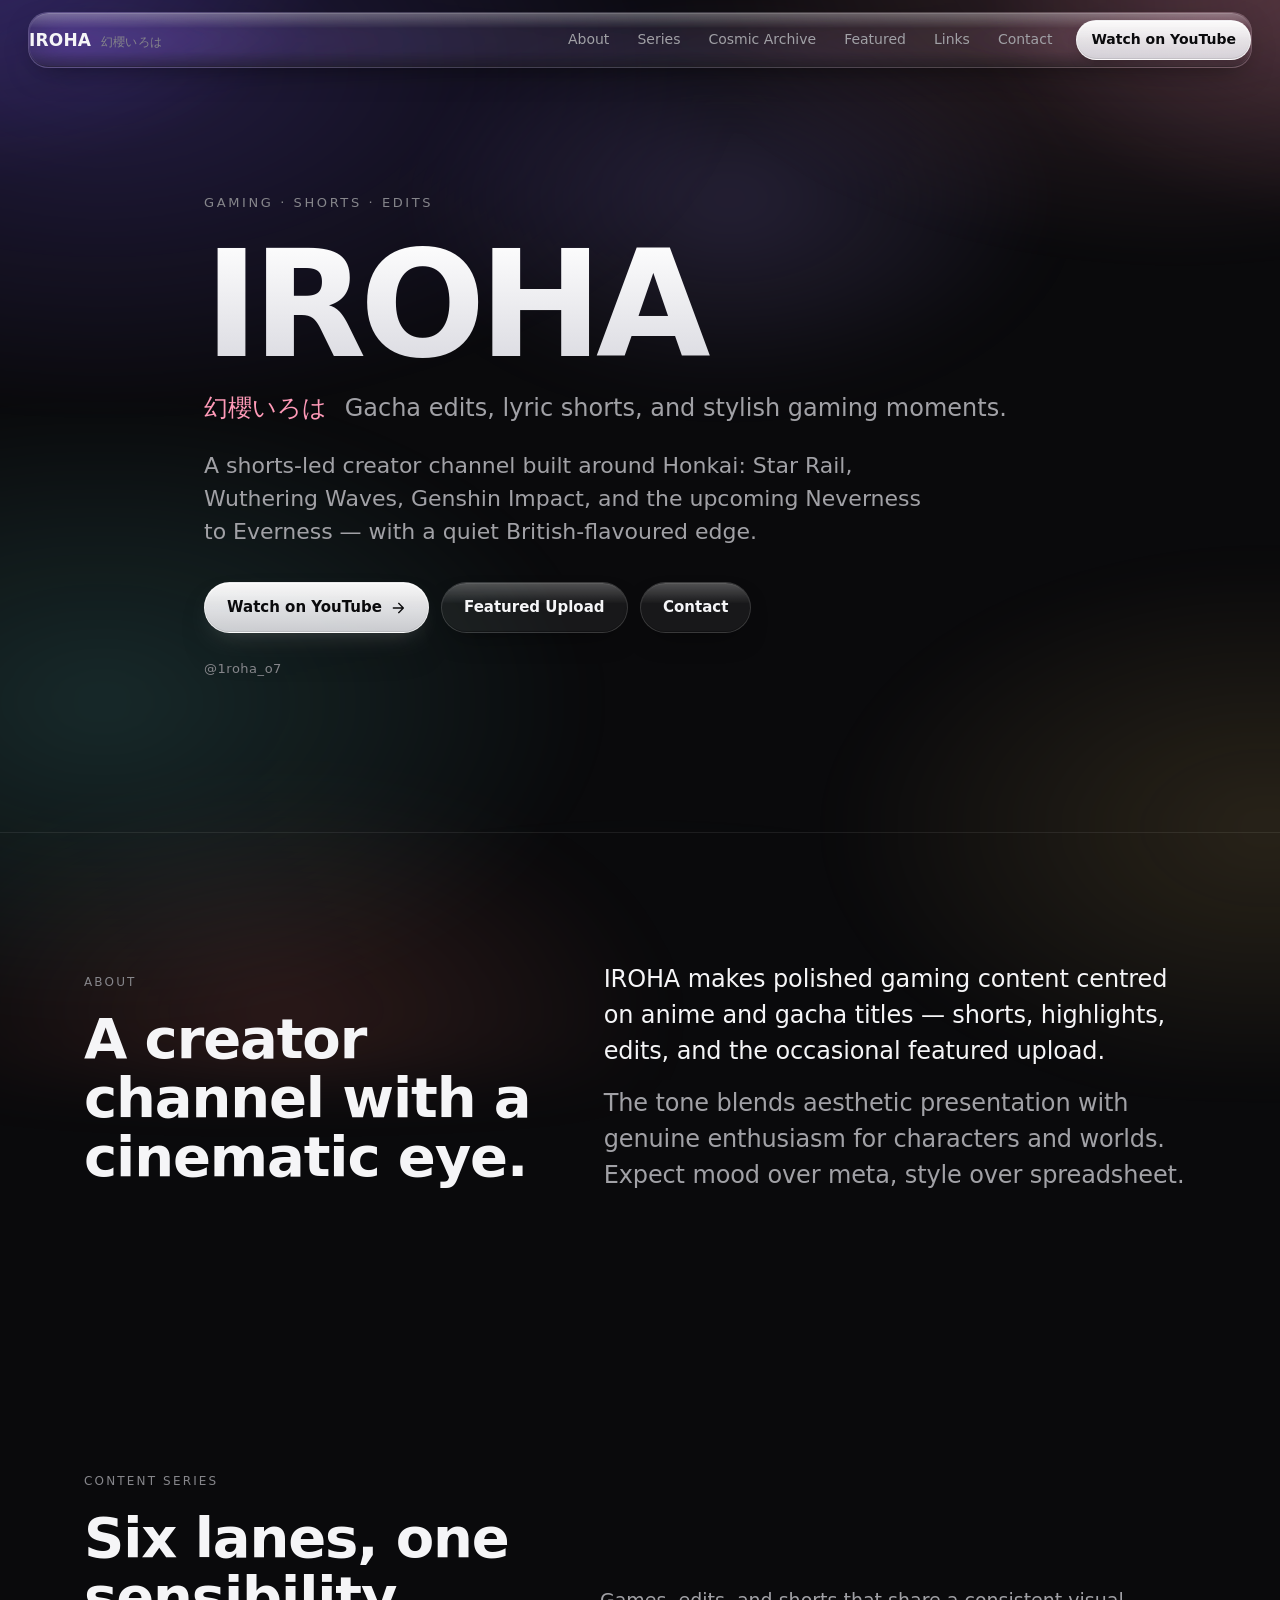
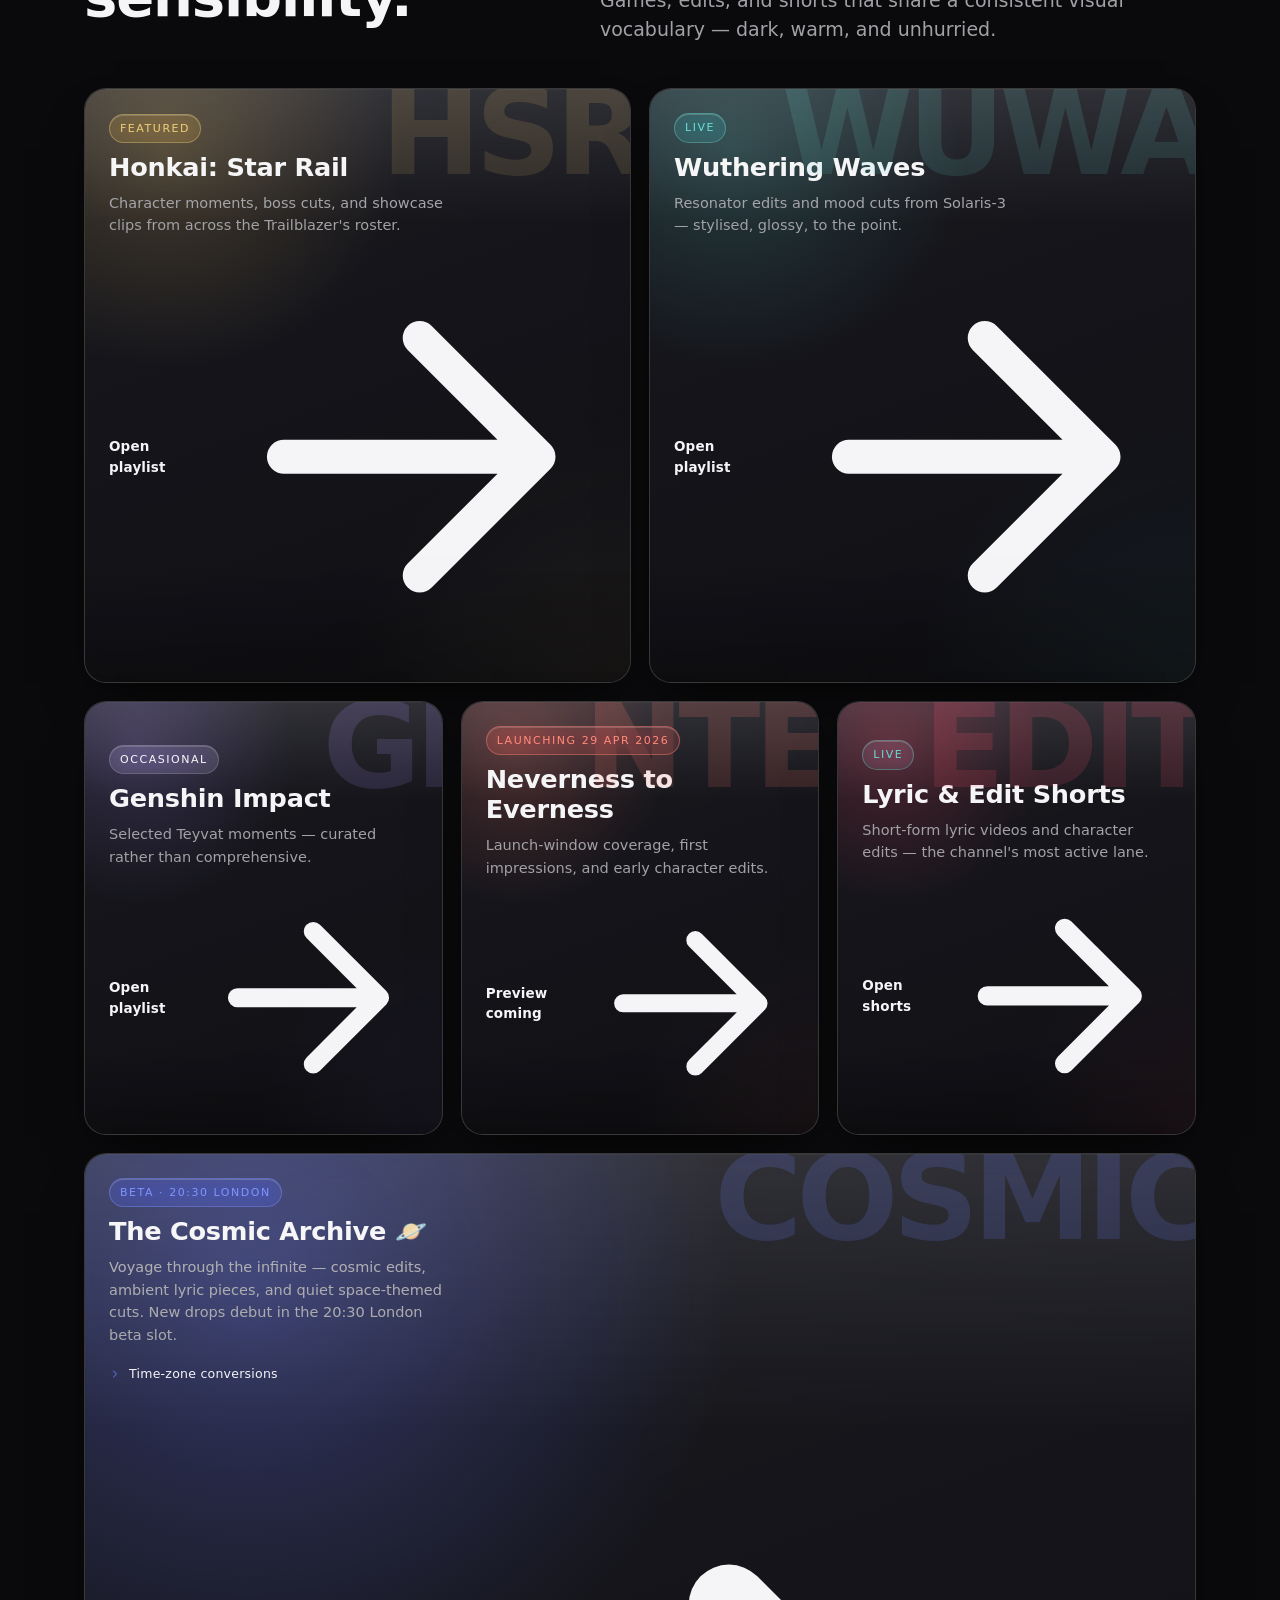
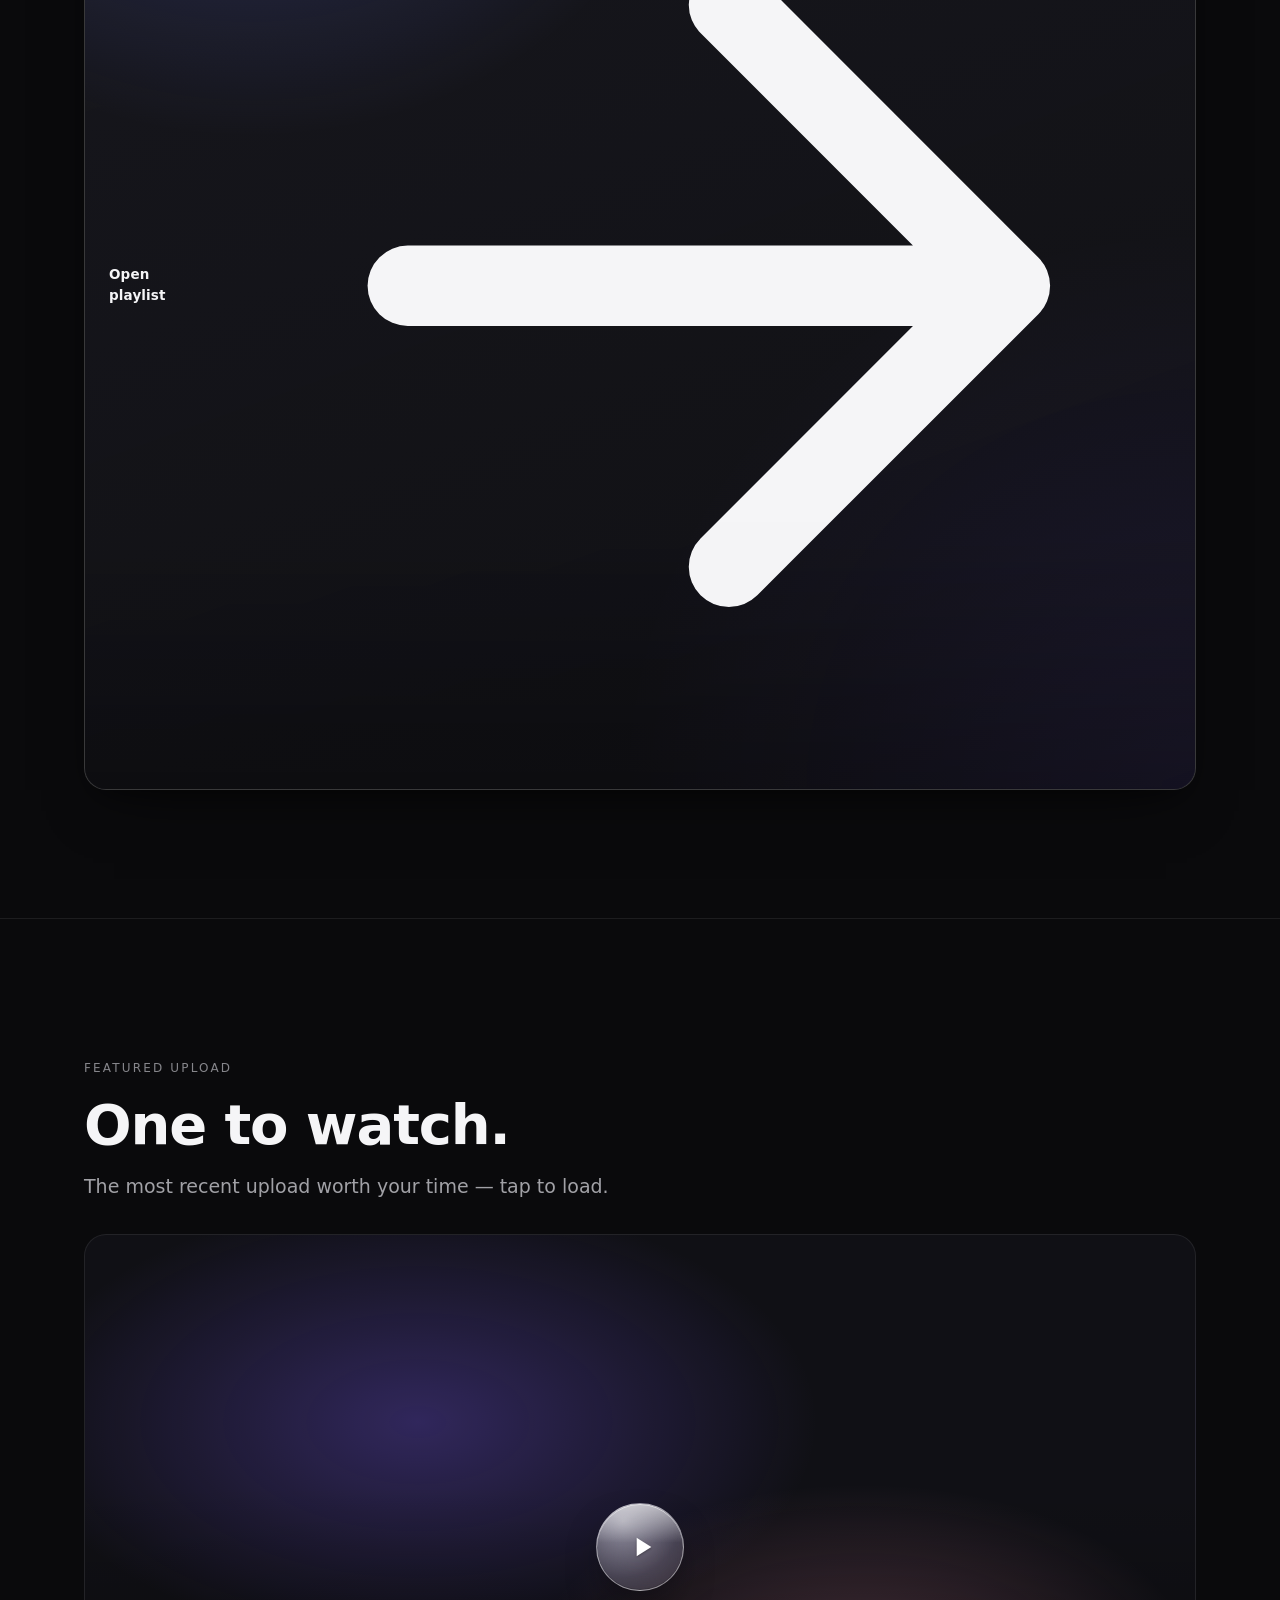
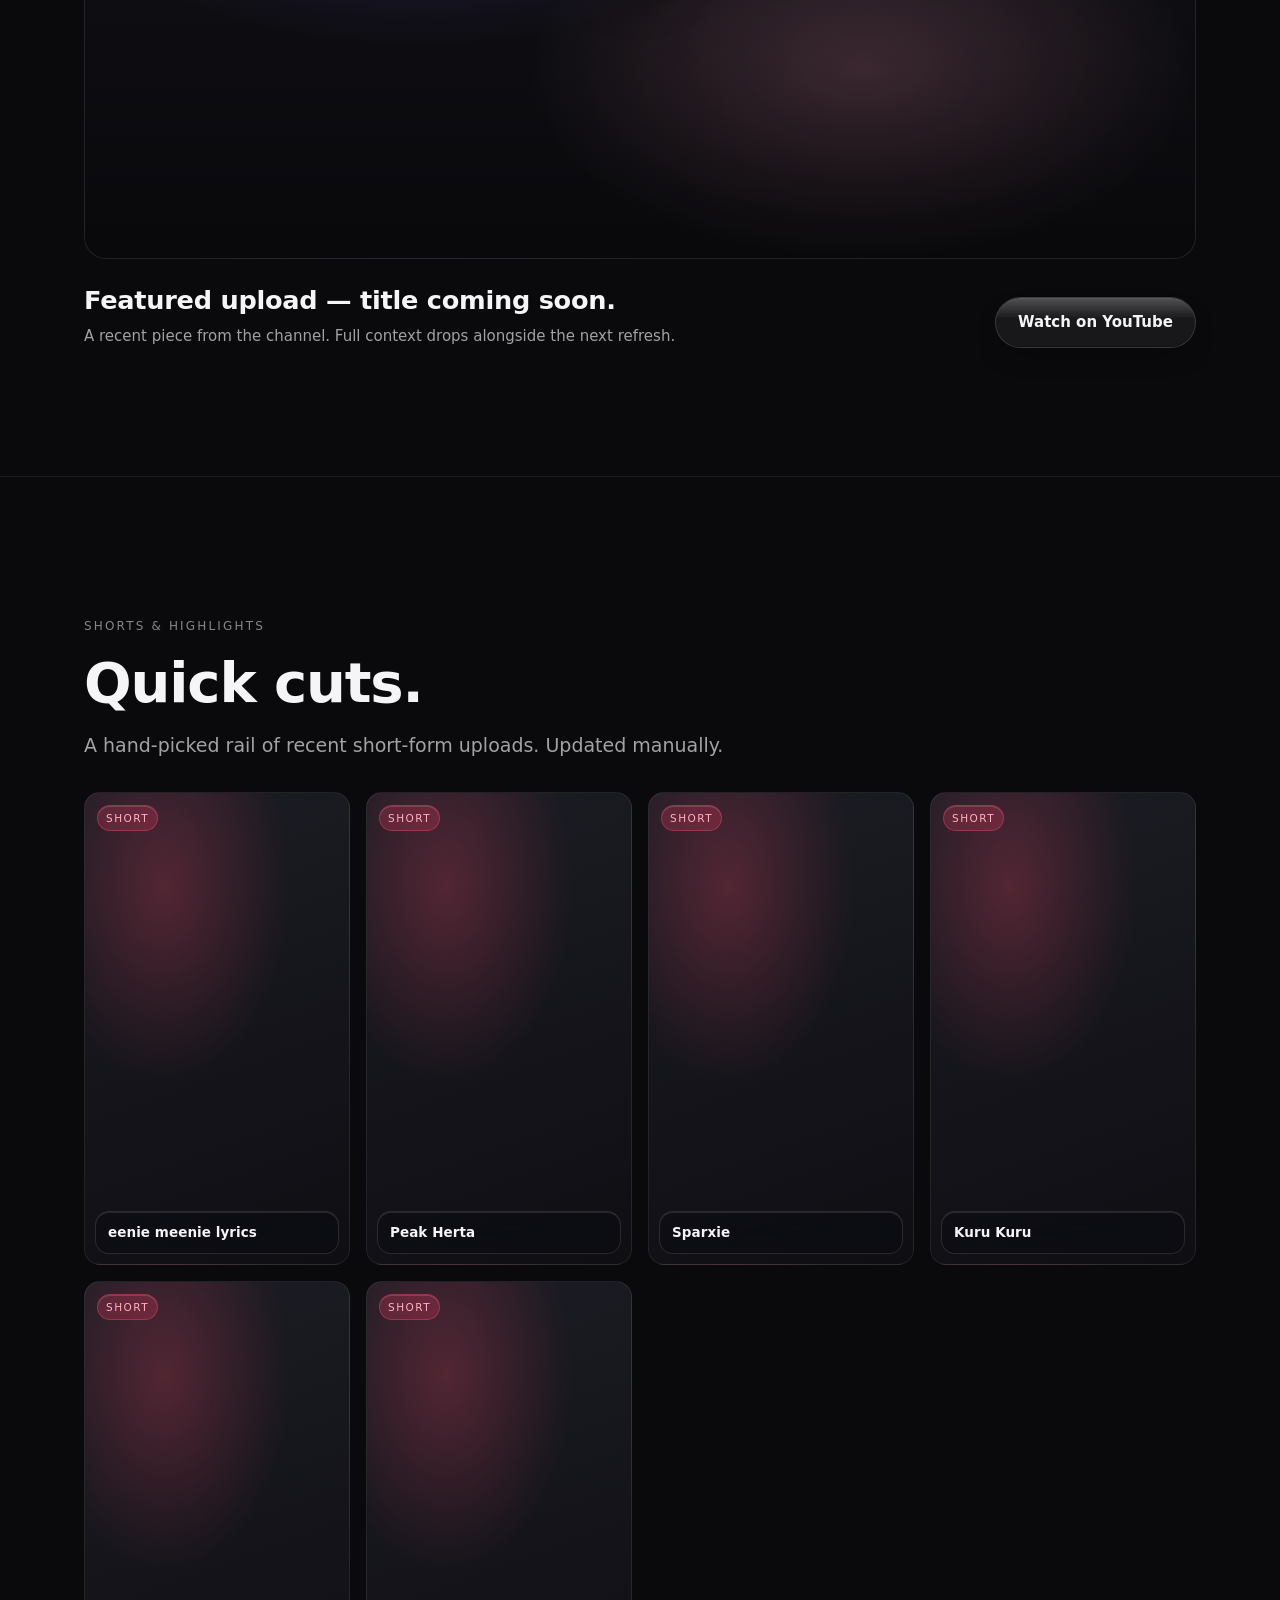
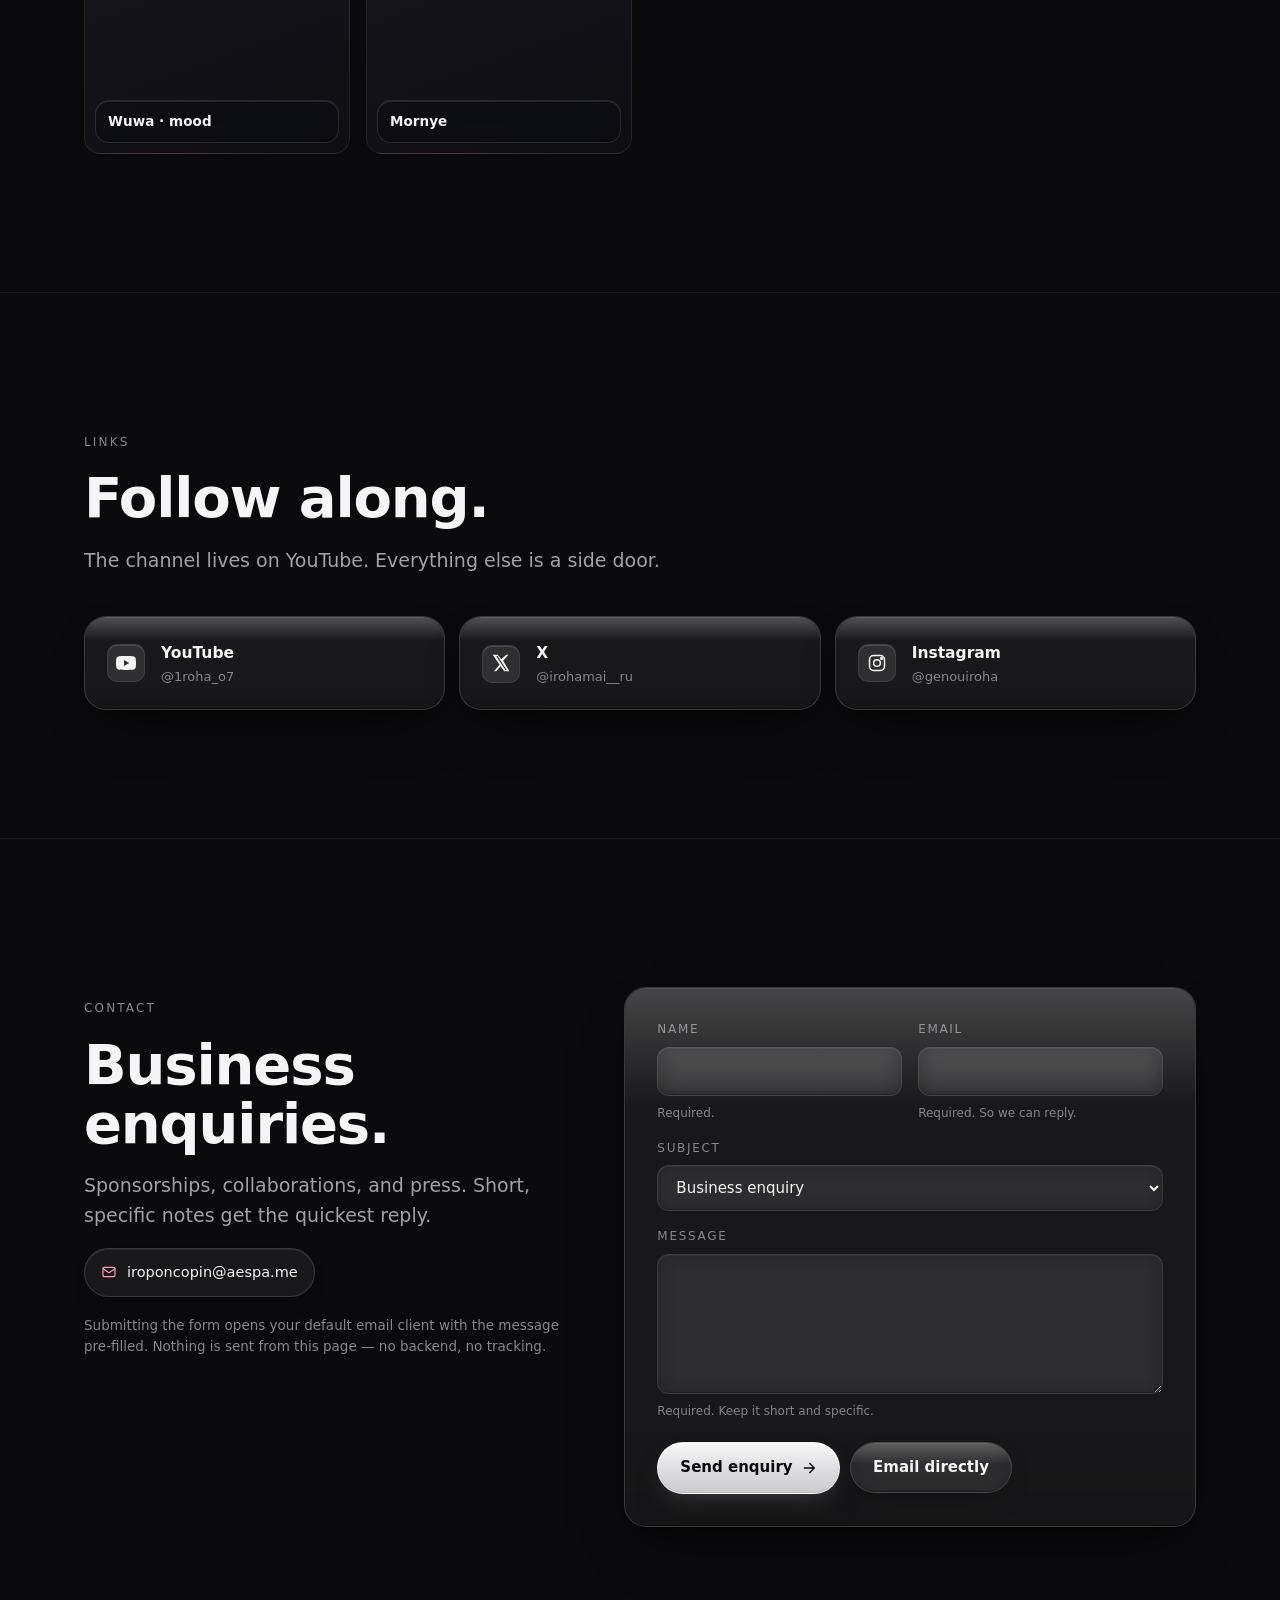
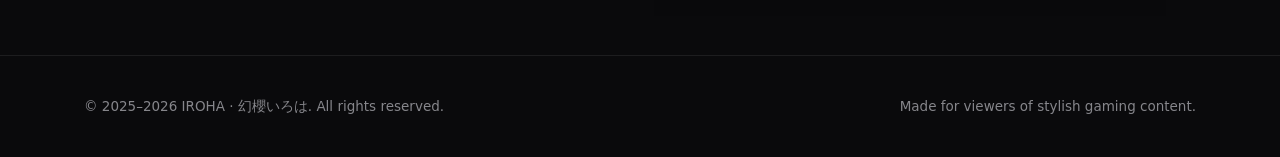
==== commit 7ccc97fb: "Add The Cosmic Archive as the sixth series Slots a new content lane into the IROHA landing page so H" ====
--- a/index.html
+++ b/index.html
@@ -6,21 +6,21 @@
   <meta name="theme-color" content="#0a0a0c" />
   <meta name="color-scheme" content="dark" />
 
-  <title>IROHA — 幻櫻いろは · Gaming Shorts, Edits &amp; Moments</title>
-  <meta name="description" content="Official landing page for IROHA (幻櫻いろは). Gacha edits, lyric shorts, and stylish gaming moments from Honkai: Star Rail, Wuthering Waves, Genshin Impact, and Neverness to Everness." />
+  <title>IROHA — 幻櫻いろは · Gaming, Cosmic Archive &amp; Edits</title>
+  <meta name="description" content="Official landing page for IROHA (幻櫻いろは). Gacha edits, lyric shorts, stylish gaming moments from Honkai: Star Rail, Wuthering Waves, Genshin Impact, Neverness to Everness — and The Cosmic Archive." />
   <link rel="canonical" href="https://example.com/" />
 
   <!-- Open Graph -->
   <meta property="og:type" content="website" />
   <meta property="og:title" content="IROHA — 幻櫻いろは" />
-  <meta property="og:description" content="Gacha edits, lyric shorts, and stylish gaming moments. Shorts-led creator channel." />
+  <meta property="og:description" content="Gacha edits, lyric shorts, stylish gaming moments — and The Cosmic Archive 🪐. Shorts-led creator channel." />
   <meta property="og:image" content="https://example.com/og.jpg" />
   <meta property="og:url" content="https://example.com/" />
 
   <!-- Twitter -->
   <meta name="twitter:card" content="summary_large_image" />
   <meta name="twitter:title" content="IROHA — 幻櫻いろは" />
-  <meta name="twitter:description" content="Gacha edits, lyric shorts, and stylish gaming moments." />
+  <meta name="twitter:description" content="Gacha edits, lyric shorts, stylish gaming moments — and The Cosmic Archive 🪐." />
   <meta name="twitter:image" content="https://example.com/og.jpg" />
 
   <!-- Favicon (inline SVG, no external request) -->
@@ -47,6 +47,7 @@
       --genshin: #a78bfa;
       --nte:     #ff7a6b;
       --shorts:  #ff4d6d;
+      --cosmic:  #6c7cff;   /* deep indigo for The Cosmic Archive */
 
       --radius-sm: 10px;
       --radius:    16px;
@@ -536,6 +537,60 @@
     .card-tag.upcoming { color: var(--nte); border-color: rgba(255,122,107,0.4); background: rgba(255,122,107,0.1); }
     .card-tag.live     { color: var(--wuwa); border-color: rgba(95,208,200,0.35); background: rgba(95,208,200,0.1); }
     .card-tag.featured { color: var(--hsr); border-color: rgba(232,192,106,0.35); background: rgba(232,192,106,0.1); }
+    .card-tag.beta     { color: var(--cosmic); border-color: rgba(108,124,255,0.4); background: rgba(108,124,255,0.1); }
+
+    /* ---------- Beta slot tooltip (Cosmic Archive) ---------- */
+    .beta-slot {
+      position: relative;
+      z-index: 3;
+      margin-top: 4px;
+      font-size: 12.5px;
+      color: var(--text-dim);
+    }
+    .beta-slot summary {
+      cursor: pointer;
+      list-style: none;
+      display: inline-flex; align-items: center; gap: 8px;
+      color: var(--text);
+      letter-spacing: 0.02em;
+      user-select: none;
+      padding: 4px 0;
+    }
+    .beta-slot summary::-webkit-details-marker { display: none; }
+    .beta-slot-chev {
+      width: 12px; height: 12px;
+      transition: transform 0.25s var(--ease);
+      color: var(--cosmic);
+    }
+    .beta-slot[open] .beta-slot-chev { transform: rotate(90deg); }
+    .beta-slot-list {
+      margin: 10px 0 4px;
+      padding: 12px 14px;
+      list-style: none;
+      display: grid;
+      grid-template-columns: 1fr 1fr;
+      gap: 6px 24px;
+      font-variant-numeric: tabular-nums;
+      background: rgba(108,124,255,0.07);
+      border: 1px solid rgba(108,124,255,0.18);
+      border-radius: 12px;
+      color: var(--text-dim);
+      max-width: 540px;
+    }
+    .beta-slot-list li {
+      display: flex; justify-content: space-between; gap: 8px;
+      font-size: 12.5px;
+    }
+    .beta-slot-list em {
+      color: var(--text-mute);
+      font-style: normal;
+      margin-left: 6px;
+      font-size: 10.5px;
+      letter-spacing: 0.04em;
+    }
+    @media (max-width: 720px) {
+      .beta-slot-list { grid-template-columns: 1fr; }
+    }
 
     .card-title {
       font-size: clamp(20px, 2vw, 26px);
@@ -578,14 +633,16 @@
     .card.genshin { grid-column: span 2; --card-accent-a: rgba(167,139,250,0.2);  --card-accent-b: rgba(167,139,250,0.06); --card-glyph: rgba(167,139,250,0.14); }
     .card.nte     { grid-column: span 2; --card-accent-a: rgba(255,122,107,0.22); --card-accent-b: rgba(255,122,107,0.06); --card-glyph: rgba(255,122,107,0.14); min-height: 260px; }
     .card.shorts  { grid-column: span 2; --card-accent-a: rgba(255,77,109,0.22);  --card-accent-b: rgba(255,77,109,0.06); --card-glyph: rgba(255,77,109,0.14); }
+    .card.cosmic  { grid-column: span 6; --card-accent-a: rgba(108,124,255,0.32); --card-accent-b: rgba(124,92,255,0.10); --card-glyph: rgba(108,124,255,0.14); min-height: 280px; scroll-margin-top: 100px; }
 
     @media (max-width: 1024px) {
       .card.hsr, .card.wuwa { grid-column: span 2; }
       .card.genshin, .card.nte, .card.shorts { grid-column: span 2; }
       .card.shorts { grid-column: 1 / -1; }
+      .card.cosmic { grid-column: 1 / -1; }
     }
     @media (max-width: 640px) {
-      .card, .card.hsr, .card.wuwa, .card.genshin, .card.nte, .card.shorts { grid-column: 1 / -1; min-height: 200px; }
+      .card, .card.hsr, .card.wuwa, .card.genshin, .card.nte, .card.shorts, .card.cosmic { grid-column: 1 / -1; min-height: 200px; }
       .card-glyph { font-size: 88px; }
     }
 
@@ -919,6 +976,7 @@
       <nav class="nav" aria-label="Primary">
         <a href="#about">About</a>
         <a href="#series">Series</a>
+        <a href="#cosmic-archive">Cosmic Archive</a>
         <a href="#featured">Featured</a>
         <a href="#links">Links</a>
         <a href="#contact">Contact</a>
@@ -975,7 +1033,7 @@
       <div class="series-head reveal">
         <div>
           <p class="eyebrow">Content Series</p>
-          <h2 class="section-title">Five lanes, one sensibility.</h2>
+          <h2 class="section-title">Six lanes, one sensibility.</h2>
         </div>
         <p class="section-lede">Games, edits, and shorts that share a consistent visual vocabulary — dark, warm, and unhurried.</p>
       </div>
@@ -1046,6 +1104,35 @@
             <h3 class="card-title">Lyric &amp; Edit Shorts</h3>
             <p class="card-desc">Short-form lyric videos and character edits — the channel's most active lane.</p>
             <span class="card-cta">Open shorts
+              <svg viewBox="0 0 24 24" fill="none" stroke="currentColor" stroke-width="2" aria-hidden="true"><path d="M5 12h14M13 5l7 7-7 7" stroke-linecap="round" stroke-linejoin="round"/></svg>
+            </span>
+          </div>
+        </article>
+
+        <!-- Cosmic Archive -->
+        <article class="card cosmic reveal" id="cosmic-archive" data-card="cosmic">
+          <span class="card-glyph" aria-hidden="true">COSMIC</span>
+          <a class="card-link" href="#" data-series-link="cosmic" aria-label="The Cosmic Archive playlist" target="_blank" rel="noopener"></a>
+          <div class="card-body">
+            <span class="card-tag beta">Beta · 20:30 London</span>
+            <h3 class="card-title">The Cosmic Archive 🪐</h3>
+            <p class="card-desc">Voyage through the infinite — cosmic edits, ambient lyric pieces, and quiet space-themed cuts. New drops debut in the 20:30 London beta slot.</p>
+            <details class="beta-slot">
+              <summary>
+                <svg class="beta-slot-chev" viewBox="0 0 24 24" fill="none" stroke="currentColor" stroke-width="2" aria-hidden="true"><path d="M9 6l6 6-6 6" stroke-linecap="round" stroke-linejoin="round"/></svg>
+                Time-zone conversions
+              </summary>
+              <ul class="beta-slot-list">
+                <li><span>London</span><span>20:30 <em>BST</em></span></li>
+                <li><span>Berlin · Paris</span><span>21:30 <em>CEST</em></span></li>
+                <li><span>Tokyo</span><span>04:30 <em>JST · +1d</em></span></li>
+                <li><span>Delhi · Mumbai</span><span>01:00 <em>IST · +1d</em></span></li>
+                <li><span>Singapore</span><span>03:30 <em>SGT · +1d</em></span></li>
+                <li><span>New York</span><span>15:30 <em>EDT</em></span></li>
+                <li><span>Los Angeles</span><span>12:30 <em>PDT</em></span></li>
+              </ul>
+            </details>
+            <span class="card-cta">Open playlist
               <svg viewBox="0 0 24 24" fill="none" stroke="currentColor" stroke-width="2" aria-hidden="true"><path d="M5 12h14M13 5l7 7-7 7" stroke-linecap="round" stroke-linejoin="round"/></svg>
             </span>
           </div>
@@ -1206,7 +1293,8 @@
         wuwa:    "https://www.youtube.com/@1roha_o7",
         genshin: "https://www.youtube.com/@1roha_o7",
         nte:     "https://www.youtube.com/@1roha_o7",
-        edits:   "https://www.youtube.com/@1roha_o7/shorts"
+        edits:   "https://www.youtube.com/@1roha_o7/shorts",
+        cosmic:  "https://www.youtube.com/@1roha_o7"   // The Cosmic Archive — replace with playlist URL when live
       },
 
       // NTE launch badge. Clear these strings to hide the badge after launch.
